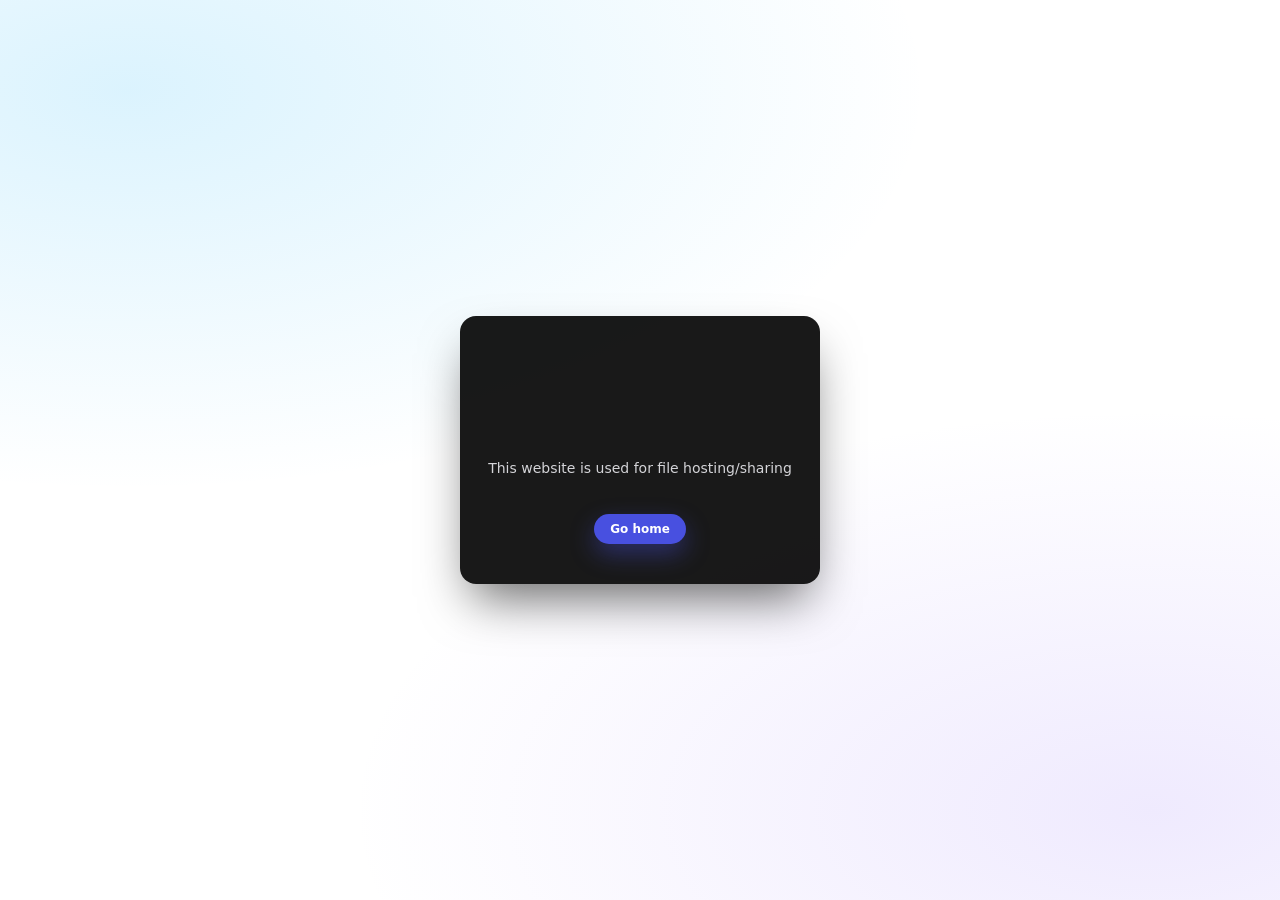
==== index.html @ 9ccfc0c3 "Add initial HTML structure for the website" ====
<!DOCTYPE html>
<html lang="en">
<head>
<meta charset="UTF-8">
<title>Code - Sarris.dev</title>
<meta name="viewport" content="width=device-width, initial-scale=1.0">

<style>
  * {
    box-sizing: border-box;
  }

  body {
    margin: 0;
    font-family: ui-sans-serif, system-ui, -apple-system, Segoe UI, Roboto, Arial;
    min-height: 100vh;

    background:
      radial-gradient(800px 400px at 10% 10%, rgba(56,189,248,0.18), transparent),
      radial-gradient(800px 400px at 90% 90%, rgba(167,139,250,0.18), transparent);
  }

  .container {
    min-height: 100vh;
    display: flex;
    align-items: center;
    justify-content: center;

    background-image: url("https://2.gravatar.com/bg/248931595/156d264684691a181023e71ae7b6240a");
    background-size: cover;
    background-position: center;
    padding: 16px;
  }

  .card-wrapper {
    perspective: 1000px;
  }

  .card {
    position: relative;
    width: 360px;
    border-radius: 16px;
    overflow: hidden;

    background: rgba(0,0,0,0.9);
    color: white;
    text-align: center;

    box-shadow:
      0 25px 50px -12px rgba(0,0,0,0.6);

    transform-style: preserve-3d;
    transition: transform 0.15s ease-out;
  }

  /* shiny overlay (matches Tailwind after:) */
  .card::after {
    content: "";
    position: absolute;
    inset: 0;
    pointer-events: none;

    background: linear-gradient(
      120deg,
      rgba(255,255,255,0.35),
      rgba(255,255,255,0) 45%
    );

    opacity: 0;
    transition: opacity 0.15s ease-out;
  }

  .card:hover::after {
    opacity: 1;
  }

  .content {
    position: relative;
    padding: 40px 24px;
  }

  .title {
    font-size: 96px;
    font-weight: 800;
    line-height: 1;
    margin: 0;

    background-image: url("https://panagiotis2211.wordpress.com/wp-content/uploads/2026/01/lock-screen.jpg");
    background-size: cover;
    background-position: center;

    -webkit-background-clip: text;
    background-clip: text;
    color: transparent;
  }

  .subtitle {
    margin-top: 8px;
    font-size: 14px;
    color: rgb(212,212,216); /* zinc-300 */
  }

.button {
  margin-top: 24px;
  display: inline-flex;
  align-items: center;
  gap: 8px;

  padding: 8px 16px;
  font-size: 12px;
  font-weight: 600;

  border-radius: 9999px;
  text-decoration: none;

  background: #4850E0;
  color: white;

  box-shadow: 0 10px 25px rgba(72, 80, 224, 0.4);

  transition: all 0.2s ease;
}

.button:hover {
  background: #3b42c7; /* slightly darker for hover */
}
</style>
</head>
<body>

<div class="container">
  <div class="card-wrapper">
    <div class="card" id="card">
      <div class="content">
        <h1 class="title">Code</h1>
        <p class="subtitle">This website is used for file hosting/sharing</p>
        <a href="https://www.sarris.dev/" class="button">Go home</a>
      </div>
    </div>
  </div>
</div>

<script>
  const card = document.getElementById("card");

  let currentX = 0;
  let currentY = 0;

  card.addEventListener("mousemove", (e) => {
    const rect = card.getBoundingClientRect();

    const x = e.clientX - rect.left;
    const y = e.clientY - rect.top;

    const centerX = rect.width / 2;
    const centerY = rect.height / 2;

    const maxTilt = 8;

    const rotateX = ((x - centerX) / centerX) * maxTilt;
    const rotateY = -((y - centerY) / centerY) * maxTilt;

    currentX = rotateX;
    currentY = rotateY;

    card.style.transform =
      `rotateX(${rotateY}deg) rotateY(${rotateX}deg) scale(1.03)`;
  });

  card.addEventListener("mouseleave", () => {
    currentX = 0;
    currentY = 0;

    card.style.transform =
      "rotateX(0deg) rotateY(0deg) scale(1)";
  });
</script>

</body>
</html>
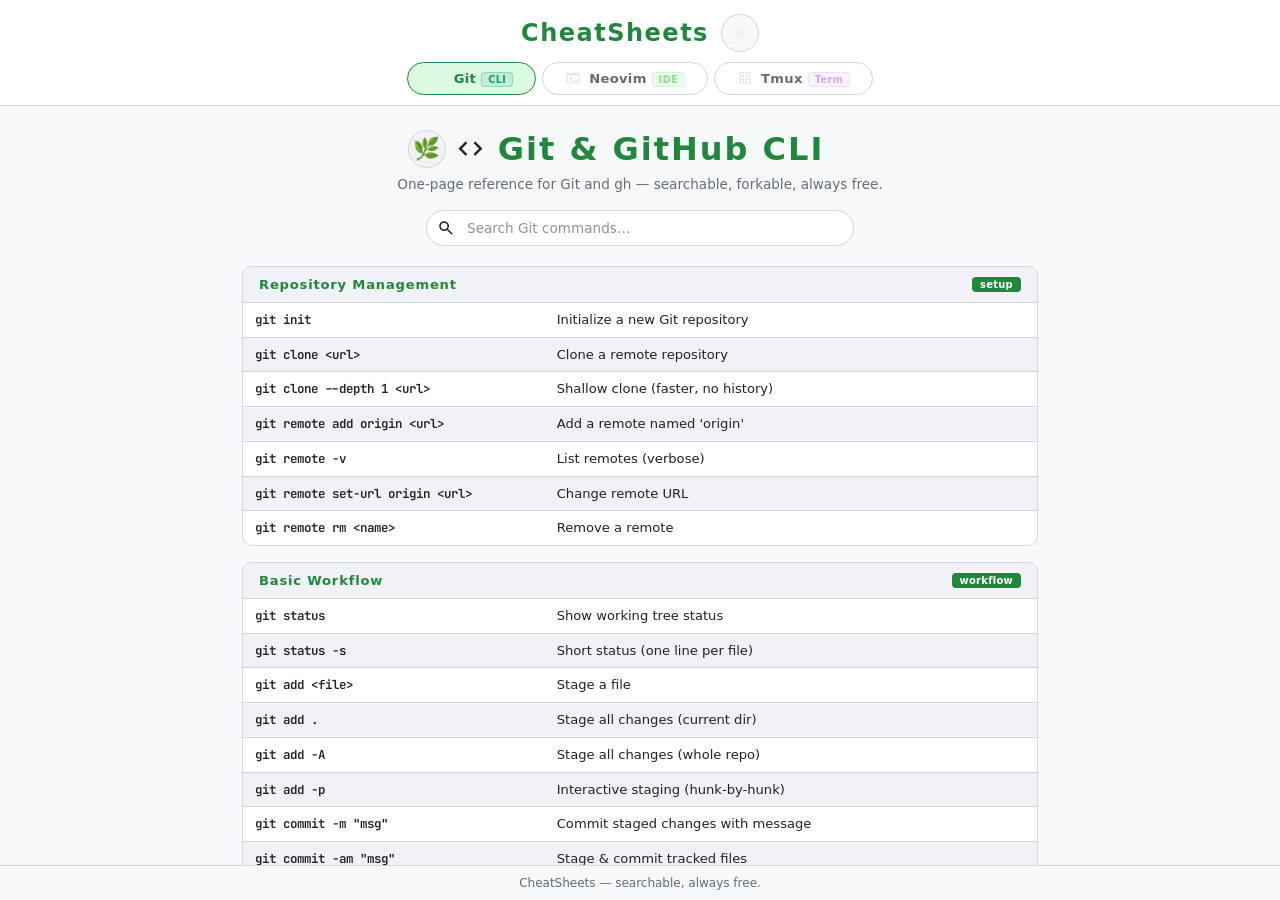
==== commit e5655ad9: "Add files via upload" ====
--- a/index.html
+++ b/index.html
@@ -1,180 +1,2823 @@
-<!DOCTYPE html>
+<!doctype html>
 <html lang="en">
-<head>
-<meta charset="UTF-8">
-<title>Code - Sarris.dev</title>
-<meta name="viewport" content="width=device-width, initial-scale=1.0">
-
-<style>
-  * {
-    box-sizing: border-box;
-  }
-
-  body {
-    margin: 0;
-    font-family: ui-sans-serif, system-ui, -apple-system, Segoe UI, Roboto, Arial;
-    min-height: 100vh;
-
-    background:
-      radial-gradient(800px 400px at 10% 10%, rgba(56,189,248,0.18), transparent),
-      radial-gradient(800px 400px at 90% 90%, rgba(167,139,250,0.18), transparent);
-  }
-
-  .container {
-    min-height: 100vh;
-    display: flex;
-    align-items: center;
-    justify-content: center;
-
-    background-image: url("https://2.gravatar.com/bg/248931595/156d264684691a181023e71ae7b6240a");
-    background-size: cover;
-    background-position: center;
-    padding: 16px;
-  }
-
-  .card-wrapper {
-    perspective: 1000px;
-  }
-
-  .card {
-    position: relative;
-    width: 360px;
-    border-radius: 16px;
-    overflow: hidden;
-
-    background: rgba(0,0,0,0.9);
-    color: white;
-    text-align: center;
-
-    box-shadow:
-      0 25px 50px -12px rgba(0,0,0,0.6);
-
-    transform-style: preserve-3d;
-    transition: transform 0.15s ease-out;
-  }
-
-  /* shiny overlay (matches Tailwind after:) */
-  .card::after {
-    content: "";
-    position: absolute;
-    inset: 0;
-    pointer-events: none;
-
-    background: linear-gradient(
-      120deg,
-      rgba(255,255,255,0.35),
-      rgba(255,255,255,0) 45%
-    );
-
-    opacity: 0;
-    transition: opacity 0.15s ease-out;
-  }
-
-  .card:hover::after {
-    opacity: 1;
-  }
-
-  .content {
-    position: relative;
-    padding: 40px 24px;
-  }
-
-  .title {
-    font-size: 96px;
-    font-weight: 800;
-    line-height: 1;
-    margin: 0;
-
-    background-image: url("https://panagiotis2211.wordpress.com/wp-content/uploads/2026/01/lock-screen.jpg");
-    background-size: cover;
-    background-position: center;
-
-    -webkit-background-clip: text;
-    background-clip: text;
-    color: transparent;
-  }
-
-  .subtitle {
-    margin-top: 8px;
-    font-size: 14px;
-    color: rgb(212,212,216); /* zinc-300 */
-  }
-
-.button {
-  margin-top: 24px;
-  display: inline-flex;
-  align-items: center;
-  gap: 8px;
-
-  padding: 8px 16px;
-  font-size: 12px;
-  font-weight: 600;
-
-  border-radius: 9999px;
-  text-decoration: none;
-
-  background: #4850E0;
-  color: white;
-
-  box-shadow: 0 10px 25px rgba(72, 80, 224, 0.4);
-
-  transition: all 0.2s ease;
-}
-
-.button:hover {
-  background: #3b42c7; /* slightly darker for hover */
-}
-</style>
-</head>
-<body>
-
-<div class="container">
-  <div class="card-wrapper">
-    <div class="card" id="card">
-      <div class="content">
-        <h1 class="title">Code</h1>
-        <p class="subtitle">This website is used for file hosting/sharing</p>
-        <a href="https://www.sarris.dev/" class="button">Go home</a>
-      </div>
-    </div>
-  </div>
-</div>
-
-<script>
-  const card = document.getElementById("card");
-
-  let currentX = 0;
-  let currentY = 0;
-
-  card.addEventListener("mousemove", (e) => {
-    const rect = card.getBoundingClientRect();
-
-    const x = e.clientX - rect.left;
-    const y = e.clientY - rect.top;
-
-    const centerX = rect.width / 2;
-    const centerY = rect.height / 2;
-
-    const maxTilt = 8;
-
-    const rotateX = ((x - centerX) / centerX) * maxTilt;
-    const rotateY = -((y - centerY) / centerY) * maxTilt;
-
-    currentX = rotateX;
-    currentY = rotateY;
-
-    card.style.transform =
-      `rotateX(${rotateY}deg) rotateY(${rotateX}deg) scale(1.03)`;
-  });
-
-  card.addEventListener("mouseleave", () => {
-    currentX = 0;
-    currentY = 0;
-
-    card.style.transform =
-      "rotateX(0deg) rotateY(0deg) scale(1)";
-  });
-</script>
-
-</body>
+    <head>
+        <meta charset="UTF-8" />
+        <meta name="viewport" content="width=device-width, initial-scale=1.0" />
+        <title>Developer Cheatsheets — Git · Neovim · Tmux</title>
+        <meta
+            name="description"
+            content="Three interactive cheatsheets in one: Git & GitHub CLI, Neovim, and Tmux. Searchable, fast, always free."
+        />
+        <script>
+            try {
+                if (localStorage.getItem("hub-theme") === "light")
+                    document.documentElement.classList.add("preload-light");
+            } catch (e) {}
+        </script>
+        <style>
+            .preload-light body {
+                background: #fff;
+            }
+        </style>
+        <meta name="theme-color" content="#0d1117" id="themeColor" />
+        <link rel="preconnect" href="https://fonts.googleapis.com" />
+        <link rel="preconnect" href="https://fonts.gstatic.com" crossorigin />
+        <link
+            rel="preload"
+            href="https://fonts.googleapis.com/css2?family=JetBrains+Mono:wght@600&display=swap"
+            as="style"
+            onload="
+                this.onload = null;
+                this.rel = 'stylesheet';
+            "
+        />
+        <noscript
+            ><link
+                rel="stylesheet"
+                href="https://fonts.googleapis.com/css2?family=JetBrains+Mono:wght@600&display=swap"
+        /></noscript>
+        <link
+            rel="preload"
+            href="https://fonts.googleapis.com/css2?family=Material+Symbols+Outlined:opsz,wght,FILL,GRAD@20..48,100..700,0..1,-50..200"
+            as="style"
+            onload="
+                this.onload = null;
+                this.rel = 'stylesheet';
+            "
+        />
+        <noscript
+            ><link
+                rel="stylesheet"
+                href="https://fonts.googleapis.com/css2?family=Material+Symbols+Outlined:opsz,wght,FILL,GRAD@20..48,100..700,0..1,-50..200"
+        /></noscript>
+        <link rel="stylesheet" href="cheatsheet.css" />
+    </head>
+    <body>
+        <header>
+            <div class="header-row">
+                <h1>CheatSheets</h1>
+                <button
+                    class="theme-toggle"
+                    id="themeToggle"
+                    aria-label="Toggle dark/light mode"
+                >
+                    <span class="material-symbols-outlined">dark_mode</span>
+                </button>
+            </div>
+            <div class="tabs" role="tablist">
+                <button
+                    class="tab active"
+                    data-panel="git"
+                    role="tab"
+                    aria-selected="true"
+                >
+                    <span
+                        class="material-symbols-outlined"
+                        style="
+                            font-size: 16px;
+                            vertical-align: -3px;
+                            margin-right: 3px;
+                        "
+                        >code</span
+                    >
+                    Git<span class="tab-badge git">CLI</span>
+                </button>
+                <button
+                    class="tab"
+                    data-panel="nvim"
+                    role="tab"
+                    aria-selected="false"
+                >
+                    <span
+                        class="material-symbols-outlined"
+                        style="
+                            font-size: 16px;
+                            vertical-align: -3px;
+                            margin-right: 3px;
+                        "
+                        >terminal</span
+                    >
+                    Neovim<span class="tab-badge nvim">IDE</span>
+                </button>
+                <button
+                    class="tab"
+                    data-panel="tmux"
+                    role="tab"
+                    aria-selected="false"
+                >
+                    <span
+                        class="material-symbols-outlined"
+                        style="
+                            font-size: 16px;
+                            vertical-align: -3px;
+                            margin-right: 3px;
+                        "
+                        >grid_view</span
+                    >
+                    Tmux<span class="tab-badge tmux">Term</span>
+                </button>
+            </div>
+        </header>
+        <main>
+            <!-- ── Git Panel ──────────────────────────────────────────────────────── -->
+            <div
+                class="panel panel-git active"
+                data-panel="git"
+                role="tabpanel"
+            >
+                <div class="header-top">
+                    <button
+                        class="branch-btn"
+                        id="branchBtn"
+                        aria-label="Surprise"
+                    >
+                        🌿
+                    </button>
+                    <h1>
+                        <span
+                            class="material-symbols-outlined"
+                            style="
+                                font-size: clamp(1.3rem, 3.5vw, 1.8rem);
+                                vertical-align: -3px;
+                            "
+                            >code</span
+                        >&nbsp;Git &amp; GitHub CLI
+                    </h1>
+                    <button
+                        class="branch-btn"
+                        id="branchBtn2"
+                        aria-label="Surprise"
+                        style="visibility: hidden"
+                    >
+                        🌿
+                    </button>
+                </div>
+                <div class="subtitle">
+                    One-page reference for Git and gh — searchable, forkable,
+                    always free.
+                </div>
+
+                <div class="search-wrap">
+                    <span class="material-symbols-outlined icon-left"
+                        >search</span
+                    >
+                    <input
+                        type="text"
+                        id="gitSearch"
+                        placeholder="Search Git commands…"
+                        aria-label="Search Git commands"
+                        autocomplete="off"
+                    />
+                    <button
+                        class="clear-btn"
+                        id="gitClear"
+                        aria-label="Clear search"
+                    >
+                        ✕
+                    </button>
+                </div>
+
+                <div class="cards" id="gitCards">
+                    <!-- Repository Management -->
+                    <div class="card" data-tags="setup">
+                        <div class="card-header">
+                            Repository Management
+                            <span class="tag-label">setup</span>
+                        </div>
+                        <div class="card-body">
+                            <table>
+                                <tr>
+                                    <td>
+                                        <span class="command">git init</span>
+                                    </td>
+                                    <td>Initialize a new Git repository</td>
+                                </tr>
+                                <tr>
+                                    <td>
+                                        <span class="command"
+                                            >git clone &lt;url&gt;</span
+                                        >
+                                    </td>
+                                    <td>Clone a remote repository</td>
+                                </tr>
+                                <tr>
+                                    <td>
+                                        <span class="command"
+                                            >git clone --depth 1
+                                            &lt;url&gt;</span
+                                        >
+                                    </td>
+                                    <td>Shallow clone (faster, no history)</td>
+                                </tr>
+                                <tr>
+                                    <td>
+                                        <span class="command"
+                                            >git remote add origin
+                                            &lt;url&gt;</span
+                                        >
+                                    </td>
+                                    <td>Add a remote named 'origin'</td>
+                                </tr>
+                                <tr>
+                                    <td>
+                                        <span class="command"
+                                            >git remote -v</span
+                                        >
+                                    </td>
+                                    <td>List remotes (verbose)</td>
+                                </tr>
+                                <tr>
+                                    <td>
+                                        <span class="command"
+                                            >git remote set-url origin
+                                            &lt;url&gt;</span
+                                        >
+                                    </td>
+                                    <td>Change remote URL</td>
+                                </tr>
+                                <tr>
+                                    <td>
+                                        <span class="command"
+                                            >git remote rm &lt;name&gt;</span
+                                        >
+                                    </td>
+                                    <td>Remove a remote</td>
+                                </tr>
+                            </table>
+                        </div>
+                    </div>
+
+                    <!-- Basic Workflow -->
+                    <div class="card" data-tags="workflow">
+                        <div class="card-header">
+                            Basic Workflow
+                            <span class="tag-label">workflow</span>
+                        </div>
+                        <div class="card-body">
+                            <table>
+                                <tr>
+                                    <td>
+                                        <span class="command">git status</span>
+                                    </td>
+                                    <td>Show working tree status</td>
+                                </tr>
+                                <tr>
+                                    <td>
+                                        <span class="command"
+                                            >git status -s</span
+                                        >
+                                    </td>
+                                    <td>Short status (one line per file)</td>
+                                </tr>
+                                <tr>
+                                    <td>
+                                        <span class="command"
+                                            >git add &lt;file&gt;</span
+                                        >
+                                    </td>
+                                    <td>Stage a file</td>
+                                </tr>
+                                <tr>
+                                    <td>
+                                        <span class="command">git add .</span>
+                                    </td>
+                                    <td>Stage all changes (current dir)</td>
+                                </tr>
+                                <tr>
+                                    <td>
+                                        <span class="command">git add -A</span>
+                                    </td>
+                                    <td>Stage all changes (whole repo)</td>
+                                </tr>
+                                <tr>
+                                    <td>
+                                        <span class="command">git add -p</span>
+                                    </td>
+                                    <td>Interactive staging (hunk-by-hunk)</td>
+                                </tr>
+                                <tr>
+                                    <td>
+                                        <span class="command"
+                                            >git commit -m "msg"</span
+                                        >
+                                    </td>
+                                    <td>Commit staged changes with message</td>
+                                </tr>
+                                <tr>
+                                    <td>
+                                        <span class="command"
+                                            >git commit -am "msg"</span
+                                        >
+                                    </td>
+                                    <td>Stage &amp; commit tracked files</td>
+                                </tr>
+                                <tr>
+                                    <td>
+                                        <span class="command">git diff</span>
+                                    </td>
+                                    <td>Show unstaged changes</td>
+                                </tr>
+                                <tr>
+                                    <td>
+                                        <span class="command"
+                                            >git diff --staged</span
+                                        >
+                                    </td>
+                                    <td>Show staged changes</td>
+                                </tr>
+                                <tr>
+                                    <td>
+                                        <span class="command">git log</span>
+                                    </td>
+                                    <td>Show commit log</td>
+                                </tr>
+                                <tr>
+                                    <td>
+                                        <span class="command"
+                                            >git log --oneline</span
+                                        >
+                                    </td>
+                                    <td>Compact log (one line per commit)</td>
+                                </tr>
+                                <tr>
+                                    <td>
+                                        <span class="command"
+                                            >git log --oneline --graph
+                                            --all</span
+                                        >
+                                    </td>
+                                    <td>Graphical log of all branches</td>
+                                </tr>
+                                <tr>
+                                    <td>
+                                        <span class="command">git log -p</span>
+                                    </td>
+                                    <td>Log with diffs</td>
+                                </tr>
+                            </table>
+                        </div>
+                    </div>
+
+                    <!-- Branch & Merge -->
+                    <div class="card" data-tags="branch">
+                        <div class="card-header">
+                            Branch &amp; Merge
+                            <span class="tag-label">branch</span>
+                        </div>
+                        <div class="card-body">
+                            <table>
+                                <tr>
+                                    <td>
+                                        <span class="command">git branch</span>
+                                    </td>
+                                    <td>List local branches</td>
+                                </tr>
+                                <tr>
+                                    <td>
+                                        <span class="command"
+                                            >git branch -a</span
+                                        >
+                                    </td>
+                                    <td>List all branches (local + remote)</td>
+                                </tr>
+                                <tr>
+                                    <td>
+                                        <span class="command"
+                                            >git branch &lt;name&gt;</span
+                                        >
+                                    </td>
+                                    <td>Create a new branch</td>
+                                </tr>
+                                <tr>
+                                    <td>
+                                        <span class="command"
+                                            >git branch -d &lt;name&gt;</span
+                                        >
+                                    </td>
+                                    <td>Delete a branch (safe)</td>
+                                </tr>
+                                <tr>
+                                    <td>
+                                        <span class="command"
+                                            >git branch -D &lt;name&gt;</span
+                                        >
+                                    </td>
+                                    <td>Force-delete a branch</td>
+                                </tr>
+                                <tr>
+                                    <td>
+                                        <span class="command"
+                                            >git branch -m &lt;old&gt;
+                                            &lt;new&gt;</span
+                                        >
+                                    </td>
+                                    <td>Rename a branch</td>
+                                </tr>
+                                <tr>
+                                    <td>
+                                        <span class="command"
+                                            >git checkout &lt;branch&gt;</span
+                                        >
+                                    </td>
+                                    <td>Switch to a branch</td>
+                                </tr>
+                                <tr>
+                                    <td>
+                                        <span class="command"
+                                            >git checkout -b &lt;name&gt;</span
+                                        >
+                                    </td>
+                                    <td>Create &amp; switch to new branch</td>
+                                </tr>
+                                <tr>
+                                    <td>
+                                        <span class="command"
+                                            >git switch &lt;branch&gt;</span
+                                        >
+                                    </td>
+                                    <td>Switch to a branch (modern)</td>
+                                </tr>
+                                <tr>
+                                    <td>
+                                        <span class="command"
+                                            >git switch -c &lt;name&gt;</span
+                                        >
+                                    </td>
+                                    <td>Create &amp; switch (modern)</td>
+                                </tr>
+                                <tr>
+                                    <td>
+                                        <span class="command"
+                                            >git merge &lt;branch&gt;</span
+                                        >
+                                    </td>
+                                    <td>Merge branch into current</td>
+                                </tr>
+                                <tr>
+                                    <td>
+                                        <span class="command"
+                                            >git merge --no-ff
+                                            &lt;branch&gt;</span
+                                        >
+                                    </td>
+                                    <td>Merge with no fast-forward</td>
+                                </tr>
+                                <tr>
+                                    <td>
+                                        <span class="command"
+                                            >git rebase &lt;branch&gt;</span
+                                        >
+                                    </td>
+                                    <td>Rebase current onto branch</td>
+                                </tr>
+                                <tr>
+                                    <td>
+                                        <span class="command"
+                                            >git rebase -i HEAD~n</span
+                                        >
+                                    </td>
+                                    <td>Interactive rebase last n commits</td>
+                                </tr>
+                            </table>
+                        </div>
+                    </div>
+
+                    <!-- Remotes & Collaboration -->
+                    <div class="card" data-tags="remote">
+                        <div class="card-header">
+                            Remotes &amp; Collaboration
+                            <span class="tag-label">remote</span>
+                        </div>
+                        <div class="card-body">
+                            <table>
+                                <tr>
+                                    <td>
+                                        <span class="command">git push</span>
+                                    </td>
+                                    <td>Push to default remote</td>
+                                </tr>
+                                <tr>
+                                    <td>
+                                        <span class="command"
+                                            >git push origin
+                                            &lt;branch&gt;</span
+                                        >
+                                    </td>
+                                    <td>Push branch to origin</td>
+                                </tr>
+                                <tr>
+                                    <td>
+                                        <span class="command"
+                                            >git push -u origin
+                                            &lt;branch&gt;</span
+                                        >
+                                    </td>
+                                    <td>Push &amp; set upstream</td>
+                                </tr>
+                                <tr>
+                                    <td>
+                                        <span class="command"
+                                            >git push --force</span
+                                        >
+                                    </td>
+                                    <td>Force push (⚠ overwrites)</td>
+                                </tr>
+                                <tr>
+                                    <td>
+                                        <span class="command"
+                                            >git push --force-with-lease</span
+                                        >
+                                    </td>
+                                    <td>Safer force push (checks remote)</td>
+                                </tr>
+                                <tr>
+                                    <td>
+                                        <span class="command"
+                                            >git push -d origin
+                                            &lt;branch&gt;</span
+                                        >
+                                    </td>
+                                    <td>Delete remote branch</td>
+                                </tr>
+                                <tr>
+                                    <td>
+                                        <span class="command">git pull</span>
+                                    </td>
+                                    <td>Fetch &amp; merge (default remote)</td>
+                                </tr>
+                                <tr>
+                                    <td>
+                                        <span class="command"
+                                            >git pull --rebase</span
+                                        >
+                                    </td>
+                                    <td>Fetch &amp; rebase instead of merge</td>
+                                </tr>
+                                <tr>
+                                    <td>
+                                        <span class="command">git fetch</span>
+                                    </td>
+                                    <td>Fetch from remote (no merge)</td>
+                                </tr>
+                                <tr>
+                                    <td>
+                                        <span class="command"
+                                            >git fetch --prune</span
+                                        >
+                                    </td>
+                                    <td>Fetch &amp; remove stale refs</td>
+                                </tr>
+                                <tr>
+                                    <td>
+                                        <span class="command"
+                                            >git fetch --all</span
+                                        >
+                                    </td>
+                                    <td>Fetch from all remotes</td>
+                                </tr>
+                                <tr>
+                                    <td>
+                                        <span class="command"
+                                            >git cherry-pick
+                                            &lt;commit&gt;</span
+                                        >
+                                    </td>
+                                    <td>Apply a specific commit to current</td>
+                                </tr>
+                            </table>
+                        </div>
+                    </div>
+
+                    <!-- Undo & History -->
+                    <div class="card" data-tags="undo">
+                        <div class="card-header">
+                            Undo &amp; History
+                            <span class="tag-label">undo</span>
+                        </div>
+                        <div class="card-body">
+                            <table>
+                                <tr>
+                                    <td>
+                                        <span class="command"
+                                            >git restore &lt;file&gt;</span
+                                        >
+                                    </td>
+                                    <td>Discard unstaged changes (modern)</td>
+                                </tr>
+                                <tr>
+                                    <td>
+                                        <span class="command"
+                                            >git restore --staged
+                                            &lt;file&gt;</span
+                                        >
+                                    </td>
+                                    <td>Unstage a file (modern)</td>
+                                </tr>
+                                <tr>
+                                    <td>
+                                        <span class="command"
+                                            >git reset HEAD &lt;file&gt;</span
+                                        >
+                                    </td>
+                                    <td>Unstage a file (classic)</td>
+                                </tr>
+                                <tr>
+                                    <td>
+                                        <span class="command"
+                                            >git reset --soft HEAD~1</span
+                                        >
+                                    </td>
+                                    <td>
+                                        Undo last commit, keep changes staged
+                                    </td>
+                                </tr>
+                                <tr>
+                                    <td>
+                                        <span class="command"
+                                            >git reset --mixed HEAD~1</span
+                                        >
+                                    </td>
+                                    <td>Undo last commit, unstage changes</td>
+                                </tr>
+                                <tr>
+                                    <td>
+                                        <span class="command"
+                                            >git reset --hard HEAD~1</span
+                                        >
+                                    </td>
+                                    <td>
+                                        Undo last commit, discard changes (<b
+                                            >⚠ destructive</b
+                                        >)
+                                    </td>
+                                </tr>
+                                <tr>
+                                    <td>
+                                        <span class="command"
+                                            >git revert &lt;commit&gt;</span
+                                        >
+                                    </td>
+                                    <td>
+                                        Create a new commit undoing the given
+                                        commit (safe for shared history)
+                                    </td>
+                                </tr>
+                                <tr>
+                                    <td>
+                                        <span class="command"
+                                            >git commit --amend</span
+                                        >
+                                    </td>
+                                    <td>
+                                        Edit last commit message or include
+                                        staged changes
+                                    </td>
+                                </tr>
+                                <tr>
+                                    <td>
+                                        <span class="command"
+                                            >git blame &lt;file&gt;</span
+                                        >
+                                    </td>
+                                    <td>
+                                        Show who changed each line with commit
+                                        info
+                                    </td>
+                                </tr>
+                            </table>
+                        </div>
+                    </div>
+
+                    <!-- GitHub CLI -->
+                    <div class="card" data-tags="gh">
+                        <div class="card-header">
+                            GitHub CLI <span class="tag-label">gh</span>
+                        </div>
+                        <div class="card-body">
+                            <table>
+                                <tr>
+                                    <td>
+                                        <span class="command"
+                                            >gh auth login</span
+                                        >
+                                    </td>
+                                    <td>Authenticate gh with GitHub</td>
+                                </tr>
+                                <tr>
+                                    <td>
+                                        <span class="command"
+                                            >gh repo create &lt;name&gt;</span
+                                        >
+                                    </td>
+                                    <td>Create a new repo on GitHub</td>
+                                </tr>
+                                <tr>
+                                    <td>
+                                        <span class="command"
+                                            >gh repo clone
+                                            &lt;owner&gt;/&lt;repo&gt;</span
+                                        >
+                                    </td>
+                                    <td>Clone a repo by name</td>
+                                </tr>
+                                <tr>
+                                    <td>
+                                        <span class="command"
+                                            >gh pr create</span
+                                        >
+                                    </td>
+                                    <td>Create a pull request</td>
+                                </tr>
+                                <tr>
+                                    <td>
+                                        <span class="command">gh pr list</span>
+                                    </td>
+                                    <td>List open PRs</td>
+                                </tr>
+                                <tr>
+                                    <td>
+                                        <span class="command"
+                                            >gh pr checkout &lt;num&gt;</span
+                                        >
+                                    </td>
+                                    <td>Checkout a PR locally</td>
+                                </tr>
+                                <tr>
+                                    <td>
+                                        <span class="command">gh pr view</span>
+                                    </td>
+                                    <td>View PR details in terminal</td>
+                                </tr>
+                                <tr>
+                                    <td>
+                                        <span class="command"
+                                            >gh issue list</span
+                                        >
+                                    </td>
+                                    <td>List open issues</td>
+                                </tr>
+                                <tr>
+                                    <td>
+                                        <span class="command"
+                                            >gh issue create</span
+                                        >
+                                    </td>
+                                    <td>Create a new issue</td>
+                                </tr>
+                                <tr>
+                                    <td>
+                                        <span class="command"
+                                            >gh workflow run &lt;name&gt;</span
+                                        >
+                                    </td>
+                                    <td>Trigger a workflow by name</td>
+                                </tr>
+                                <tr>
+                                    <td>
+                                        <span class="command">gh run list</span>
+                                    </td>
+                                    <td>List recent workflow runs</td>
+                                </tr>
+                                <tr>
+                                    <td>
+                                        <span class="command"
+                                            >gh run watch &lt;id&gt;</span
+                                        >
+                                    </td>
+                                    <td>Watch a workflow run live</td>
+                                </tr>
+                                <tr>
+                                    <td>
+                                        <span class="command"
+                                            >gh run download &lt;id&gt;</span
+                                        >
+                                    </td>
+                                    <td>Download workflow run artifacts</td>
+                                </tr>
+                            </table>
+                        </div>
+                    </div>
+
+                    <!-- Stash & Clean -->
+                    <div class="card" data-tags="stash">
+                        <div class="card-header">
+                            Stash &amp; Clean
+                            <span class="tag-label">stash</span>
+                        </div>
+                        <div class="card-body">
+                            <table>
+                                <tr>
+                                    <td>
+                                        <span class="command">git stash</span>
+                                    </td>
+                                    <td>Stash working directory changes</td>
+                                </tr>
+                                <tr>
+                                    <td>
+                                        <span class="command"
+                                            >git stash pop</span
+                                        >
+                                    </td>
+                                    <td>Apply &amp; remove latest stash</td>
+                                </tr>
+                                <tr>
+                                    <td>
+                                        <span class="command"
+                                            >git stash list</span
+                                        >
+                                    </td>
+                                    <td>List all stashes</td>
+                                </tr>
+                                <tr>
+                                    <td>
+                                        <span class="command"
+                                            >git stash apply stash@{n}</span
+                                        >
+                                    </td>
+                                    <td>Apply a specific stash (keep it)</td>
+                                </tr>
+                                <tr>
+                                    <td>
+                                        <span class="command"
+                                            >git stash drop stash@{n}</span
+                                        >
+                                    </td>
+                                    <td>Delete a specific stash</td>
+                                </tr>
+                                <tr>
+                                    <td>
+                                        <span class="command"
+                                            >git stash clear</span
+                                        >
+                                    </td>
+                                    <td>Delete all stashes</td>
+                                </tr>
+                                <tr>
+                                    <td>
+                                        <span class="command"
+                                            >git clean -n</span
+                                        >
+                                    </td>
+                                    <td>
+                                        Dry-run: show untracked files to remove
+                                    </td>
+                                </tr>
+                                <tr>
+                                    <td>
+                                        <span class="command"
+                                            >git clean -fd</span
+                                        >
+                                    </td>
+                                    <td>
+                                        Remove untracked files &amp; directories
+                                    </td>
+                                </tr>
+                            </table>
+                        </div>
+                    </div>
+
+                    <!-- Config & Aliases -->
+                    <div class="card" data-tags="config">
+                        <div class="card-header">
+                            Config &amp; Aliases
+                            <span class="tag-label">config</span>
+                        </div>
+                        <div class="card-body">
+                            <table>
+                                <tr>
+                                    <td>
+                                        <span class="command"
+                                            >git config --global user.name
+                                            "X"</span
+                                        >
+                                    </td>
+                                    <td>Set global user name</td>
+                                </tr>
+                                <tr>
+                                    <td>
+                                        <span class="command"
+                                            >git config --global user.email
+                                            "x@y"</span
+                                        >
+                                    </td>
+                                    <td>Set global user email</td>
+                                </tr>
+                                <tr>
+                                    <td>
+                                        <span class="command"
+                                            >git config --global
+                                            alias.&lt;name&gt; "cmd"</span
+                                        >
+                                    </td>
+                                    <td>Create a global alias</td>
+                                </tr>
+                                <tr>
+                                    <td>
+                                        <span class="command"
+                                            >git config --global core.editor
+                                            "nvim"</span
+                                        >
+                                    </td>
+                                    <td>Set default editor</td>
+                                </tr>
+                                <tr>
+                                    <td>
+                                        <span class="command"
+                                            >git config --global
+                                            init.defaultBranch main</span
+                                        >
+                                    </td>
+                                    <td>Default branch name to 'main'</td>
+                                </tr>
+                                <tr>
+                                    <td>
+                                        <span class="command"
+                                            >git config --list</span
+                                        >
+                                    </td>
+                                    <td>List all config</td>
+                                </tr>
+                                <tr>
+                                    <td>
+                                        <span class="command"
+                                            >git config --global -e</span
+                                        >
+                                    </td>
+                                    <td>Open global config in editor</td>
+                                </tr>
+                                <tr>
+                                    <td>
+                                        <span class="command"
+                                            >git config --global
+                                            push.autoSetupRemote true</span
+                                        >
+                                    </td>
+                                    <td>
+                                        Auto-set upstream on push (<span
+                                            class="command"
+                                            >git push</span
+                                        >
+                                        without <span class="command">-u</span>)
+                                    </td>
+                                </tr>
+                            </table>
+                        </div>
+                    </div>
+
+                    <!-- Advanced Git -->
+                    <div class="card" data-tags="advanced">
+                        <div class="card-header">
+                            Advanced Git <span class="tag-label">advanced</span>
+                        </div>
+                        <div class="card-body">
+                            <table>
+                                <tr>
+                                    <td>
+                                        <span class="command"
+                                            >git bisect start</span
+                                        >
+                                    </td>
+                                    <td>Start binary search for a bug</td>
+                                </tr>
+                                <tr>
+                                    <td>
+                                        <span class="command"
+                                            >git grep "pattern"</span
+                                        >
+                                    </td>
+                                    <td>Search working tree for pattern</td>
+                                </tr>
+                                <tr>
+                                    <td>
+                                        <span class="command">git tag</span>
+                                    </td>
+                                    <td>List tags</td>
+                                </tr>
+                                <tr>
+                                    <td>
+                                        <span class="command"
+                                            >git tag -a v1.0 -m "msg"</span
+                                        >
+                                    </td>
+                                    <td>Create annotated tag</td>
+                                </tr>
+                                <tr>
+                                    <td>
+                                        <span class="command"
+                                            >git worktree add &lt;path&gt;
+                                            &lt;branch&gt;</span
+                                        >
+                                    </td>
+                                    <td>Create a linked worktree</td>
+                                </tr>
+                                <tr>
+                                    <td>
+                                        <span class="command"
+                                            >git submodule add &lt;url&gt;
+                                            &lt;path&gt;</span
+                                        >
+                                    </td>
+                                    <td>Add a submodule</td>
+                                </tr>
+                                <tr>
+                                    <td>
+                                        <span class="command"
+                                            >git submodule update --init
+                                            --recursive</span
+                                        >
+                                    </td>
+                                    <td>Clone &amp; init all submodules</td>
+                                </tr>
+                                <tr>
+                                    <td>
+                                        <span class="command"
+                                            >git config --global rerere.enabled
+                                            true</span
+                                        >
+                                    </td>
+                                    <td>
+                                        Reuse recorded resolution of merge
+                                        conflicts
+                                    </td>
+                                </tr>
+                                <tr>
+                                    <td>
+                                        <span class="command">git reflog</span>
+                                    </td>
+                                    <td>
+                                        Show reference log (recover lost work)
+                                    </td>
+                                </tr>
+                            </table>
+                        </div>
+                    </div>
+
+                    <div class="back-top">
+                        <button
+                            onclick="
+                                document.querySelector('#gitSearch').focus();
+                                window.scrollTo({ top: 0, behavior: 'smooth' });
+                            "
+                        >
+                            Back to top ↑
+                        </button>
+                    </div>
+                </div>
+            </div>
+            <!-- ── Neovim Panel ────────────────────────────────────────────────────── -->
+            <div class="panel panel-nvim" data-panel="nvim" role="tabpanel">
+                <div class="header-top">
+                    <button
+                        class="penguin-btn"
+                        id="penguinBtn"
+                        aria-label="Surprise"
+                    >
+                        <svg
+                            viewBox="0 0 24 24"
+                            width="22"
+                            height="22"
+                            fill="currentColor"
+                        >
+                            <path
+                                d="M12 2C6.48 2 2 6.48 2 12s4.48 10 10 10 10-4.48 10-10S17.52 2 12 2zm0 18c-4.41 0-8-3.59-8-8s3.59-8 8-8 8 3.59 8 8-3.59 8-8 8zm-1-13h2v6h-2zm0 8h2v2h-2z"
+                            />
+                        </svg>
+                    </button>
+                    <h1>
+                        <span
+                            class="material-symbols-outlined"
+                            style="
+                                font-size: clamp(1.3rem, 3.5vw, 1.8rem);
+                                vertical-align: -3px;
+                            "
+                            >terminal</span
+                        >&nbsp;Neovim
+                    </h1>
+                    <button
+                        class="penguin-btn"
+                        id="penguinBtn2"
+                        aria-label="Surprise"
+                        style="visibility: hidden"
+                    >
+                        <svg
+                            viewBox="0 0 24 24"
+                            width="22"
+                            height="22"
+                            fill="currentColor"
+                        >
+                            <path
+                                d="M12 2C6.48 2 2 6.48 2 12s4.48 10 10 10 10-4.48 10-10S17.52 2 12 2zm0 18c-4.41 0-8-3.59-8-8s3.59-8 8-8 8 3.59 8 8-3.59 8-8 8zm-1-13h2v6h-2zm0 8h2v2h-2z"
+                            />
+                        </svg>
+                    </button>
+                </div>
+                <div class="subtitle">
+                    Modal editing reference — Normal, Insert, Visual, &amp;
+                    more.
+                </div>
+
+                <div class="search-wrap">
+                    <span class="material-symbols-outlined icon-left"
+                        >search</span
+                    >
+                    <input
+                        type="text"
+                        id="nvimSearch"
+                        placeholder="Search Neovim keys…"
+                        aria-label="Search Neovim keys"
+                        autocomplete="off"
+                    />
+                    <button
+                        class="clear-btn"
+                        id="nvimClear"
+                        aria-label="Clear search"
+                    >
+                        ✕
+                    </button>
+                </div>
+
+                <div class="cards" id="nvimCards">
+                    <div class="card" data-tags="motions">
+                        <div class="card-header">
+                            Cursor Movement / Motions
+                            <span class="tag-label">motions</span>
+                        </div>
+                        <div class="card-body">
+                            <table>
+                                <tr>
+                                    <td>
+                                        <kbd>h</kbd> <kbd>j</kbd> <kbd>k</kbd>
+                                        <kbd>l</kbd>
+                                    </td>
+                                    <td>← ↓ ↑ →</td>
+                                </tr>
+                                <tr>
+                                    <td><kbd>w</kbd> / <kbd>b</kbd></td>
+                                    <td>Next / previous word start</td>
+                                </tr>
+                                <tr>
+                                    <td><kbd>e</kbd> / <kbd>ge</kbd></td>
+                                    <td>Next / previous word end</td>
+                                </tr>
+                                <tr>
+                                    <td><kbd>W</kbd> / <kbd>B</kbd></td>
+                                    <td>Next / previous WORD (non-blank)</td>
+                                </tr>
+                                <tr>
+                                    <td><kbd>0</kbd></td>
+                                    <td>Go to line beginning</td>
+                                </tr>
+                                <tr>
+                                    <td><kbd>$</kbd></td>
+                                    <td>Go to line end</td>
+                                </tr>
+                                <tr>
+                                    <td><kbd>^</kbd></td>
+                                    <td>Go to first non-whitespace of line</td>
+                                </tr>
+                                <tr>
+                                    <td><kbd>_</kbd></td>
+                                    <td>
+                                        Go to first non-whitespace of line
+                                        (count-1 lines down)
+                                    </td>
+                                </tr>
+                                <tr>
+                                    <td><kbd>gg</kbd></td>
+                                    <td>Go to first line</td>
+                                </tr>
+                                <tr>
+                                    <td><kbd>G</kbd></td>
+                                    <td>Go to last line</td>
+                                </tr>
+                                <tr>
+                                    <td>
+                                        <kbd>H</kbd> / <kbd>M</kbd> /
+                                        <kbd>L</kbd>
+                                    </td>
+                                    <td>Top / Middle / Bottom of screen</td>
+                                </tr>
+                                <tr>
+                                    <td><kbd>%</kbd></td>
+                                    <td>Jump to matching bracket</td>
+                                </tr>
+                                <tr>
+                                    <td><kbd>f</kbd><kbd>x</kbd></td>
+                                    <td>
+                                        Forward to next occurrence of
+                                        <kbd>x</kbd> on line
+                                    </td>
+                                </tr>
+                                <tr>
+                                    <td><kbd>F</kbd><kbd>x</kbd></td>
+                                    <td>
+                                        Backward to previous occurrence of
+                                        <kbd>x</kbd>
+                                    </td>
+                                </tr>
+                                <tr>
+                                    <td><kbd>t</kbd><kbd>x</kbd></td>
+                                    <td>
+                                        Forward until just before <kbd>x</kbd>
+                                    </td>
+                                </tr>
+                                <tr>
+                                    <td><kbd>T</kbd><kbd>x</kbd></td>
+                                    <td>
+                                        Backward until just after <kbd>x</kbd>
+                                    </td>
+                                </tr>
+                                <tr>
+                                    <td><kbd>;</kbd> / <kbd>,</kbd></td>
+                                    <td>
+                                        Repeat last f/t in same / opposite
+                                        direction
+                                    </td>
+                                </tr>
+                                <tr>
+                                    <td><kbd>}</kbd> / <kbd>{</kbd></td>
+                                    <td>
+                                        Next / previous empty line (paragraph
+                                        jump)
+                                    </td>
+                                </tr>
+                                <tr>
+                                    <td>
+                                        <kbd>ctrl-d</kbd> / <kbd>ctrl-u</kbd>
+                                    </td>
+                                    <td>Scroll down / up half page</td>
+                                </tr>
+                                <tr>
+                                    <td>
+                                        <kbd>ctrl-f</kbd> / <kbd>ctrl-b</kbd>
+                                    </td>
+                                    <td>Page down / up</td>
+                                </tr>
+                                <tr>
+                                    <td>
+                                        <kbd>zz</kbd> / <kbd>zt</kbd> /
+                                        <kbd>zb</kbd>
+                                    </td>
+                                    <td>
+                                        Center / Top / Bottom of cursor on
+                                        screen
+                                    </td>
+                                </tr>
+                            </table>
+                        </div>
+                    </div>
+
+                    <div class="card" data-tags="editing">
+                        <div class="card-header">
+                            Editing — Insert / Change / Delete / Yank / Paste
+                            <span class="tag-label">editing</span>
+                        </div>
+                        <div class="card-body">
+                            <table>
+                                <tr>
+                                    <td><kbd>i</kbd> / <kbd>a</kbd></td>
+                                    <td>Insert before / after cursor</td>
+                                </tr>
+                                <tr>
+                                    <td><kbd>I</kbd> / <kbd>A</kbd></td>
+                                    <td>Insert at line start / end</td>
+                                </tr>
+                                <tr>
+                                    <td><kbd>o</kbd> / <kbd>O</kbd></td>
+                                    <td>Open new line below / above</td>
+                                </tr>
+                                <tr>
+                                    <td><kbd>s</kbd> / <kbd>S</kbd></td>
+                                    <td>
+                                        Delete char / line and enter Insert mode
+                                    </td>
+                                </tr>
+                                <tr>
+                                    <td><kbd>c</kbd> + motion</td>
+                                    <td>
+                                        Change (delete + insert) — e.g.
+                                        <kbd>cw</kbd>, <kbd>ciw</kbd>
+                                    </td>
+                                </tr>
+                                <tr>
+                                    <td><kbd>cc</kbd> / <kbd>C</kbd></td>
+                                    <td>
+                                        Change whole line / change to line end
+                                    </td>
+                                </tr>
+                                <tr>
+                                    <td><kbd>d</kbd> + motion</td>
+                                    <td>
+                                        Delete — e.g. <kbd>dw</kbd>,
+                                        <kbd>diw</kbd>, <kbd>d$</kbd>
+                                    </td>
+                                </tr>
+                                <tr>
+                                    <td><kbd>dd</kbd> / <kbd>D</kbd></td>
+                                    <td>
+                                        Delete whole line / delete to line end
+                                    </td>
+                                </tr>
+                                <tr>
+                                    <td><kbd>x</kbd> / <kbd>X</kbd></td>
+                                    <td>
+                                        Delete (cut) char under / before cursor
+                                    </td>
+                                </tr>
+                                <tr>
+                                    <td><kbd>y</kbd> + motion</td>
+                                    <td>
+                                        Yank (copy) — e.g. <kbd>yw</kbd>,
+                                        <kbd>yiw</kbd>
+                                    </td>
+                                </tr>
+                                <tr>
+                                    <td><kbd>yy</kbd> / <kbd>Y</kbd></td>
+                                    <td>
+                                        Yank whole line / yank to end of line
+                                    </td>
+                                </tr>
+                                <tr>
+                                    <td><kbd>p</kbd> / <kbd>P</kbd></td>
+                                    <td>Paste after / before cursor</td>
+                                </tr>
+                                <tr>
+                                    <td><kbd>gp</kbd> / <kbd>gP</kbd></td>
+                                    <td>
+                                        Paste and leave cursor after pasted text
+                                    </td>
+                                </tr>
+                                <tr>
+                                    <td><kbd>r</kbd></td>
+                                    <td>Replace single character</td>
+                                </tr>
+                                <tr>
+                                    <td><kbd>R</kbd></td>
+                                    <td>Enter Replace (overwrite) mode</td>
+                                </tr>
+                                <tr>
+                                    <td><kbd>.</kbd></td>
+                                    <td>Repeat last change</td>
+                                </tr>
+                                <tr>
+                                    <td><kbd>u</kbd> / <kbd>ctrl-r</kbd></td>
+                                    <td>Undo / Redo</td>
+                                </tr>
+                                <tr>
+                                    <td><kbd>g;</kbd> / <kbd>g,</kbd></td>
+                                    <td>
+                                        Jump to older / newer change position
+                                    </td>
+                                </tr>
+                            </table>
+                        </div>
+                    </div>
+
+                    <div class="card" data-tags="visual">
+                        <div class="card-header">
+                            Visual Mode <span class="tag-label">visual</span>
+                        </div>
+                        <div class="card-body">
+                            <table>
+                                <tr>
+                                    <td><kbd>v</kbd></td>
+                                    <td>Enter Visual (character-wise)</td>
+                                </tr>
+                                <tr>
+                                    <td><kbd>V</kbd></td>
+                                    <td>Enter Visual (line-wise)</td>
+                                </tr>
+                                <tr>
+                                    <td><kbd>ctrl-v</kbd></td>
+                                    <td>Enter Visual (block-wise)</td>
+                                </tr>
+                                <tr>
+                                    <td><kbd>o</kbd></td>
+                                    <td>Jump to opposite end of selection</td>
+                                </tr>
+                                <tr>
+                                    <td><kbd>aw</kbd> / <kbd>iw</kbd></td>
+                                    <td>Select a / inner word</td>
+                                </tr>
+                                <tr>
+                                    <td><kbd>a(</kbd> / <kbd>i(</kbd></td>
+                                    <td>Select around / inside parentheses</td>
+                                </tr>
+                                <tr>
+                                    <td><kbd>a{</kbd> / <kbd>i{</kbd></td>
+                                    <td>Select around / inside curly braces</td>
+                                </tr>
+                                <tr>
+                                    <td><kbd>a[</kbd> / <kbd>i[</kbd></td>
+                                    <td>Select around / inside brackets</td>
+                                </tr>
+                                <tr>
+                                    <td><kbd>a&lt;</kbd> / <kbd>i&lt;</kbd></td>
+                                    <td>
+                                        Select around / inside angle brackets
+                                    </td>
+                                </tr>
+                                <tr>
+                                    <td><kbd>a"</kbd> / <kbd>i"</kbd></td>
+                                    <td>
+                                        Select around / inside double quotes
+                                    </td>
+                                </tr>
+                                <tr>
+                                    <td><kbd>a'</kbd> / <kbd>i'</kbd></td>
+                                    <td>
+                                        Select around / inside single quotes
+                                    </td>
+                                </tr>
+                                <tr>
+                                    <td><kbd>a`</kbd> / <kbd>i`</kbd></td>
+                                    <td>Select around / inside backticks</td>
+                                </tr>
+                                <tr>
+                                    <td><kbd>at</kbd> / <kbd>it</kbd></td>
+                                    <td>Select around / inside HTML tag</td>
+                                </tr>
+                                <tr>
+                                    <td><kbd>gv</kbd></td>
+                                    <td>Reselect last selection</td>
+                                </tr>
+                                <tr>
+                                    <td><kbd>&gt;</kbd> / <kbd>&lt;</kbd></td>
+                                    <td>Indent / Dedent selection</td>
+                                </tr>
+                                <tr>
+                                    <td>
+                                        <kbd>~</kbd> / <kbd>u</kbd> /
+                                        <kbd>U</kbd>
+                                    </td>
+                                    <td>Toggle / lowercase / UPPERCASE</td>
+                                </tr>
+                            </table>
+                        </div>
+                    </div>
+
+                    <div class="card" data-tags="search">
+                        <div class="card-header">
+                            Search &amp; Replace
+                            <span class="tag-label">search</span>
+                        </div>
+                        <div class="card-body">
+                            <table>
+                                <tr>
+                                    <td><kbd>/pattern</kbd></td>
+                                    <td>Search forward for pattern</td>
+                                </tr>
+                                <tr>
+                                    <td><kbd>?pattern</kbd></td>
+                                    <td>Search backward for pattern</td>
+                                </tr>
+                                <tr>
+                                    <td><kbd>n</kbd> / <kbd>N</kbd></td>
+                                    <td>Next / previous match</td>
+                                </tr>
+                                <tr>
+                                    <td><kbd>*</kbd> / <kbd>#</kbd></td>
+                                    <td>
+                                        Search forward / backward for word under
+                                        cursor
+                                    </td>
+                                </tr>
+                                <tr>
+                                    <td><kbd>:%s/old/new/g</kbd></td>
+                                    <td>
+                                        Replace all <code>old</code> with
+                                        <code>new</code> in file
+                                    </td>
+                                </tr>
+                                <tr>
+                                    <td><kbd>:%s/old/new/gc</kbd></td>
+                                    <td>Replace with confirmation per match</td>
+                                </tr>
+                                <tr>
+                                    <td><kbd>:%s/old/new/gi</kbd></td>
+                                    <td>Case-insensitive replace all</td>
+                                </tr>
+                                <tr>
+                                    <td><kbd>:'&lt;,'&gt;s/old/new/g</kbd></td>
+                                    <td>Replace in visual selection</td>
+                                </tr>
+                                <tr>
+                                    <td><kbd>g&amp;</kbd></td>
+                                    <td>
+                                        Repeat last <code>:s</code> across all
+                                        lines
+                                    </td>
+                                </tr>
+                                <tr>
+                                    <td><kbd>nohlsearch</kbd></td>
+                                    <td>
+                                        Remove search highlighting (can also
+                                        <code>:noh</code>)
+                                    </td>
+                                </tr>
+                            </table>
+                        </div>
+                    </div>
+
+                    <div class="card" data-tags="files">
+                        <div class="card-header">
+                            Files &amp; Buffers
+                            <span class="tag-label">files</span>
+                        </div>
+                        <div class="card-body">
+                            <table>
+                                <tr>
+                                    <td><kbd>:e &lt;file&gt;</kbd></td>
+                                    <td>Edit (open) a file</td>
+                                </tr>
+                                <tr>
+                                    <td><kbd>:w</kbd></td>
+                                    <td>Save</td>
+                                </tr>
+                                <tr>
+                                    <td><kbd>:wq</kbd> / <kbd>x</kbd></td>
+                                    <td>Save &amp; quit</td>
+                                </tr>
+                                <tr>
+                                    <td><kbd>:q!</kbd></td>
+                                    <td>Quit without saving</td>
+                                </tr>
+                                <tr>
+                                    <td><kbd>:w !sudo tee %</kbd></td>
+                                    <td>Save a read-only file with sudo</td>
+                                </tr>
+                                <tr>
+                                    <td><kbd>ctrl-^</kbd></td>
+                                    <td>Toggle to alternate file</td>
+                                </tr>
+                                <tr>
+                                    <td><kbd>:ls</kbd></td>
+                                    <td>List buffers</td>
+                                </tr>
+                                <tr>
+                                    <td><kbd>:bn</kbd> / <kbd>:bp</kbd></td>
+                                    <td>Next / previous buffer</td>
+                                </tr>
+                                <tr>
+                                    <td><kbd>:bd</kbd></td>
+                                    <td>Delete (unload) a buffer</td>
+                                </tr>
+                                <tr>
+                                    <td><kbd>:bufdo bd</kbd></td>
+                                    <td>
+                                        Close all buffers (if modified, add
+                                        <code>!</code>)
+                                    </td>
+                                </tr>
+                                <tr>
+                                    <td><kbd>:ene</kbd></td>
+                                    <td>Open a new (empty) buffer</td>
+                                </tr>
+                                <tr>
+                                    <td><kbd>:Ex</kbd></td>
+                                    <td>Open file explorer (netrw)</td>
+                                </tr>
+                                <tr>
+                                    <td><kbd>gf</kbd></td>
+                                    <td>Open file under cursor</td>
+                                </tr>
+                                <tr>
+                                    <td><kbd>ctrl-w f</kbd></td>
+                                    <td>
+                                        Open file under cursor in a new split
+                                    </td>
+                                </tr>
+                            </table>
+                        </div>
+                    </div>
+
+                    <div class="card" data-tags="windows">
+                        <div class="card-header">
+                            Windows &amp; Splits
+                            <span class="tag-label">windows</span>
+                        </div>
+                        <div class="card-body">
+                            <table>
+                                <tr>
+                                    <td><kbd>ctrl-w v</kbd></td>
+                                    <td>Vertical split</td>
+                                </tr>
+                                <tr>
+                                    <td><kbd>ctrl-w s</kbd></td>
+                                    <td>Horizontal split</td>
+                                </tr>
+                                <tr>
+                                    <td><kbd>ctrl-w h/j/k/l</kbd></td>
+                                    <td>Navigate splits</td>
+                                </tr>
+                                <tr>
+                                    <td><kbd>ctrl-w w</kbd></td>
+                                    <td>Cycle through windows</td>
+                                </tr>
+                                <tr>
+                                    <td><kbd>ctrl-w q</kbd></td>
+                                    <td>Close current window</td>
+                                </tr>
+                                <tr>
+                                    <td><kbd>ctrl-w =</kbd></td>
+                                    <td>Equalize sizes</td>
+                                </tr>
+                                <tr>
+                                    <td><kbd>ctrl-w _</kbd></td>
+                                    <td>Maximize height</td>
+                                </tr>
+                                <tr>
+                                    <td><kbd>ctrl-w |</kbd></td>
+                                    <td>Maximize width</td>
+                                </tr>
+                                <tr>
+                                    <td><kbd>ctrl-w H/J/K/L</kbd></td>
+                                    <td>Move window to far side</td>
+                                </tr>
+                                <tr>
+                                    <td><kbd>:sp &lt;file&gt;</kbd></td>
+                                    <td>Open file in horizontal split</td>
+                                </tr>
+                                <tr>
+                                    <td><kbd>:vs &lt;file&gt;</kbd></td>
+                                    <td>Open file in vertical split</td>
+                                </tr>
+                            </table>
+                        </div>
+                    </div>
+
+                    <div class="card" data-tags="tabs">
+                        <div class="card-header">
+                            Tabs <span class="tag-label">tabs</span>
+                        </div>
+                        <div class="card-body">
+                            <table>
+                                <tr>
+                                    <td><kbd>:tabnew</kbd></td>
+                                    <td>Open new tab</td>
+                                </tr>
+                                <tr>
+                                    <td><kbd>gt</kbd> / <kbd>gT</kbd></td>
+                                    <td>Next / previous tab</td>
+                                </tr>
+                                <tr>
+                                    <td><kbd>i_gt</kbd> / <kbd>i_gT</kbd></td>
+                                    <td>Next / previous tab (insert mode)</td>
+                                </tr>
+                                <tr>
+                                    <td><kbd>{count}gt</kbd></td>
+                                    <td>
+                                        Go to tab number <code>{count}</code>
+                                    </td>
+                                </tr>
+                                <tr>
+                                    <td><kbd>:tabedit &lt;file&gt;</kbd></td>
+                                    <td>Open file in new tab</td>
+                                </tr>
+                                <tr>
+                                    <td><kbd>:tabclose</kbd></td>
+                                    <td>Close current tab</td>
+                                </tr>
+                                <tr>
+                                    <td><kbd>:tabm {n}</kbd></td>
+                                    <td>
+                                        Move tab to position
+                                        <code>n</code> (0-based)
+                                    </td>
+                                </tr>
+                                <tr>
+                                    <td><kbd>:tab split</kbd></td>
+                                    <td>Move current buffer to new tab</td>
+                                </tr>
+                                <tr>
+                                    <td><kbd>:tabs</kbd></td>
+                                    <td>List all tabs</td>
+                                </tr>
+                            </table>
+                        </div>
+                    </div>
+
+                    <div class="card" data-tags="marks">
+                        <div class="card-header">
+                            Marks &amp; Jumps
+                            <span class="tag-label">marks</span>
+                        </div>
+                        <div class="card-body">
+                            <table>
+                                <tr>
+                                    <td><kbd>m{a-z}</kbd></td>
+                                    <td>Set local mark</td>
+                                </tr>
+                                <tr>
+                                    <td><kbd>m{A-Z}</kbd></td>
+                                    <td>Set global (file) mark</td>
+                                </tr>
+                                <tr>
+                                    <td><kbd>`{a-z}</kbd></td>
+                                    <td>Jump to local mark</td>
+                                </tr>
+                                <tr>
+                                    <td><kbd>`{A-Z}</kbd></td>
+                                    <td>Jump to global mark</td>
+                                </tr>
+                                <tr>
+                                    <td><kbd>``</kbd></td>
+                                    <td>Jump back to previous position</td>
+                                </tr>
+                                <tr>
+                                    <td><kbd>``.</kbd></td>
+                                    <td>Jump to last changed position</td>
+                                </tr>
+                                <tr>
+                                    <td><kbd>:marks</kbd></td>
+                                    <td>List all marks</td>
+                                </tr>
+                                <tr>
+                                    <td>
+                                        <kbd>ctrl-o</kbd> / <kbd>ctrl-i</kbd>
+                                    </td>
+                                    <td>
+                                        Jump to older / newer cursor position
+                                        (jump list)
+                                    </td>
+                                </tr>
+                                <tr>
+                                    <td><kbd>g;</kbd> / <kbd>g,</kbd></td>
+                                    <td>
+                                        Jump to older / newer change in change
+                                        list
+                                    </td>
+                                </tr>
+                                <tr>
+                                    <td><kbd>:changes</kbd></td>
+                                    <td>Show change list</td>
+                                </tr>
+                                <tr>
+                                    <td><kbd>:jumps</kbd></td>
+                                    <td>Show jump list</td>
+                                </tr>
+                            </table>
+                        </div>
+                    </div>
+
+                    <div class="card" data-tags="registers">
+                        <div class="card-header">
+                            Registers <span class="tag-label">registers</span>
+                        </div>
+                        <div class="card-body">
+                            <table>
+                                <tr>
+                                    <td><kbd>"</kbd> (unnamed)</td>
+                                    <td>Last yank/delete</td>
+                                </tr>
+                                <tr>
+                                    <td><kbd>"0</kbd> (yank)</td>
+                                    <td>Last yank</td>
+                                </tr>
+                                <tr>
+                                    <td><kbd>"1</kbd> - <kbd>"9</kbd></td>
+                                    <td>Delete history (1=last, 9=oldest)</td>
+                                </tr>
+                                <tr>
+                                    <td><kbd>"a</kbd> - <kbd>"z</kbd></td>
+                                    <td>Named registers</td>
+                                </tr>
+                                <tr>
+                                    <td><kbd>"+</kbd></td>
+                                    <td>System clipboard</td>
+                                </tr>
+                                <tr>
+                                    <td><kbd>"*</kbd></td>
+                                    <td>Primary selection (X11)</td>
+                                </tr>
+                                <tr>
+                                    <td><kbd>"=</kbd></td>
+                                    <td>Expression register (calculator)</td>
+                                </tr>
+                                <tr>
+                                    <td><kbd>"_</kbd> (black hole)</td>
+                                    <td>Delete without affecting registers</td>
+                                </tr>
+                                <tr>
+                                    <td><kbd>".</kbd></td>
+                                    <td>Last inserted text</td>
+                                </tr>
+                                <tr>
+                                    <td><kbd>":</kbd></td>
+                                    <td>Last command-line</td>
+                                </tr>
+                                <tr>
+                                    <td><kbd>"/</kbd></td>
+                                    <td>Last search pattern</td>
+                                </tr>
+                                <tr>
+                                    <td><kbd>:reg</kbd></td>
+                                    <td>List all registers</td>
+                                </tr>
+                                <tr>
+                                    <td><kbd>:reg "0</kbd></td>
+                                    <td>Show specific register</td>
+                                </tr>
+                            </table>
+                        </div>
+                    </div>
+
+                    <div class="card" data-tags="folding">
+                        <div class="card-header">
+                            Folding <span class="tag-label">folding</span>
+                        </div>
+                        <div class="card-body">
+                            <table>
+                                <tr>
+                                    <td><kbd>za</kbd></td>
+                                    <td>Toggle fold under cursor</td>
+                                </tr>
+                                <tr>
+                                    <td><kbd>zA</kbd></td>
+                                    <td>Toggle fold recursively</td>
+                                </tr>
+                                <tr>
+                                    <td><kbd>zo</kbd> / <kbd>zc</kbd></td>
+                                    <td>Open / Close one fold</td>
+                                </tr>
+                                <tr>
+                                    <td><kbd>zO</kbd> / <kbd>zC</kbd></td>
+                                    <td>Open / Close all folds recursively</td>
+                                </tr>
+                                <tr>
+                                    <td><kbd>zM</kbd> / <kbd>zR</kbd></td>
+                                    <td>Close all / Open all folds</td>
+                                </tr>
+                                <tr>
+                                    <td><kbd>zf</kbd> + motion</td>
+                                    <td>Create fold</td>
+                                </tr>
+                                <tr>
+                                    <td><kbd>zd</kbd> / <kbd>zD</kbd></td>
+                                    <td>Delete one / all folds at cursor</td>
+                                </tr>
+                                <tr>
+                                    <td><kbd>zE</kbd></td>
+                                    <td>Delete all folds in window</td>
+                                </tr>
+                                <tr>
+                                    <td><kbd>zk</kbd> / <kbd>zj</kbd></td>
+                                    <td>Move to prev / next fold</td>
+                                </tr>
+                            </table>
+                        </div>
+                    </div>
+
+                    <div class="card" data-tags="macros">
+                        <div class="card-header">
+                            Macros <span class="tag-label">macros</span>
+                        </div>
+                        <div class="card-body">
+                            <table>
+                                <tr>
+                                    <td><kbd>q{a-z}</kbd></td>
+                                    <td>Start recording macro into register</td>
+                                </tr>
+                                <tr>
+                                    <td><kbd>q{A-Z}</kbd></td>
+                                    <td>Append to macro register</td>
+                                </tr>
+                                <tr>
+                                    <td><kbd>q</kbd></td>
+                                    <td>Stop recording</td>
+                                </tr>
+                                <tr>
+                                    <td><kbd>@{a-z}</kbd></td>
+                                    <td>Execute macro from register</td>
+                                </tr>
+                                <tr>
+                                    <td><kbd>@@</kbd></td>
+                                    <td>Repeat last macro</td>
+                                </tr>
+                                <tr>
+                                    <td><kbd>:{range}norm @{a-z}</kbd></td>
+                                    <td>Execute macro on multiple lines</td>
+                                </tr>
+                            </table>
+                        </div>
+                    </div>
+
+                    <div class="card" data-tags="misc">
+                        <div class="card-header">
+                            Miscellaneous <span class="tag-label">misc</span>
+                        </div>
+                        <div class="card-body">
+                            <table>
+                                <tr>
+                                    <td>
+                                        <kbd>:help &lt;topic&gt;</kbd> /
+                                        <kbd>&lt;F1&gt;</kbd>
+                                    </td>
+                                    <td>Open help for topic / general help</td>
+                                </tr>
+                                <tr>
+                                    <td><kbd>ctrl-]</kbd></td>
+                                    <td>Jump to tag under cursor (in help)</td>
+                                </tr>
+                                <tr>
+                                    <td><kbd>ctrl-t</kbd></td>
+                                    <td>Jump back from tag</td>
+                                </tr>
+                                <tr>
+                                    <td><kbd>K</kbd></td>
+                                    <td>
+                                        Look up keyword under cursor via
+                                        <code>:help</code>
+                                    </td>
+                                </tr>
+                                <tr>
+                                    <td>
+                                        <kbd>&lt;Esc&gt;</kbd> /
+                                        <kbd>ctrl-[</kbd>
+                                    </td>
+                                    <td>Go to Normal mode</td>
+                                </tr>
+                                <tr>
+                                    <td><kbd>ga</kbd></td>
+                                    <td>Show hex value and character info</td>
+                                </tr>
+                                <tr>
+                                    <td><kbd>g ctrl-g</kbd></td>
+                                    <td>Show word/line/char count</td>
+                                </tr>
+                                <tr>
+                                    <td><kbd>ZQ</kbd></td>
+                                    <td>
+                                        Quit without saving (same as
+                                        <code>:q!</code>)
+                                    </td>
+                                </tr>
+                                <tr>
+                                    <td><kbd>ZZ</kbd></td>
+                                    <td>
+                                        Save &amp; quit (same as
+                                        <code>:wq</code>)
+                                    </td>
+                                </tr>
+                            </table>
+                        </div>
+                    </div>
+
+                    <div class="card" data-tags="plugins">
+                        <div class="card-header">
+                            Plugins <span class="tag-label">plugins</span>
+                        </div>
+                        <div class="card-body">
+                            <table>
+                                <tr>
+                                    <td>
+                                        <span class="command"
+                                            >:Telescope find_files</span
+                                        >
+                                    </td>
+                                    <td>Find files (Telescope)</td>
+                                </tr>
+                                <tr>
+                                    <td>
+                                        <span class="command"
+                                            >:Telescope live_grep</span
+                                        >
+                                    </td>
+                                    <td>Grep across project (Telescope)</td>
+                                </tr>
+                                <tr>
+                                    <td>
+                                        <span class="command"
+                                            >:Telescope buffers</span
+                                        >
+                                    </td>
+                                    <td>List buffers (Telescope)</td>
+                                </tr>
+                                <tr>
+                                    <td>
+                                        <span class="command"
+                                            >:Telescope help_tags</span
+                                        >
+                                    </td>
+                                    <td>Search help (Telescope)</td>
+                                </tr>
+                                <tr>
+                                    <td>
+                                        <span class="command"
+                                            >:NvimTreeToggle</span
+                                        >
+                                    </td>
+                                    <td>Toggle file tree</td>
+                                </tr>
+                                <tr>
+                                    <td>
+                                        <span class="command"
+                                            >:NvimTreeFindFile</span
+                                        >
+                                    </td>
+                                    <td>Reveal current file in tree</td>
+                                </tr>
+                                <tr>
+                                    <td>
+                                        <span class="command">:LspInfo</span>
+                                    </td>
+                                    <td>LSP status info</td>
+                                </tr>
+                                <tr>
+                                    <td><span class="command">gd</span></td>
+                                    <td>Go to definition (LSP)</td>
+                                </tr>
+                                <tr>
+                                    <td><span class="command">gr</span></td>
+                                    <td>Go to references (LSP)</td>
+                                </tr>
+                                <tr>
+                                    <td><span class="command">K</span></td>
+                                    <td>Hover documentation (LSP)</td>
+                                </tr>
+                                <tr>
+                                    <td>
+                                        <span class="command">[d / ]d</span>
+                                    </td>
+                                    <td>Next / previous diagnostic (LSP)</td>
+                                </tr>
+                                <tr>
+                                    <td>
+                                        <span class="command">:LspRestart</span>
+                                    </td>
+                                    <td>Restart LSP client</td>
+                                </tr>
+                                <tr>
+                                    <td><span class="command">:Mason</span></td>
+                                    <td>LSP/DAP installer manager</td>
+                                </tr>
+                                <tr>
+                                    <td>
+                                        <span class="command"
+                                            >:CopilotChatToggle</span
+                                        >
+                                    </td>
+                                    <td>Toggle Copilot Chat panel</td>
+                                </tr>
+                            </table>
+                        </div>
+                    </div>
+
+                    <div class="card" data-tags="plugins">
+                        <div class="card-header">
+                            Plugin — Editor Enhancements
+                            <span class="tag-label">plugins</span>
+                        </div>
+                        <div class="card-body">
+                            <table>
+                                <tr>
+                                    <td>
+                                        <span class="command"
+                                            >:IlluminatePause</span
+                                        >
+                                        /
+                                        <span class="command"
+                                            >:IlluminateResume</span
+                                        >
+                                    </td>
+                                    <td>Pause / resume vim-illuminate</td>
+                                </tr>
+                                <tr>
+                                    <td>
+                                        <span class="command">[[ / ]]</span>
+                                    </td>
+                                    <td>
+                                        Prev / next function
+                                        (Treesitter-textobjects)
+                                    </td>
+                                </tr>
+                            </table>
+                        </div>
+                    </div>
+
+                    <div class="card" data-tags="settings">
+                        <div class="card-header">
+                            Useful Settings
+                            <span class="tag-label">settings</span>
+                        </div>
+                        <div class="card-body">
+                            <table>
+                                <tr>
+                                    <td>
+                                        <kbd>:set number</kbd> /
+                                        <kbd>:set nonumber</kbd>
+                                    </td>
+                                    <td>Show / hide line numbers</td>
+                                </tr>
+                                <tr>
+                                    <td><kbd>:set relativenumber</kbd></td>
+                                    <td>Relative line numbers</td>
+                                </tr>
+                                <tr>
+                                    <td>
+                                        <kbd>:set hlsearch</kbd> /
+                                        <kbd>:set nohlsearch</kbd>
+                                    </td>
+                                    <td>
+                                        Enable / disable search highlighting
+                                    </td>
+                                </tr>
+                                <tr>
+                                    <td>
+                                        <kbd>:set ignorecase</kbd> /
+                                        <kbd>:set smartcase</kbd>
+                                    </td>
+                                    <td>
+                                        Case-insensitive / smart case search
+                                    </td>
+                                </tr>
+                                <tr>
+                                    <td><kbd>:set tabstop=4</kbd></td>
+                                    <td>Set tab width to 4 spaces</td>
+                                </tr>
+                                <tr>
+                                    <td><kbd>:set shiftwidth=4</kbd></td>
+                                    <td>Set indent width to 4</td>
+                                </tr>
+                                <tr>
+                                    <td><kbd>:set expandtab</kbd></td>
+                                    <td>Use spaces instead of tabs</td>
+                                </tr>
+                                <tr>
+                                    <td><kbd>:set list</kbd></td>
+                                    <td>
+                                        Show hidden characters (tab, eol, trail)
+                                    </td>
+                                </tr>
+                                <tr>
+                                    <td><kbd>:set nowrap</kbd></td>
+                                    <td>Disable line wrapping</td>
+                                </tr>
+                                <tr>
+                                    <td><kbd>:set cursorline</kbd></td>
+                                    <td>Highlight current line</td>
+                                </tr>
+                                <tr>
+                                    <td><kbd>:set spell</kbd></td>
+                                    <td>Enable spell check</td>
+                                </tr>
+                                <tr>
+                                    <td><kbd>:set mouse=a</kbd></td>
+                                    <td>Enable mouse support</td>
+                                </tr>
+                                <tr>
+                                    <td>
+                                        <kbd>:set clipboard=unnamedplus</kbd>
+                                    </td>
+                                    <td>Use system clipboard by default</td>
+                                </tr>
+                                <tr>
+                                    <td><kbd>:set undofile</kbd></td>
+                                    <td>Persistent undo across sessions</td>
+                                </tr>
+                            </table>
+                        </div>
+                    </div>
+
+                    <div class="back-top">
+                        <button
+                            onclick="
+                                document.querySelector('#nvimSearch').focus();
+                                window.scrollTo({ top: 0, behavior: 'smooth' });
+                            "
+                        >
+                            Back to top ↑
+                        </button>
+                    </div>
+                </div>
+            </div>
+            <!-- ── Tmux Panel ──────────────────────────────────────────────────────── -->
+            <div class="panel panel-tmux" data-panel="tmux" role="tabpanel">
+                <h1 style="text-align: center; margin-top: 24px">
+                    <span
+                        class="material-symbols-outlined"
+                        style="
+                            font-size: clamp(1.3rem, 3.5vw, 1.8rem);
+                            vertical-align: -3px;
+                        "
+                        >grid_view</span
+                    >&nbsp;Tmux
+                </h1>
+                <div class="subtitle">
+                    Terminal multiplexer — sessions, windows, panes &amp; more.
+                </div>
+
+                <div class="search-wrap">
+                    <span class="material-symbols-outlined icon-left"
+                        >search</span
+                    >
+                    <input
+                        type="text"
+                        id="tmuxSearch"
+                        placeholder="Search Tmux commands…"
+                        aria-label="Search Tmux commands"
+                        autocomplete="off"
+                    />
+                    <button
+                        class="clear-btn"
+                        id="tmuxClear"
+                        aria-label="Clear search"
+                    >
+                        ✕
+                    </button>
+                </div>
+
+                <div class="cards" id="tmuxCards">
+                    <div class="card" data-tags="session">
+                        <div class="card-header">
+                            Session Management
+                            <span class="tag-label">session</span>
+                        </div>
+                        <div class="card-body">
+                            <table>
+                                <tr>
+                                    <td>
+                                        <span class="command"
+                                            >tmux new -s &lt;name&gt;</span
+                                        >
+                                    </td>
+                                    <td>Create a new named session</td>
+                                </tr>
+                                <tr>
+                                    <td>
+                                        <span class="command"
+                                            >tmux new -s &lt;name&gt; -d</span
+                                        >
+                                    </td>
+                                    <td>
+                                        Create session detached (background)
+                                    </td>
+                                </tr>
+                                <tr>
+                                    <td>
+                                        <span class="command">tmux ls</span>
+                                    </td>
+                                    <td>List all sessions</td>
+                                </tr>
+                                <tr>
+                                    <td><span class="command">tmux a</span></td>
+                                    <td>Attach to last session</td>
+                                </tr>
+                                <tr>
+                                    <td>
+                                        <span class="command"
+                                            >tmux a -t &lt;name&gt;</span
+                                        >
+                                    </td>
+                                    <td>Attach to named session</td>
+                                </tr>
+                                <tr>
+                                    <td>
+                                        <span class="command"
+                                            >tmux kill-session -t
+                                            &lt;name&gt;</span
+                                        >
+                                    </td>
+                                    <td>Kill a session</td>
+                                </tr>
+                                <tr>
+                                    <td>
+                                        <span class="command"
+                                            >tmux kill-session -a</span
+                                        >
+                                    </td>
+                                    <td>Kill all sessions but current</td>
+                                </tr>
+                                <tr>
+                                    <td>
+                                        <span class="command"
+                                            >tmux switch -t &lt;name&gt;</span
+                                        >
+                                    </td>
+                                    <td>Switch to another session</td>
+                                </tr>
+                                <tr>
+                                    <td>
+                                        <span class="command"
+                                            >tmux rename-session -t &lt;old&gt;
+                                            &lt;new&gt;</span
+                                        >
+                                    </td>
+                                    <td>Rename a session</td>
+                                </tr>
+                            </table>
+                        </div>
+                    </div>
+
+                    <div class="card" data-tags="window">
+                        <div class="card-header">
+                            Window Management
+                            <span class="tag-label">window</span>
+                        </div>
+                        <div class="card-body">
+                            <table>
+                                <tr>
+                                    <td><kbd>Prefix + c</kbd></td>
+                                    <td>Create a new window</td>
+                                </tr>
+                                <tr>
+                                    <td><kbd>Prefix + ,</kbd></td>
+                                    <td>Rename current window</td>
+                                </tr>
+                                <tr>
+                                    <td><kbd>Prefix + &amp;</kbd></td>
+                                    <td>Kill current window</td>
+                                </tr>
+                                <tr>
+                                    <td><kbd>Prefix + w</kbd></td>
+                                    <td>List / navigate windows</td>
+                                </tr>
+                                <tr>
+                                    <td>
+                                        <kbd>Prefix + p</kbd> /
+                                        <kbd>Prefix + n</kbd>
+                                    </td>
+                                    <td>Previous / next window</td>
+                                </tr>
+                                <tr>
+                                    <td><kbd>Prefix + &lt;number&gt;</kbd></td>
+                                    <td>Go to window by number</td>
+                                </tr>
+                                <tr>
+                                    <td><kbd>Prefix + l</kbd></td>
+                                    <td>Go to last active window</td>
+                                </tr>
+                                <tr>
+                                    <td><kbd>Prefix + f</kbd></td>
+                                    <td>Find window by name</td>
+                                </tr>
+                                <tr>
+                                    <td><kbd>Prefix + .</kbd></td>
+                                    <td>Move window (change index)</td>
+                                </tr>
+                                <tr>
+                                    <td><kbd>Prefix + ,</kbd></td>
+                                    <td>Set window title</td>
+                                </tr>
+                            </table>
+                        </div>
+                    </div>
+
+                    <div class="card" data-tags="pane">
+                        <div class="card-header">
+                            Pane Management <span class="tag-label">pane</span>
+                        </div>
+                        <div class="card-body">
+                            <table>
+                                <tr>
+                                    <td><kbd>Prefix + %</kbd></td>
+                                    <td>Split pane vertically</td>
+                                </tr>
+                                <tr>
+                                    <td><kbd>Prefix + "</kbd></td>
+                                    <td>Split pane horizontally</td>
+                                </tr>
+                                <tr>
+                                    <td><kbd>Prefix + o</kbd></td>
+                                    <td>Cycle through panes</td>
+                                </tr>
+                                <tr>
+                                    <td><kbd>Prefix + ;</kbd></td>
+                                    <td>Go to last active pane</td>
+                                </tr>
+                                <tr>
+                                    <td><kbd>Prefix + x</kbd></td>
+                                    <td>Kill current pane</td>
+                                </tr>
+                                <tr>
+                                    <td><kbd>Prefix + q</kbd></td>
+                                    <td>Show pane numbers</td>
+                                </tr>
+                                <tr>
+                                    <td><kbd>Prefix + z</kbd></td>
+                                    <td>Toggle full-screen zoom for pane</td>
+                                </tr>
+                                <tr>
+                                    <td><kbd>Prefix + !</kbd></td>
+                                    <td>Convert pane into its own window</td>
+                                </tr>
+                                <tr>
+                                    <td>
+                                        <kbd>Prefix + {</kbd> /
+                                        <kbd>Prefix + }</kbd>
+                                    </td>
+                                    <td>Swap pane left / right (up / down)</td>
+                                </tr>
+                                <tr>
+                                    <td><kbd>Prefix + ctrl-o</kbd></td>
+                                    <td>Rotate pane positions forward</td>
+                                </tr>
+                                <tr>
+                                    <td><kbd>Prefix + Space</kbd></td>
+                                    <td>Cycle through pane layouts</td>
+                                </tr>
+                                <tr>
+                                    <td><kbd>Prefix + M-1 .. M-5</kbd></td>
+                                    <td>
+                                        Select preset layout (even-h, even-v,
+                                        main-h, main-v, tiled)
+                                    </td>
+                                </tr>
+                                <tr>
+                                    <td>
+                                        <kbd>Prefix + M-Up/Down/Left/Right</kbd>
+                                    </td>
+                                    <td>Resize pane by 5 cells</td>
+                                </tr>
+                                <tr>
+                                    <td>
+                                        <kbd
+                                            >Prefix +
+                                            ctrl-Up/Down/Left/Right</kbd
+                                        >
+                                    </td>
+                                    <td>Resize pane by 1 cell</td>
+                                </tr>
+                            </table>
+                        </div>
+                    </div>
+
+                    <div class="card" data-tags="copy">
+                        <div class="card-header">
+                            Copy Mode &amp; Scrolling
+                            <span class="tag-label">copy</span>
+                        </div>
+                        <div class="card-body">
+                            <table>
+                                <tr>
+                                    <td><kbd>Prefix + [</kbd></td>
+                                    <td>Enter copy mode (scroll)</td>
+                                </tr>
+                                <tr>
+                                    <td><kbd>Prefix + ]</kbd></td>
+                                    <td>Paste from buffer</td>
+                                </tr>
+                                <tr>
+                                    <td><kbd>Prefix + PgUp</kbd></td>
+                                    <td>
+                                        Enter copy mode and scroll up one page
+                                    </td>
+                                </tr>
+                                <tr>
+                                    <td><kbd>q</kbd></td>
+                                    <td>Exit copy mode</td>
+                                </tr>
+                                <tr>
+                                    <td><kbd>Space</kbd> / <kbd>Enter</kbd></td>
+                                    <td>
+                                        Start selection / copy selection (in
+                                        copy mode)
+                                    </td>
+                                </tr>
+                                <tr>
+                                    <td><kbd>{vim-like</kbd></td>
+                                    <td>
+                                        Vim motions work in copy mode (if vi
+                                        mode enabled)
+                                    </td>
+                                </tr>
+                                <tr>
+                                    <td><kbd>Prefix + #</kbd></td>
+                                    <td>List all paste buffers</td>
+                                </tr>
+                                <tr>
+                                    <td><kbd>Prefix + =</kbd></td>
+                                    <td>
+                                        Show paste buffer history and choose
+                                    </td>
+                                </tr>
+                            </table>
+                        </div>
+                    </div>
+
+                    <div class="card" data-tags="config">
+                        <div class="card-header">
+                            Configuration &amp; Customization
+                            <span class="tag-label">config</span>
+                        </div>
+                        <div class="card-body">
+                            <table>
+                                <tr>
+                                    <td>
+                                        <span class="command"
+                                            >~/.tmux.conf</span
+                                        >
+                                    </td>
+                                    <td>Main tmux config file</td>
+                                </tr>
+                                <tr>
+                                    <td><kbd>Prefix + :</kbd></td>
+                                    <td>Enter command prompt</td>
+                                </tr>
+                                <tr>
+                                    <td><kbd>Prefix + r</kbd></td>
+                                    <td>
+                                        Reload config (<code
+                                            >source-file ~/.tmux.conf</code
+                                        >)
+                                    </td>
+                                </tr>
+                                <tr>
+                                    <td><kbd>Prefix + d</kbd></td>
+                                    <td>Detach from session</td>
+                                </tr>
+                                <tr>
+                                    <td><kbd>Prefix + t</kbd></td>
+                                    <td>Show clock in pane</td>
+                                </tr>
+                                <tr>
+                                    <td><kbd>Prefix + ?</kbd></td>
+                                    <td>Show all keybindings</td>
+                                </tr>
+                                <tr>
+                                    <td><kbd>Prefix + ~</kbd></td>
+                                    <td>Show tmux message log</td>
+                                </tr>
+                            </table>
+                        </div>
+                    </div>
+
+                    <div class="card" data-tags="options">
+                        <div class="card-header">
+                            Global Options
+                            <span class="tag-label">options</span>
+                        </div>
+                        <div class="card-body">
+                            <div class="table-wrap">
+                                <table>
+                                    <tr>
+                                        <td>
+                                            <span class="command"
+                                                >set -g mouse on</span
+                                            >
+                                        </td>
+                                        <td>Enable mouse mode</td>
+                                    </tr>
+                                    <tr>
+                                        <td>
+                                            <span class="command"
+                                                >set -g default-terminal
+                                                "screen-256color"</span
+                                            >
+                                        </td>
+                                        <td>Set 256-color terminal</td>
+                                    </tr>
+                                    <tr>
+                                        <td>
+                                            <span class="command"
+                                                >set -g terminal-overrides
+                                                ',xterm-256color:Tc'</span
+                                            >
+                                        </td>
+                                        <td>Enable true color (24-bit)</td>
+                                    </tr>
+                                    <tr>
+                                        <td>
+                                            <span class="command"
+                                                >set -g status-bg
+                                                colour235</span
+                                            >
+                                        </td>
+                                        <td>Set status bar background color</td>
+                                    </tr>
+                                    <tr>
+                                        <td>
+                                            <span class="command"
+                                                >set -g status-fg white</span
+                                            >
+                                        </td>
+                                        <td>Set status bar foreground color</td>
+                                    </tr>
+                                    <tr>
+                                        <td>
+                                            <span class="command"
+                                                >set -g status-interval 5</span
+                                            >
+                                        </td>
+                                        <td>
+                                            Update status bar every 5 seconds
+                                        </td>
+                                    </tr>
+                                    <tr>
+                                        <td>
+                                            <span class="command"
+                                                >set -g history-limit
+                                                50000</span
+                                            >
+                                        </td>
+                                        <td>Increase scrollback buffer</td>
+                                    </tr>
+                                    <tr>
+                                        <td>
+                                            <span class="command"
+                                                >set -g prefix C-a</span
+                                            >
+                                        </td>
+                                        <td>Change prefix to Ctrl-a</td>
+                                    </tr>
+                                    <tr>
+                                        <td>
+                                            <span class="command"
+                                                >set -g base-index 1</span
+                                            >
+                                        </td>
+                                        <td>Start window numbering at 1</td>
+                                    </tr>
+                                    <tr>
+                                        <td>
+                                            <span class="command"
+                                                >set -g pane-base-index 1</span
+                                            >
+                                        </td>
+                                        <td>Start pane numbering at 1</td>
+                                    </tr>
+                                    <tr>
+                                        <td>
+                                            <span class="command"
+                                                >setw -g mode-keys vi</span
+                                            >
+                                        </td>
+                                        <td>Vi mode for copy mode</td>
+                                    </tr>
+                                    <tr>
+                                        <td>
+                                            <span class="command"
+                                                >setw -g monitor-activity
+                                                on</span
+                                            >
+                                        </td>
+                                        <td>
+                                            Monitor for activity in other
+                                            windows
+                                        </td>
+                                    </tr>
+                                    <tr>
+                                        <td>
+                                            <span class="command"
+                                                >set -g visual-activity on</span
+                                            >
+                                        </td>
+                                        <td>Show activity notification</td>
+                                    </tr>
+                                    <tr>
+                                        <td>
+                                            <span class="command"
+                                                >set -g allow-rename off</span
+                                            >
+                                        </td>
+                                        <td>
+                                            Prevent programs from renaming
+                                            windows
+                                        </td>
+                                    </tr>
+                                </table>
+                            </div>
+                        </div>
+                    </div>
+
+                    <div class="card" data-tags="advanced">
+                        <div class="card-header">
+                            Advanced &amp; Scripting
+                            <span class="tag-label">advanced</span>
+                        </div>
+                        <div class="card-body">
+                            <table>
+                                <tr>
+                                    <td>
+                                        <span class="command"
+                                            >tmux new-window -n &lt;name&gt;
+                                            "cmd"</span
+                                        >
+                                    </td>
+                                    <td>
+                                        Create window with a specific command
+                                    </td>
+                                </tr>
+                                <tr>
+                                    <td>
+                                        <span class="command"
+                                            >tmux send-keys -t &lt;target&gt;
+                                            "cmd" Enter</span
+                                        >
+                                    </td>
+                                    <td>Send keystrokes to a pane</td>
+                                </tr>
+                                <tr>
+                                    <td>
+                                        <span class="command"
+                                            >tmux set-option -g @my_var
+                                            "value"</span
+                                        >
+                                    </td>
+                                    <td>Set a custom user variable</td>
+                                </tr>
+                                <tr>
+                                    <td>
+                                        <span class="command"
+                                            >tmux show-options -g</span
+                                        >
+                                    </td>
+                                    <td>List all global options</td>
+                                </tr>
+                                <tr>
+                                    <td>
+                                        <span class="command"
+                                            >tmux show-options -s</span
+                                        >
+                                    </td>
+                                    <td>List all session options</td>
+                                </tr>
+                                <tr>
+                                    <td>
+                                        <span class="command"
+                                            >tmux show-window-options</span
+                                        >
+                                    </td>
+                                    <td>List all window options</td>
+                                </tr>
+                                <tr>
+                                    <td>
+                                        <span class="command"
+                                            >tmux display-message "text"</span
+                                        >
+                                    </td>
+                                    <td>Show a message in status bar</td>
+                                </tr>
+                                <tr>
+                                    <td>
+                                        <span class="command"
+                                            >tmux run-shell "script.sh"</span
+                                        >
+                                    </td>
+                                    <td>Run a shell command in background</td>
+                                </tr>
+                                <tr>
+                                    <td>
+                                        <span class="command"
+                                            >tmux if-shell "cmd" "action"</span
+                                        >
+                                    </td>
+                                    <td>Conditional execution in config</td>
+                                </tr>
+                                <tr>
+                                    <td>
+                                        <span class="command"
+                                            >tmux bind-key &lt;key&gt;
+                                            &lt;cmd&gt;</span
+                                        >
+                                    </td>
+                                    <td>Create a custom keybinding</td>
+                                </tr>
+                                <tr>
+                                    <td>
+                                        <span class="command"
+                                            >tmux unbind-key &lt;key&gt;</span
+                                        >
+                                    </td>
+                                    <td>Remove a keybinding</td>
+                                </tr>
+                                <tr>
+                                    <td>
+                                        <span class="command"
+                                            >tmux list-keys</span
+                                        >
+                                    </td>
+                                    <td>List all keybindings</td>
+                                </tr>
+                                <tr>
+                                    <td>
+                                        <span class="command"
+                                            >tmux source-file ~/.tmux.conf</span
+                                        >
+                                    </td>
+                                    <td>Reload tmux config</td>
+                                </tr>
+                            </table>
+                        </div>
+                    </div>
+
+                    <div class="back-top">
+                        <button
+                            onclick="
+                                document.querySelector('#tmuxSearch').focus();
+                                window.scrollTo({ top: 0, behavior: 'smooth' });
+                            "
+                        >
+                            Back to top ↑
+                        </button>
+                    </div>
+                </div>
+            </div>
+        </main>
+        <footer class="hub-footer">
+            <span>CheatSheets &mdash; searchable, always free.</span>
+        </footer>
+
+        <script src="cheatsheet.js"></script>
+    </body>
 </html>
--- a/cheatsheet.css
+++ b/cheatsheet.css
@@ -0,0 +1,473 @@
+* { box-sizing: border-box; margin: 0; padding: 0; }
+html, body { height: 100%; }
+body {
+  font-family: 'Segoe UI', system-ui, sans-serif;
+  background: #0d1117;
+  color: #e2e8f0;
+  display: flex;
+  flex-direction: column;
+}
+.material-symbols-outlined {
+  font-variation-settings: 'FILL' 0, 'wght' 400, 'GRAD' 0, 'opsz' 24;
+  font-size: inherit;
+  vertical-align: middle;
+  line-height: 1;
+  color: #e2e8f0;
+}
+header {
+  background: #161b22;
+  border-bottom: 1px solid #30363d;
+  padding: 14px 16px 10px;
+  flex-shrink: 0;
+}
+.header-row {
+  display: flex;
+  align-items: center;
+  justify-content: center;
+  gap: 12px;
+  flex-wrap: wrap;
+}
+.header-row h1 {
+  font-size: clamp(1.1rem, 3vw, 1.5rem);
+  color: #1D9E75;
+  letter-spacing: 1.5px;
+  text-align: center;
+}
+.header-row .subtitle {
+  color: #8b949e;
+  font-size: clamp(0.7rem, 1.5vw, 0.8rem);
+  text-align: center;
+  width: 100%;
+}
+.tabs {
+  display: flex;
+  gap: 6px;
+  justify-content: center;
+  margin-top: 10px;
+}
+.tab {
+  padding: 7px 22px;
+  border-radius: 20px;
+  border: 1px solid #30363d;
+  background: #0d1117;
+  color: #8b949e;
+  font-size: 0.82rem;
+  font-weight: 600;
+  cursor: pointer;
+  transition: border-color 0.2s, color 0.2s, background 0.2s;
+  letter-spacing: 0.3px;
+  font-family: inherit;
+}
+.tab:hover { border-color: #1D9E75; color: #1D9E75; }
+.tab.active { border-color: #1D9E75; color: #1D9E75; background: #1D9E7518; }
+.tab-badge {
+  display: inline-block;
+  padding: 1px 6px;
+  border-radius: 4px;
+  font-size: 0.6rem;
+  font-weight: 700;
+  letter-spacing: 0.5px;
+  margin-left: 5px;
+  vertical-align: middle;
+}
+.tab-badge.git  { background: #1D9E7522; color: #1D9E75; border: 1px solid #1D9E7544; }
+.tab-badge.nvim { background: #7ee78722; color: #7ee787; border: 1px solid #7ee78744; }
+.tab-badge.tmux { background: #d2a8ff22; color: #d2a8ff; border: 1px solid #d2a8ff44; }
+.theme-toggle {
+  width: 38px; height: 38px;
+  border-radius: 50%;
+  border: 1.5px solid #30363d;
+  background: #21262d;
+  cursor: pointer;
+  display: flex;
+  align-items: center;
+  justify-content: center;
+  transition: background 0.2s, border-color 0.2s;
+  flex-shrink: 0;
+  user-select: none;
+}
+.theme-toggle:hover { background: #1D9E7522; border-color: #1D9E75; }
+main {
+  flex: 1;
+  overflow-y: auto;
+  -webkit-overflow-scrolling: touch;
+}
+.panel { display: none; }
+.panel.active { display: block; }
+.hub-footer {
+  text-align: center;
+  padding: 10px 16px;
+  color: #484f58;
+  font-size: 0.75rem;
+  border-top: 1px solid #21262d;
+  flex-shrink: 0;
+}
+
+/* ── Shared cheatsheet styles ──────────────────────────────────────── */
+.panel {
+  --bg-primary: #0d1117;
+  --bg-secondary: #161b22;
+  --bg-tertiary: #1c2128;
+  --bg-card-header: #21262d;
+  --border-color: #30363d;
+  --text-primary: #e2e8f0;
+  --text-secondary: #c9d1d9;
+  --text-muted: #8b949e;
+  --text-dim: #484f58;
+  --danger-color: #f0883e;
+  --danger-text: #f85149;
+  --mark-bg: #e3b34155;
+  --mark-color: #e3b341;
+  --placeholder-color: #e3b341;
+  --toggle-bg: #30363d;
+  --easter-egg-bg: #21262d;
+  --easter-egg-border: #30363d;
+  --search-placeholder: #484f58;
+  --even-row: #1c2128;
+}
+.panel-git {
+  --accent: #1D9E75;
+  --accent-light: #0d7a5a;
+  --accent-hover: rgba(29,158,117,0.06);
+  --accent-hover-strength: rgba(29,158,117,0.08);
+  --backtop-color: #1D9E75;
+}
+.panel-nvim {
+  --accent: #7ee787;
+  --accent-light: #116329;
+  --accent-hover: rgba(126,231,135,0.06);
+  --accent-hover-strength: rgba(126,231,135,0.08);
+  --backtop-color: #7ee787;
+}
+.panel-tmux {
+  --accent: #e3b341;
+  --accent-light: #9a6700;
+  --accent-hover: rgba(227,179,65,0.06);
+  --accent-hover-strength: rgba(227,179,65,0.08);
+  --backtop-color: #e3b341;
+}
+.panel { font-family: 'Segoe UI', system-ui, sans-serif; }
+.panel .material-symbols-outlined { color: var(--text-primary); }
+.panel .header-top {
+  display: flex;
+  align-items: center;
+  justify-content: center;
+  gap: 10px;
+  margin: 24px 16px 0;
+}
+.panel .header-top h1 { margin-bottom: 0; }
+.panel h1 {
+  text-align: center;
+  font-size: clamp(1.4rem, 4vw, 2rem);
+  color: var(--accent);
+  margin-bottom: 6px;
+  letter-spacing: 2px;
+}
+.panel .subtitle {
+  text-align: center;
+  color: var(--text-muted);
+  font-size: clamp(0.75rem, 2vw, 0.85rem);
+  margin-top: 8px;
+  margin-bottom: 18px;
+  padding: 0 16px;
+}
+
+/* Easter egg buttons */
+.panel .branch-btn,
+.panel .penguin-btn,
+.panel .term-btn {
+  width: 38px; height: 38px;
+  border-radius: 50%;
+  border: 1.5px solid var(--easter-egg-border);
+  background: var(--easter-egg-bg);
+  cursor: pointer;
+  font-size: 1.35rem;
+  display: flex;
+  align-items: center;
+  justify-content: center;
+  transition: background 0.2s, border-color 0.2s, transform 0.15s;
+  flex-shrink: 0;
+  transform-origin: center;
+  user-select: none;
+}
+.panel .branch-btn:hover,
+.panel .penguin-btn:hover,
+.panel .term-btn:hover {
+  background: var(--accent-hover-strength);
+  border-color: var(--accent);
+  transform: scale(1.08) rotate(-8deg);
+}
+@keyframes btn-explode {
+  0%   { transform: scale(1)   rotate(0deg);   opacity: 1; }
+  20%  { transform: scale(1.5) rotate(-15deg); opacity: 1; }
+  40%  { transform: scale(1.8) rotate(15deg);  opacity: 0.8; }
+  60%  { transform: scale(1.2) rotate(-10deg); opacity: 0.4; }
+  80%  { transform: scale(0.3) rotate(30deg);  opacity: 0.1; }
+  100% { transform: scale(0)   rotate(45deg);  opacity: 0; }
+}
+@keyframes btn-reappear {
+  0%   { transform: scale(0)   rotate(-20deg); opacity: 0; }
+  50%  { transform: scale(1.3) rotate(5deg);   opacity: 1; }
+  75%  { transform: scale(0.9) rotate(-3deg);  opacity: 1; }
+  100% { transform: scale(1)   rotate(0deg);   opacity: 1; }
+}
+.panel .branch-btn.exploding,
+.panel .penguin-btn.exploding,
+.panel .term-btn.exploding { animation: btn-explode 0.55s ease-in forwards; }
+.panel .branch-btn.reappearing,
+.panel .penguin-btn.reappearing,
+.panel .term-btn.reappearing { animation: btn-reappear 0.45s ease-out forwards; }
+
+/* ── Search ────────────────────────────────────────────────────────── */
+.search-wrap {
+  position: relative;
+  max-width: 460px;
+  margin: 0 auto 20px;
+  padding: 0 16px;
+}
+.search-wrap .material-symbols-outlined.icon-left {
+  position: absolute;
+  left: 27px;
+  top: 50%;
+  transform: translateY(-50%);
+  color: var(--text-muted);
+  font-size: 18px;
+  pointer-events: none;
+  z-index: 2;
+}
+.search-wrap input {
+  width: 100%;
+  padding: 9px 12px 9px 40px;
+  border-radius: 24px;
+  border: 1px solid var(--border-color);
+  background: var(--bg-primary);
+  color: var(--text-primary);
+  font-size: 0.85rem;
+  outline: none;
+  transition: border-color 0.2s;
+  font-family: inherit;
+}
+.search-wrap input:focus { border-color: var(--accent); }
+.search-wrap input::placeholder { color: var(--search-placeholder); }
+.search-wrap .clear-btn {
+  position: absolute;
+  right: 28px;
+  top: 50%;
+  transform: translateY(-50%);
+  background: none;
+  border: none;
+  color: var(--text-muted);
+  cursor: pointer;
+  font-size: 18px;
+  padding: 0;
+  line-height: 1;
+  display: none;
+}
+.search-wrap .clear-btn.visible { display: block; }
+.search-wrap .clear-btn:hover { color: var(--text-primary); }
+
+/* ── Card / table ──────────────────────────────────────────────────── */
+.cards { max-width: 820px; margin: 0 auto; padding: 0 12px; }
+.card {
+  background: var(--bg-secondary);
+  border: 1px solid var(--border-color);
+  border-radius: 10px;
+  margin-bottom: 16px;
+  overflow: hidden;
+  transition: box-shadow 0.15s, border-color 0.15s;
+}
+.card.hidden { display: none; }
+.card.highlight { border-color: var(--accent); box-shadow: 0 0 0 2px var(--accent-hover); }
+.card-header {
+  background: var(--bg-card-header);
+  padding: 10px 16px;
+  font-weight: 700;
+  font-size: 0.82rem;
+  color: var(--accent);
+  letter-spacing: 0.8px;
+  border-bottom: 1px solid var(--border-color);
+  display: flex;
+  align-items: center;
+  justify-content: space-between;
+}
+.card-header .tag-label {
+  font-size: 0.62rem;
+  font-weight: 600;
+  letter-spacing: 0.3px;
+  color: var(--text-primary);
+  background: var(--accent);
+  padding: 2px 8px;
+  border-radius: 4px;
+}
+.panel-git .card-header .tag-label { color: #fff; }
+.panel-nvim .card-header .tag-label { color: #0d1117; }
+.panel-tmux .card-header .tag-label { color: #0d1117; }
+.card-body { overflow-x: auto; -webkit-overflow-scrolling: touch; }
+table { width: 100%; border-collapse: collapse; font-size: 0.82rem; }
+td {
+  padding: 7px 12px;
+  vertical-align: middle;
+  line-height: 1.5;
+  border-bottom: 1px solid var(--border-color);
+}
+tr:last-child td { border-bottom: none; }
+tr:nth-child(even) td { background: var(--even-row); }
+td:first-child { width: 38%; white-space: nowrap; }
+@media (max-width: 600px) { td:first-child { width: auto; white-space: normal; } }
+.command { font-family: 'JetBrains Mono', monospace; font-weight: 600; font-size: 0.78rem; color: var(--text-primary); }
+kbd {
+  display: inline-block;
+  padding: 4px 7px;
+  font-size: 0.72rem;
+  font-family: 'JetBrains Mono', monospace;
+  font-weight: 600;
+  line-height: 1;
+  color: var(--text-primary);
+  background: var(--bg-tertiary);
+  border: 1px solid var(--border-color);
+  border-radius: 5px;
+  box-shadow: 0 1px 0 var(--border-color);
+  white-space: nowrap;
+}
+.command-key { white-space: nowrap; }
+code {
+  font-family: 'JetBrains Mono', monospace;
+  font-size: 0.78rem;
+  padding: 2px 6px;
+  background: var(--bg-tertiary);
+  border-radius: 4px;
+  color: var(--text-secondary);
+  white-space: nowrap;
+}
+.back-top {
+  text-align: center;
+  margin: 28px 0 10px;
+}
+.back-top button {
+  background: none;
+  border: 1px solid var(--border-color);
+  color: var(--backtop-color);
+  padding: 6px 24px;
+  border-radius: 20px;
+  font-size: 0.78rem;
+  cursor: pointer;
+  transition: background 0.2s;
+  font-family: inherit;
+}
+.back-top button:hover { background: var(--accent-hover); }
+
+/* ── Scrollbar ─────────────────────────────────────────────────────── */
+main::-webkit-scrollbar { width: 5px; }
+main::-webkit-scrollbar-track { background: #0d1117; }
+main::-webkit-scrollbar-thumb { background: #30363d; border-radius: 3px; }
+
+/* ── Marker / placeholder highlight ────────────────────────────────── */
+mark {
+  background: var(--mark-bg);
+  color: var(--mark-color);
+  border-radius: 2px;
+  padding: 0 2px;
+}
+.placeholder-found {
+  background: var(--placeholder-color);
+  color: #0d1117;
+  font-weight: 700;
+  padding: 0 2px;
+  border-radius: 2px;
+}
+
+/* ── Light theme ───────────────────────────────────────────────────── */
+body.light {
+  background: #f7f8fa;
+  color: #1f2328;
+}
+body.light header { background: #ffffff; border-bottom-color: #d0d7de; }
+body.light .header-row h1 { color: #1f883d; }
+body.light .theme-toggle { background: #f7f8fa; border-color: #d0d7de; }
+body.light .hub-footer { border-top-color: #d0d7de; color: #636c76; }
+body.light .panel {
+  --bg-primary: #ffffff;
+  --bg-secondary: #f7f8fa;
+  --bg-tertiary: #eeeeee;
+  --bg-card-header: #eaeef2;
+  --border-color: #d0d7de;
+  --text-primary: #1f2328;
+  --text-secondary: #454c54;
+  --text-muted: #656d76;
+  --text-dim: #8b949e;
+  --even-row: #f0f2f5;
+  --easter-egg-bg: #f0f2f5;
+  --easter-egg-border: #d0d7de;
+  --search-placeholder: #8b949e;
+  --mark-bg: #fff8c5;
+  --mark-color: #9a6700;
+  --placeholder-color: #d4a72c;
+}
+body.light .panel-git { --accent: #1f883d; --accent-light: #dafbe1; }
+body.light .panel-nvim { --accent: #116329; --accent-light: #dafbe1; }
+body.light .panel-tmux { --accent: #9a6700; --accent-light: #fff8c5; }
+body.light .tab { background: #ffffff; color: #656d76; border-color: #d0d7de; }
+body.light .tab.active { background: #dafbe1; border-color: #1f883d; color: #1f883d; }
+body.light .card { background: #ffffff; border-color: #d0d7de; }
+body.light .card-header { background: #f0f2f5; border-bottom-color: #d0d7de; }
+body.light kbd { background: #f7f8fa; border-color: #d0d7de; box-shadow: 0 1px 0 #d0d7de; color: #1f2328; }
+body.light code { background: #f0f2f5; color: #1f2328; }
+body.light .back-top button:hover { background: var(--accent-hover); }
+body.light .search-wrap input { background: #ffffff; color: #1f2328; }
+body.light::-webkit-scrollbar-track { background: #f7f8fa; }
+body.light::-webkit-scrollbar-thumb { background: #d0d7de; }
+body.light main::-webkit-scrollbar-track { background: #f7f8fa; }
+body.light main::-webkit-scrollbar-thumb { background: #d0d7de; }
+body.light .panel .material-symbols-outlined { color: var(--text-primary); }
+
+/* ── Git-specific ──────────────────────────────────────────────────── */
+.panel-git .branch-btn { border-color: var(--easter-egg-border); color: var(--accent); }
+.panel-git .branch-btn:hover { background: var(--accent-hover); }
+
+/* ── Nvim-specific ─────────────────────────────────────────────────── */
+.panel-nvim .penguin-btn { border-color: var(--easter-egg-border); }
+.panel-nvim .penguin-btn svg { fill: var(--accent); width: 22px; height: 22px; }
+.panel-nvim .penguin-btn:hover { background: var(--accent-hover); }
+
+/* ── Tmux-specific ─────────────────────────────────────────────────── */
+.panel-tmux .term-btn { border-color: var(--easter-egg-border); color: var(--accent); }
+.panel-tmux .term-btn:hover { background: var(--accent-hover); }
+
+/* ── Nvim nerd-font note ───────────────────────────────────────────── */
+.nerd-note, .shortcut-note {
+  text-align: center;
+  font-size: 0.7rem;
+  color: var(--text-muted);
+  margin: 14px auto;
+  max-width: 600px;
+  padding: 0 16px;
+  line-height: 1.5;
+}
+.nerd-note code, .shortcut-note code { font-size: 0.7rem; }
+
+/* ── Tmux global options table ─────────────────────────────────────── */
+.table-wrap { overflow-x: auto; -webkit-overflow-scrolling: touch; }
+.table-wrap table tr:nth-child(even) td { background: var(--even-row); }
+
+/* ── Related commands ──────────────────────────────────────────────── */
+.related-toggle {
+  display: inline-flex;
+  align-items: center;
+  gap: 5px;
+  font-size: 0.72rem;
+  font-weight: 600;
+  color: var(--accent);
+  background: var(--accent-hover);
+  border: 1px solid var(--accent);
+  border-radius: 4px;
+  padding: 2px 8px;
+  cursor: pointer;
+  transition: background 0.15s;
+  font-family: inherit;
+  margin-left: 2px;
+}
+.related-toggle:hover { background: var(--accent-hover-strength); }
+.related-toggle .material-symbols-outlined { font-size: 14px; color: var(--accent); }
+.related-commands { display: none; margin-top: 8px; }
+.related-commands.open { display: block; }
+.related-commands td { border-bottom: 1px solid var(--border-color); }
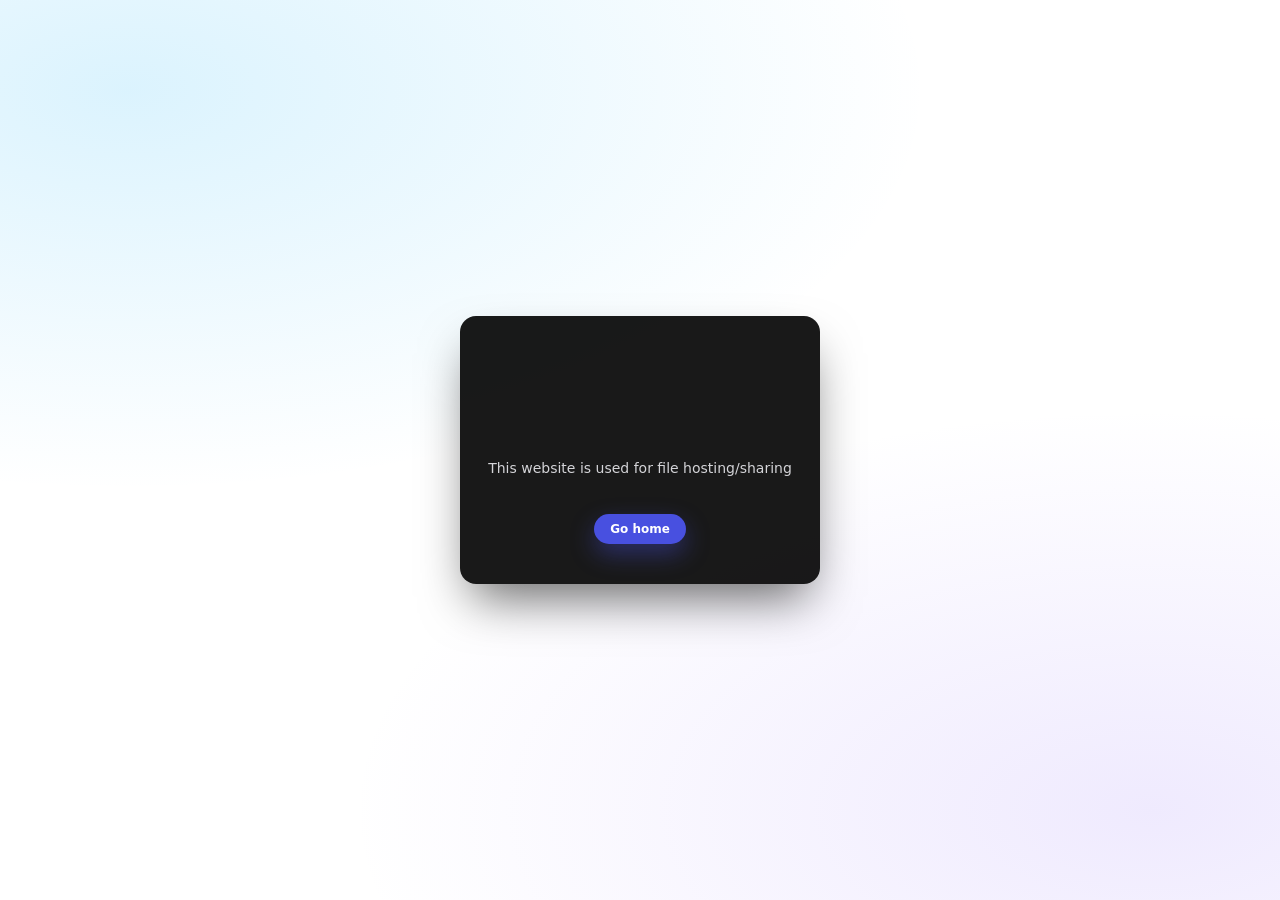
==== commit c6b5c0e2: "Create index.html" ====
--- a/index.html
+++ b/index.html
@@ -1,2823 +1,180 @@
-<!doctype html>
+<!DOCTYPE html>
 <html lang="en">
-    <head>
-        <meta charset="UTF-8" />
-        <meta name="viewport" content="width=device-width, initial-scale=1.0" />
-        <title>Developer Cheatsheets — Git · Neovim · Tmux</title>
-        <meta
-            name="description"
-            content="Three interactive cheatsheets in one: Git & GitHub CLI, Neovim, and Tmux. Searchable, fast, always free."
-        />
-        <script>
-            try {
-                if (localStorage.getItem("hub-theme") === "light")
-                    document.documentElement.classList.add("preload-light");
-            } catch (e) {}
-        </script>
-        <style>
-            .preload-light body {
-                background: #fff;
-            }
-        </style>
-        <meta name="theme-color" content="#0d1117" id="themeColor" />
-        <link rel="preconnect" href="https://fonts.googleapis.com" />
-        <link rel="preconnect" href="https://fonts.gstatic.com" crossorigin />
-        <link
-            rel="preload"
-            href="https://fonts.googleapis.com/css2?family=JetBrains+Mono:wght@600&display=swap"
-            as="style"
-            onload="
-                this.onload = null;
-                this.rel = 'stylesheet';
-            "
-        />
-        <noscript
-            ><link
-                rel="stylesheet"
-                href="https://fonts.googleapis.com/css2?family=JetBrains+Mono:wght@600&display=swap"
-        /></noscript>
-        <link
-            rel="preload"
-            href="https://fonts.googleapis.com/css2?family=Material+Symbols+Outlined:opsz,wght,FILL,GRAD@20..48,100..700,0..1,-50..200"
-            as="style"
-            onload="
-                this.onload = null;
-                this.rel = 'stylesheet';
-            "
-        />
-        <noscript
-            ><link
-                rel="stylesheet"
-                href="https://fonts.googleapis.com/css2?family=Material+Symbols+Outlined:opsz,wght,FILL,GRAD@20..48,100..700,0..1,-50..200"
-        /></noscript>
-        <link rel="stylesheet" href="cheatsheet.css" />
-    </head>
-    <body>
-        <header>
-            <div class="header-row">
-                <h1>CheatSheets</h1>
-                <button
-                    class="theme-toggle"
-                    id="themeToggle"
-                    aria-label="Toggle dark/light mode"
-                >
-                    <span class="material-symbols-outlined">dark_mode</span>
-                </button>
-            </div>
-            <div class="tabs" role="tablist">
-                <button
-                    class="tab active"
-                    data-panel="git"
-                    role="tab"
-                    aria-selected="true"
-                >
-                    <span
-                        class="material-symbols-outlined"
-                        style="
-                            font-size: 16px;
-                            vertical-align: -3px;
-                            margin-right: 3px;
-                        "
-                        >code</span
-                    >
-                    Git<span class="tab-badge git">CLI</span>
-                </button>
-                <button
-                    class="tab"
-                    data-panel="nvim"
-                    role="tab"
-                    aria-selected="false"
-                >
-                    <span
-                        class="material-symbols-outlined"
-                        style="
-                            font-size: 16px;
-                            vertical-align: -3px;
-                            margin-right: 3px;
-                        "
-                        >terminal</span
-                    >
-                    Neovim<span class="tab-badge nvim">IDE</span>
-                </button>
-                <button
-                    class="tab"
-                    data-panel="tmux"
-                    role="tab"
-                    aria-selected="false"
-                >
-                    <span
-                        class="material-symbols-outlined"
-                        style="
-                            font-size: 16px;
-                            vertical-align: -3px;
-                            margin-right: 3px;
-                        "
-                        >grid_view</span
-                    >
-                    Tmux<span class="tab-badge tmux">Term</span>
-                </button>
-            </div>
-        </header>
-        <main>
-            <!-- ── Git Panel ──────────────────────────────────────────────────────── -->
-            <div
-                class="panel panel-git active"
-                data-panel="git"
-                role="tabpanel"
-            >
-                <div class="header-top">
-                    <button
-                        class="branch-btn"
-                        id="branchBtn"
-                        aria-label="Surprise"
-                    >
-                        🌿
-                    </button>
-                    <h1>
-                        <span
-                            class="material-symbols-outlined"
-                            style="
-                                font-size: clamp(1.3rem, 3.5vw, 1.8rem);
-                                vertical-align: -3px;
-                            "
-                            >code</span
-                        >&nbsp;Git &amp; GitHub CLI
-                    </h1>
-                    <button
-                        class="branch-btn"
-                        id="branchBtn2"
-                        aria-label="Surprise"
-                        style="visibility: hidden"
-                    >
-                        🌿
-                    </button>
-                </div>
-                <div class="subtitle">
-                    One-page reference for Git and gh — searchable, forkable,
-                    always free.
-                </div>
+<head>
+<meta charset="UTF-8">
+<title>Code - Sarris.dev</title>
+<meta name="viewport" content="width=device-width, initial-scale=1.0">
 
-                <div class="search-wrap">
-                    <span class="material-symbols-outlined icon-left"
-                        >search</span
-                    >
-                    <input
-                        type="text"
-                        id="gitSearch"
-                        placeholder="Search Git commands…"
-                        aria-label="Search Git commands"
-                        autocomplete="off"
-                    />
-                    <button
-                        class="clear-btn"
-                        id="gitClear"
-                        aria-label="Clear search"
-                    >
-                        ✕
-                    </button>
-                </div>
+<style>
+  * {
+    box-sizing: border-box;
+  }
 
-                <div class="cards" id="gitCards">
-                    <!-- Repository Management -->
-                    <div class="card" data-tags="setup">
-                        <div class="card-header">
-                            Repository Management
-                            <span class="tag-label">setup</span>
-                        </div>
-                        <div class="card-body">
-                            <table>
-                                <tr>
-                                    <td>
-                                        <span class="command">git init</span>
-                                    </td>
-                                    <td>Initialize a new Git repository</td>
-                                </tr>
-                                <tr>
-                                    <td>
-                                        <span class="command"
-                                            >git clone &lt;url&gt;</span
-                                        >
-                                    </td>
-                                    <td>Clone a remote repository</td>
-                                </tr>
-                                <tr>
-                                    <td>
-                                        <span class="command"
-                                            >git clone --depth 1
-                                            &lt;url&gt;</span
-                                        >
-                                    </td>
-                                    <td>Shallow clone (faster, no history)</td>
-                                </tr>
-                                <tr>
-                                    <td>
-                                        <span class="command"
-                                            >git remote add origin
-                                            &lt;url&gt;</span
-                                        >
-                                    </td>
-                                    <td>Add a remote named 'origin'</td>
-                                </tr>
-                                <tr>
-                                    <td>
-                                        <span class="command"
-                                            >git remote -v</span
-                                        >
-                                    </td>
-                                    <td>List remotes (verbose)</td>
-                                </tr>
-                                <tr>
-                                    <td>
-                                        <span class="command"
-                                            >git remote set-url origin
-                                            &lt;url&gt;</span
-                                        >
-                                    </td>
-                                    <td>Change remote URL</td>
-                                </tr>
-                                <tr>
-                                    <td>
-                                        <span class="command"
-                                            >git remote rm &lt;name&gt;</span
-                                        >
-                                    </td>
-                                    <td>Remove a remote</td>
-                                </tr>
-                            </table>
-                        </div>
-                    </div>
+  body {
+    margin: 0;
+    font-family: ui-sans-serif, system-ui, -apple-system, Segoe UI, Roboto, Arial;
+    min-height: 100vh;
 
-                    <!-- Basic Workflow -->
-                    <div class="card" data-tags="workflow">
-                        <div class="card-header">
-                            Basic Workflow
-                            <span class="tag-label">workflow</span>
-                        </div>
-                        <div class="card-body">
-                            <table>
-                                <tr>
-                                    <td>
-                                        <span class="command">git status</span>
-                                    </td>
-                                    <td>Show working tree status</td>
-                                </tr>
-                                <tr>
-                                    <td>
-                                        <span class="command"
-                                            >git status -s</span
-                                        >
-                                    </td>
-                                    <td>Short status (one line per file)</td>
-                                </tr>
-                                <tr>
-                                    <td>
-                                        <span class="command"
-                                            >git add &lt;file&gt;</span
-                                        >
-                                    </td>
-                                    <td>Stage a file</td>
-                                </tr>
-                                <tr>
-                                    <td>
-                                        <span class="command">git add .</span>
-                                    </td>
-                                    <td>Stage all changes (current dir)</td>
-                                </tr>
-                                <tr>
-                                    <td>
-                                        <span class="command">git add -A</span>
-                                    </td>
-                                    <td>Stage all changes (whole repo)</td>
-                                </tr>
-                                <tr>
-                                    <td>
-                                        <span class="command">git add -p</span>
-                                    </td>
-                                    <td>Interactive staging (hunk-by-hunk)</td>
-                                </tr>
-                                <tr>
-                                    <td>
-                                        <span class="command"
-                                            >git commit -m "msg"</span
-                                        >
-                                    </td>
-                                    <td>Commit staged changes with message</td>
-                                </tr>
-                                <tr>
-                                    <td>
-                                        <span class="command"
-                                            >git commit -am "msg"</span
-                                        >
-                                    </td>
-                                    <td>Stage &amp; commit tracked files</td>
-                                </tr>
-                                <tr>
-                                    <td>
-                                        <span class="command">git diff</span>
-                                    </td>
-                                    <td>Show unstaged changes</td>
-                                </tr>
-                                <tr>
-                                    <td>
-                                        <span class="command"
-                                            >git diff --staged</span
-                                        >
-                                    </td>
-                                    <td>Show staged changes</td>
-                                </tr>
-                                <tr>
-                                    <td>
-                                        <span class="command">git log</span>
-                                    </td>
-                                    <td>Show commit log</td>
-                                </tr>
-                                <tr>
-                                    <td>
-                                        <span class="command"
-                                            >git log --oneline</span
-                                        >
-                                    </td>
-                                    <td>Compact log (one line per commit)</td>
-                                </tr>
-                                <tr>
-                                    <td>
-                                        <span class="command"
-                                            >git log --oneline --graph
-                                            --all</span
-                                        >
-                                    </td>
-                                    <td>Graphical log of all branches</td>
-                                </tr>
-                                <tr>
-                                    <td>
-                                        <span class="command">git log -p</span>
-                                    </td>
-                                    <td>Log with diffs</td>
-                                </tr>
-                            </table>
-                        </div>
-                    </div>
+    background:
+      radial-gradient(800px 400px at 10% 10%, rgba(56,189,248,0.18), transparent),
+      radial-gradient(800px 400px at 90% 90%, rgba(167,139,250,0.18), transparent);
+  }
 
-                    <!-- Branch & Merge -->
-                    <div class="card" data-tags="branch">
-                        <div class="card-header">
-                            Branch &amp; Merge
-                            <span class="tag-label">branch</span>
-                        </div>
-                        <div class="card-body">
-                            <table>
-                                <tr>
-                                    <td>
-                                        <span class="command">git branch</span>
-                                    </td>
-                                    <td>List local branches</td>
-                                </tr>
-                                <tr>
-                                    <td>
-                                        <span class="command"
-                                            >git branch -a</span
-                                        >
-                                    </td>
-                                    <td>List all branches (local + remote)</td>
-                                </tr>
-                                <tr>
-                                    <td>
-                                        <span class="command"
-                                            >git branch &lt;name&gt;</span
-                                        >
-                                    </td>
-                                    <td>Create a new branch</td>
-                                </tr>
-                                <tr>
-                                    <td>
-                                        <span class="command"
-                                            >git branch -d &lt;name&gt;</span
-                                        >
-                                    </td>
-                                    <td>Delete a branch (safe)</td>
-                                </tr>
-                                <tr>
-                                    <td>
-                                        <span class="command"
-                                            >git branch -D &lt;name&gt;</span
-                                        >
-                                    </td>
-                                    <td>Force-delete a branch</td>
-                                </tr>
-                                <tr>
-                                    <td>
-                                        <span class="command"
-                                            >git branch -m &lt;old&gt;
-                                            &lt;new&gt;</span
-                                        >
-                                    </td>
-                                    <td>Rename a branch</td>
-                                </tr>
-                                <tr>
-                                    <td>
-                                        <span class="command"
-                                            >git checkout &lt;branch&gt;</span
-                                        >
-                                    </td>
-                                    <td>Switch to a branch</td>
-                                </tr>
-                                <tr>
-                                    <td>
-                                        <span class="command"
-                                            >git checkout -b &lt;name&gt;</span
-                                        >
-                                    </td>
-                                    <td>Create &amp; switch to new branch</td>
-                                </tr>
-                                <tr>
-                                    <td>
-                                        <span class="command"
-                                            >git switch &lt;branch&gt;</span
-                                        >
-                                    </td>
-                                    <td>Switch to a branch (modern)</td>
-                                </tr>
-                                <tr>
-                                    <td>
-                                        <span class="command"
-                                            >git switch -c &lt;name&gt;</span
-                                        >
-                                    </td>
-                                    <td>Create &amp; switch (modern)</td>
-                                </tr>
-                                <tr>
-                                    <td>
-                                        <span class="command"
-                                            >git merge &lt;branch&gt;</span
-                                        >
-                                    </td>
-                                    <td>Merge branch into current</td>
-                                </tr>
-                                <tr>
-                                    <td>
-                                        <span class="command"
-                                            >git merge --no-ff
-                                            &lt;branch&gt;</span
-                                        >
-                                    </td>
-                                    <td>Merge with no fast-forward</td>
-                                </tr>
-                                <tr>
-                                    <td>
-                                        <span class="command"
-                                            >git rebase &lt;branch&gt;</span
-                                        >
-                                    </td>
-                                    <td>Rebase current onto branch</td>
-                                </tr>
-                                <tr>
-                                    <td>
-                                        <span class="command"
-                                            >git rebase -i HEAD~n</span
-                                        >
-                                    </td>
-                                    <td>Interactive rebase last n commits</td>
-                                </tr>
-                            </table>
-                        </div>
-                    </div>
+  .container {
+    min-height: 100vh;
+    display: flex;
+    align-items: center;
+    justify-content: center;
 
-                    <!-- Remotes & Collaboration -->
-                    <div class="card" data-tags="remote">
-                        <div class="card-header">
-                            Remotes &amp; Collaboration
-                            <span class="tag-label">remote</span>
-                        </div>
-                        <div class="card-body">
-                            <table>
-                                <tr>
-                                    <td>
-                                        <span class="command">git push</span>
-                                    </td>
-                                    <td>Push to default remote</td>
-                                </tr>
-                                <tr>
-                                    <td>
-                                        <span class="command"
-                                            >git push origin
-                                            &lt;branch&gt;</span
-                                        >
-                                    </td>
-                                    <td>Push branch to origin</td>
-                                </tr>
-                                <tr>
-                                    <td>
-                                        <span class="command"
-                                            >git push -u origin
-                                            &lt;branch&gt;</span
-                                        >
-                                    </td>
-                                    <td>Push &amp; set upstream</td>
-                                </tr>
-                                <tr>
-                                    <td>
-                                        <span class="command"
-                                            >git push --force</span
-                                        >
-                                    </td>
-                                    <td>Force push (⚠ overwrites)</td>
-                                </tr>
-                                <tr>
-                                    <td>
-                                        <span class="command"
-                                            >git push --force-with-lease</span
-                                        >
-                                    </td>
-                                    <td>Safer force push (checks remote)</td>
-                                </tr>
-                                <tr>
-                                    <td>
-                                        <span class="command"
-                                            >git push -d origin
-                                            &lt;branch&gt;</span
-                                        >
-                                    </td>
-                                    <td>Delete remote branch</td>
-                                </tr>
-                                <tr>
-                                    <td>
-                                        <span class="command">git pull</span>
-                                    </td>
-                                    <td>Fetch &amp; merge (default remote)</td>
-                                </tr>
-                                <tr>
-                                    <td>
-                                        <span class="command"
-                                            >git pull --rebase</span
-                                        >
-                                    </td>
-                                    <td>Fetch &amp; rebase instead of merge</td>
-                                </tr>
-                                <tr>
-                                    <td>
-                                        <span class="command">git fetch</span>
-                                    </td>
-                                    <td>Fetch from remote (no merge)</td>
-                                </tr>
-                                <tr>
-                                    <td>
-                                        <span class="command"
-                                            >git fetch --prune</span
-                                        >
-                                    </td>
-                                    <td>Fetch &amp; remove stale refs</td>
-                                </tr>
-                                <tr>
-                                    <td>
-                                        <span class="command"
-                                            >git fetch --all</span
-                                        >
-                                    </td>
-                                    <td>Fetch from all remotes</td>
-                                </tr>
-                                <tr>
-                                    <td>
-                                        <span class="command"
-                                            >git cherry-pick
-                                            &lt;commit&gt;</span
-                                        >
-                                    </td>
-                                    <td>Apply a specific commit to current</td>
-                                </tr>
-                            </table>
-                        </div>
-                    </div>
+    background-image: url("https://2.gravatar.com/bg/248931595/156d264684691a181023e71ae7b6240a");
+    background-size: cover;
+    background-position: center;
+    padding: 16px;
+  }
 
-                    <!-- Undo & History -->
-                    <div class="card" data-tags="undo">
-                        <div class="card-header">
-                            Undo &amp; History
-                            <span class="tag-label">undo</span>
-                        </div>
-                        <div class="card-body">
-                            <table>
-                                <tr>
-                                    <td>
-                                        <span class="command"
-                                            >git restore &lt;file&gt;</span
-                                        >
-                                    </td>
-                                    <td>Discard unstaged changes (modern)</td>
-                                </tr>
-                                <tr>
-                                    <td>
-                                        <span class="command"
-                                            >git restore --staged
-                                            &lt;file&gt;</span
-                                        >
-                                    </td>
-                                    <td>Unstage a file (modern)</td>
-                                </tr>
-                                <tr>
-                                    <td>
-                                        <span class="command"
-                                            >git reset HEAD &lt;file&gt;</span
-                                        >
-                                    </td>
-                                    <td>Unstage a file (classic)</td>
-                                </tr>
-                                <tr>
-                                    <td>
-                                        <span class="command"
-                                            >git reset --soft HEAD~1</span
-                                        >
-                                    </td>
-                                    <td>
-                                        Undo last commit, keep changes staged
-                                    </td>
-                                </tr>
-                                <tr>
-                                    <td>
-                                        <span class="command"
-                                            >git reset --mixed HEAD~1</span
-                                        >
-                                    </td>
-                                    <td>Undo last commit, unstage changes</td>
-                                </tr>
-                                <tr>
-                                    <td>
-                                        <span class="command"
-                                            >git reset --hard HEAD~1</span
-                                        >
-                                    </td>
-                                    <td>
-                                        Undo last commit, discard changes (<b
-                                            >⚠ destructive</b
-                                        >)
-                                    </td>
-                                </tr>
-                                <tr>
-                                    <td>
-                                        <span class="command"
-                                            >git revert &lt;commit&gt;</span
-                                        >
-                                    </td>
-                                    <td>
-                                        Create a new commit undoing the given
-                                        commit (safe for shared history)
-                                    </td>
-                                </tr>
-                                <tr>
-                                    <td>
-                                        <span class="command"
-                                            >git commit --amend</span
-                                        >
-                                    </td>
-                                    <td>
-                                        Edit last commit message or include
-                                        staged changes
-                                    </td>
-                                </tr>
-                                <tr>
-                                    <td>
-                                        <span class="command"
-                                            >git blame &lt;file&gt;</span
-                                        >
-                                    </td>
-                                    <td>
-                                        Show who changed each line with commit
-                                        info
-                                    </td>
-                                </tr>
-                            </table>
-                        </div>
-                    </div>
+  .card-wrapper {
+    perspective: 1000px;
+  }
 
-                    <!-- GitHub CLI -->
-                    <div class="card" data-tags="gh">
-                        <div class="card-header">
-                            GitHub CLI <span class="tag-label">gh</span>
-                        </div>
-                        <div class="card-body">
-                            <table>
-                                <tr>
-                                    <td>
-                                        <span class="command"
-                                            >gh auth login</span
-                                        >
-                                    </td>
-                                    <td>Authenticate gh with GitHub</td>
-                                </tr>
-                                <tr>
-                                    <td>
-                                        <span class="command"
-                                            >gh repo create &lt;name&gt;</span
-                                        >
-                                    </td>
-                                    <td>Create a new repo on GitHub</td>
-                                </tr>
-                                <tr>
-                                    <td>
-                                        <span class="command"
-                                            >gh repo clone
-                                            &lt;owner&gt;/&lt;repo&gt;</span
-                                        >
-                                    </td>
-                                    <td>Clone a repo by name</td>
-                                </tr>
-                                <tr>
-                                    <td>
-                                        <span class="command"
-                                            >gh pr create</span
-                                        >
-                                    </td>
-                                    <td>Create a pull request</td>
-                                </tr>
-                                <tr>
-                                    <td>
-                                        <span class="command">gh pr list</span>
-                                    </td>
-                                    <td>List open PRs</td>
-                                </tr>
-                                <tr>
-                                    <td>
-                                        <span class="command"
-                                            >gh pr checkout &lt;num&gt;</span
-                                        >
-                                    </td>
-                                    <td>Checkout a PR locally</td>
-                                </tr>
-                                <tr>
-                                    <td>
-                                        <span class="command">gh pr view</span>
-                                    </td>
-                                    <td>View PR details in terminal</td>
-                                </tr>
-                                <tr>
-                                    <td>
-                                        <span class="command"
-                                            >gh issue list</span
-                                        >
-                                    </td>
-                                    <td>List open issues</td>
-                                </tr>
-                                <tr>
-                                    <td>
-                                        <span class="command"
-                                            >gh issue create</span
-                                        >
-                                    </td>
-                                    <td>Create a new issue</td>
-                                </tr>
-                                <tr>
-                                    <td>
-                                        <span class="command"
-                                            >gh workflow run &lt;name&gt;</span
-                                        >
-                                    </td>
-                                    <td>Trigger a workflow by name</td>
-                                </tr>
-                                <tr>
-                                    <td>
-                                        <span class="command">gh run list</span>
-                                    </td>
-                                    <td>List recent workflow runs</td>
-                                </tr>
-                                <tr>
-                                    <td>
-                                        <span class="command"
-                                            >gh run watch &lt;id&gt;</span
-                                        >
-                                    </td>
-                                    <td>Watch a workflow run live</td>
-                                </tr>
-                                <tr>
-                                    <td>
-                                        <span class="command"
-                                            >gh run download &lt;id&gt;</span
-                                        >
-                                    </td>
-                                    <td>Download workflow run artifacts</td>
-                                </tr>
-                            </table>
-                        </div>
-                    </div>
+  .card {
+    position: relative;
+    width: 360px;
+    border-radius: 16px;
+    overflow: hidden;
 
-                    <!-- Stash & Clean -->
-                    <div class="card" data-tags="stash">
-                        <div class="card-header">
-                            Stash &amp; Clean
-                            <span class="tag-label">stash</span>
-                        </div>
-                        <div class="card-body">
-                            <table>
-                                <tr>
-                                    <td>
-                                        <span class="command">git stash</span>
-                                    </td>
-                                    <td>Stash working directory changes</td>
-                                </tr>
-                                <tr>
-                                    <td>
-                                        <span class="command"
-                                            >git stash pop</span
-                                        >
-                                    </td>
-                                    <td>Apply &amp; remove latest stash</td>
-                                </tr>
-                                <tr>
-                                    <td>
-                                        <span class="command"
-                                            >git stash list</span
-                                        >
-                                    </td>
-                                    <td>List all stashes</td>
-                                </tr>
-                                <tr>
-                                    <td>
-                                        <span class="command"
-                                            >git stash apply stash@{n}</span
-                                        >
-                                    </td>
-                                    <td>Apply a specific stash (keep it)</td>
-                                </tr>
-                                <tr>
-                                    <td>
-                                        <span class="command"
-                                            >git stash drop stash@{n}</span
-                                        >
-                                    </td>
-                                    <td>Delete a specific stash</td>
-                                </tr>
-                                <tr>
-                                    <td>
-                                        <span class="command"
-                                            >git stash clear</span
-                                        >
-                                    </td>
-                                    <td>Delete all stashes</td>
-                                </tr>
-                                <tr>
-                                    <td>
-                                        <span class="command"
-                                            >git clean -n</span
-                                        >
-                                    </td>
-                                    <td>
-                                        Dry-run: show untracked files to remove
-                                    </td>
-                                </tr>
-                                <tr>
-                                    <td>
-                                        <span class="command"
-                                            >git clean -fd</span
-                                        >
-                                    </td>
-                                    <td>
-                                        Remove untracked files &amp; directories
-                                    </td>
-                                </tr>
-                            </table>
-                        </div>
-                    </div>
+    background: rgba(0,0,0,0.9);
+    color: white;
+    text-align: center;
 
-                    <!-- Config & Aliases -->
-                    <div class="card" data-tags="config">
-                        <div class="card-header">
-                            Config &amp; Aliases
-                            <span class="tag-label">config</span>
-                        </div>
-                        <div class="card-body">
-                            <table>
-                                <tr>
-                                    <td>
-                                        <span class="command"
-                                            >git config --global user.name
-                                            "X"</span
-                                        >
-                                    </td>
-                                    <td>Set global user name</td>
-                                </tr>
-                                <tr>
-                                    <td>
-                                        <span class="command"
-                                            >git config --global user.email
-                                            "x@y"</span
-                                        >
-                                    </td>
-                                    <td>Set global user email</td>
-                                </tr>
-                                <tr>
-                                    <td>
-                                        <span class="command"
-                                            >git config --global
-                                            alias.&lt;name&gt; "cmd"</span
-                                        >
-                                    </td>
-                                    <td>Create a global alias</td>
-                                </tr>
-                                <tr>
-                                    <td>
-                                        <span class="command"
-                                            >git config --global core.editor
-                                            "nvim"</span
-                                        >
-                                    </td>
-                                    <td>Set default editor</td>
-                                </tr>
-                                <tr>
-                                    <td>
-                                        <span class="command"
-                                            >git config --global
-                                            init.defaultBranch main</span
-                                        >
-                                    </td>
-                                    <td>Default branch name to 'main'</td>
-                                </tr>
-                                <tr>
-                                    <td>
-                                        <span class="command"
-                                            >git config --list</span
-                                        >
-                                    </td>
-                                    <td>List all config</td>
-                                </tr>
-                                <tr>
-                                    <td>
-                                        <span class="command"
-                                            >git config --global -e</span
-                                        >
-                                    </td>
-                                    <td>Open global config in editor</td>
-                                </tr>
-                                <tr>
-                                    <td>
-                                        <span class="command"
-                                            >git config --global
-                                            push.autoSetupRemote true</span
-                                        >
-                                    </td>
-                                    <td>
-                                        Auto-set upstream on push (<span
-                                            class="command"
-                                            >git push</span
-                                        >
-                                        without <span class="command">-u</span>)
-                                    </td>
-                                </tr>
-                            </table>
-                        </div>
-                    </div>
+    box-shadow:
+      0 25px 50px -12px rgba(0,0,0,0.6);
 
-                    <!-- Advanced Git -->
-                    <div class="card" data-tags="advanced">
-                        <div class="card-header">
-                            Advanced Git <span class="tag-label">advanced</span>
-                        </div>
-                        <div class="card-body">
-                            <table>
-                                <tr>
-                                    <td>
-                                        <span class="command"
-                                            >git bisect start</span
-                                        >
-                                    </td>
-                                    <td>Start binary search for a bug</td>
-                                </tr>
-                                <tr>
-                                    <td>
-                                        <span class="command"
-                                            >git grep "pattern"</span
-                                        >
-                                    </td>
-                                    <td>Search working tree for pattern</td>
-                                </tr>
-                                <tr>
-                                    <td>
-                                        <span class="command">git tag</span>
-                                    </td>
-                                    <td>List tags</td>
-                                </tr>
-                                <tr>
-                                    <td>
-                                        <span class="command"
-                                            >git tag -a v1.0 -m "msg"</span
-                                        >
-                                    </td>
-                                    <td>Create annotated tag</td>
-                                </tr>
-                                <tr>
-                                    <td>
-                                        <span class="command"
-                                            >git worktree add &lt;path&gt;
-                                            &lt;branch&gt;</span
-                                        >
-                                    </td>
-                                    <td>Create a linked worktree</td>
-                                </tr>
-                                <tr>
-                                    <td>
-                                        <span class="command"
-                                            >git submodule add &lt;url&gt;
-                                            &lt;path&gt;</span
-                                        >
-                                    </td>
-                                    <td>Add a submodule</td>
-                                </tr>
-                                <tr>
-                                    <td>
-                                        <span class="command"
-                                            >git submodule update --init
-                                            --recursive</span
-                                        >
-                                    </td>
-                                    <td>Clone &amp; init all submodules</td>
-                                </tr>
-                                <tr>
-                                    <td>
-                                        <span class="command"
-                                            >git config --global rerere.enabled
-                                            true</span
-                                        >
-                                    </td>
-                                    <td>
-                                        Reuse recorded resolution of merge
-                                        conflicts
-                                    </td>
-                                </tr>
-                                <tr>
-                                    <td>
-                                        <span class="command">git reflog</span>
-                                    </td>
-                                    <td>
-                                        Show reference log (recover lost work)
-                                    </td>
-                                </tr>
-                            </table>
-                        </div>
-                    </div>
+    transform-style: preserve-3d;
+    transition: transform 0.15s ease-out;
+  }
 
-                    <div class="back-top">
-                        <button
-                            onclick="
-                                document.querySelector('#gitSearch').focus();
-                                window.scrollTo({ top: 0, behavior: 'smooth' });
-                            "
-                        >
-                            Back to top ↑
-                        </button>
-                    </div>
-                </div>
-            </div>
-            <!-- ── Neovim Panel ────────────────────────────────────────────────────── -->
-            <div class="panel panel-nvim" data-panel="nvim" role="tabpanel">
-                <div class="header-top">
-                    <button
-                        class="penguin-btn"
-                        id="penguinBtn"
-                        aria-label="Surprise"
-                    >
-                        <svg
-                            viewBox="0 0 24 24"
-                            width="22"
-                            height="22"
-                            fill="currentColor"
-                        >
-                            <path
-                                d="M12 2C6.48 2 2 6.48 2 12s4.48 10 10 10 10-4.48 10-10S17.52 2 12 2zm0 18c-4.41 0-8-3.59-8-8s3.59-8 8-8 8 3.59 8 8-3.59 8-8 8zm-1-13h2v6h-2zm0 8h2v2h-2z"
-                            />
-                        </svg>
-                    </button>
-                    <h1>
-                        <span
-                            class="material-symbols-outlined"
-                            style="
-                                font-size: clamp(1.3rem, 3.5vw, 1.8rem);
-                                vertical-align: -3px;
-                            "
-                            >terminal</span
-                        >&nbsp;Neovim
-                    </h1>
-                    <button
-                        class="penguin-btn"
-                        id="penguinBtn2"
-                        aria-label="Surprise"
-                        style="visibility: hidden"
-                    >
-                        <svg
-                            viewBox="0 0 24 24"
-                            width="22"
-                            height="22"
-                            fill="currentColor"
-                        >
-                            <path
-                                d="M12 2C6.48 2 2 6.48 2 12s4.48 10 10 10 10-4.48 10-10S17.52 2 12 2zm0 18c-4.41 0-8-3.59-8-8s3.59-8 8-8 8 3.59 8 8-3.59 8-8 8zm-1-13h2v6h-2zm0 8h2v2h-2z"
-                            />
-                        </svg>
-                    </button>
-                </div>
-                <div class="subtitle">
-                    Modal editing reference — Normal, Insert, Visual, &amp;
-                    more.
-                </div>
+  /* shiny overlay (matches Tailwind after:) */
+  .card::after {
+    content: "";
+    position: absolute;
+    inset: 0;
+    pointer-events: none;
 
-                <div class="search-wrap">
-                    <span class="material-symbols-outlined icon-left"
-                        >search</span
-                    >
-                    <input
-                        type="text"
-                        id="nvimSearch"
-                        placeholder="Search Neovim keys…"
-                        aria-label="Search Neovim keys"
-                        autocomplete="off"
-                    />
-                    <button
-                        class="clear-btn"
-                        id="nvimClear"
-                        aria-label="Clear search"
-                    >
-                        ✕
-                    </button>
-                </div>
+    background: linear-gradient(
+      120deg,
+      rgba(255,255,255,0.35),
+      rgba(255,255,255,0) 45%
+    );
 
-                <div class="cards" id="nvimCards">
-                    <div class="card" data-tags="motions">
-                        <div class="card-header">
-                            Cursor Movement / Motions
-                            <span class="tag-label">motions</span>
-                        </div>
-                        <div class="card-body">
-                            <table>
-                                <tr>
-                                    <td>
-                                        <kbd>h</kbd> <kbd>j</kbd> <kbd>k</kbd>
-                                        <kbd>l</kbd>
-                                    </td>
-                                    <td>← ↓ ↑ →</td>
-                                </tr>
-                                <tr>
-                                    <td><kbd>w</kbd> / <kbd>b</kbd></td>
-                                    <td>Next / previous word start</td>
-                                </tr>
-                                <tr>
-                                    <td><kbd>e</kbd> / <kbd>ge</kbd></td>
-                                    <td>Next / previous word end</td>
-                                </tr>
-                                <tr>
-                                    <td><kbd>W</kbd> / <kbd>B</kbd></td>
-                                    <td>Next / previous WORD (non-blank)</td>
-                                </tr>
-                                <tr>
-                                    <td><kbd>0</kbd></td>
-                                    <td>Go to line beginning</td>
-                                </tr>
-                                <tr>
-                                    <td><kbd>$</kbd></td>
-                                    <td>Go to line end</td>
-                                </tr>
-                                <tr>
-                                    <td><kbd>^</kbd></td>
-                                    <td>Go to first non-whitespace of line</td>
-                                </tr>
-                                <tr>
-                                    <td><kbd>_</kbd></td>
-                                    <td>
-                                        Go to first non-whitespace of line
-                                        (count-1 lines down)
-                                    </td>
-                                </tr>
-                                <tr>
-                                    <td><kbd>gg</kbd></td>
-                                    <td>Go to first line</td>
-                                </tr>
-                                <tr>
-                                    <td><kbd>G</kbd></td>
-                                    <td>Go to last line</td>
-                                </tr>
-                                <tr>
-                                    <td>
-                                        <kbd>H</kbd> / <kbd>M</kbd> /
-                                        <kbd>L</kbd>
-                                    </td>
-                                    <td>Top / Middle / Bottom of screen</td>
-                                </tr>
-                                <tr>
-                                    <td><kbd>%</kbd></td>
-                                    <td>Jump to matching bracket</td>
-                                </tr>
-                                <tr>
-                                    <td><kbd>f</kbd><kbd>x</kbd></td>
-                                    <td>
-                                        Forward to next occurrence of
-                                        <kbd>x</kbd> on line
-                                    </td>
-                                </tr>
-                                <tr>
-                                    <td><kbd>F</kbd><kbd>x</kbd></td>
-                                    <td>
-                                        Backward to previous occurrence of
-                                        <kbd>x</kbd>
-                                    </td>
-                                </tr>
-                                <tr>
-                                    <td><kbd>t</kbd><kbd>x</kbd></td>
-                                    <td>
-                                        Forward until just before <kbd>x</kbd>
-                                    </td>
-                                </tr>
-                                <tr>
-                                    <td><kbd>T</kbd><kbd>x</kbd></td>
-                                    <td>
-                                        Backward until just after <kbd>x</kbd>
-                                    </td>
-                                </tr>
-                                <tr>
-                                    <td><kbd>;</kbd> / <kbd>,</kbd></td>
-                                    <td>
-                                        Repeat last f/t in same / opposite
-                                        direction
-                                    </td>
-                                </tr>
-                                <tr>
-                                    <td><kbd>}</kbd> / <kbd>{</kbd></td>
-                                    <td>
-                                        Next / previous empty line (paragraph
-                                        jump)
-                                    </td>
-                                </tr>
-                                <tr>
-                                    <td>
-                                        <kbd>ctrl-d</kbd> / <kbd>ctrl-u</kbd>
-                                    </td>
-                                    <td>Scroll down / up half page</td>
-                                </tr>
-                                <tr>
-                                    <td>
-                                        <kbd>ctrl-f</kbd> / <kbd>ctrl-b</kbd>
-                                    </td>
-                                    <td>Page down / up</td>
-                                </tr>
-                                <tr>
-                                    <td>
-                                        <kbd>zz</kbd> / <kbd>zt</kbd> /
-                                        <kbd>zb</kbd>
-                                    </td>
-                                    <td>
-                                        Center / Top / Bottom of cursor on
-                                        screen
-                                    </td>
-                                </tr>
-                            </table>
-                        </div>
-                    </div>
+    opacity: 0;
+    transition: opacity 0.15s ease-out;
+  }
 
-                    <div class="card" data-tags="editing">
-                        <div class="card-header">
-                            Editing — Insert / Change / Delete / Yank / Paste
-                            <span class="tag-label">editing</span>
-                        </div>
-                        <div class="card-body">
-                            <table>
-                                <tr>
-                                    <td><kbd>i</kbd> / <kbd>a</kbd></td>
-                                    <td>Insert before / after cursor</td>
-                                </tr>
-                                <tr>
-                                    <td><kbd>I</kbd> / <kbd>A</kbd></td>
-                                    <td>Insert at line start / end</td>
-                                </tr>
-                                <tr>
-                                    <td><kbd>o</kbd> / <kbd>O</kbd></td>
-                                    <td>Open new line below / above</td>
-                                </tr>
-                                <tr>
-                                    <td><kbd>s</kbd> / <kbd>S</kbd></td>
-                                    <td>
-                                        Delete char / line and enter Insert mode
-                                    </td>
-                                </tr>
-                                <tr>
-                                    <td><kbd>c</kbd> + motion</td>
-                                    <td>
-                                        Change (delete + insert) — e.g.
-                                        <kbd>cw</kbd>, <kbd>ciw</kbd>
-                                    </td>
-                                </tr>
-                                <tr>
-                                    <td><kbd>cc</kbd> / <kbd>C</kbd></td>
-                                    <td>
-                                        Change whole line / change to line end
-                                    </td>
-                                </tr>
-                                <tr>
-                                    <td><kbd>d</kbd> + motion</td>
-                                    <td>
-                                        Delete — e.g. <kbd>dw</kbd>,
-                                        <kbd>diw</kbd>, <kbd>d$</kbd>
-                                    </td>
-                                </tr>
-                                <tr>
-                                    <td><kbd>dd</kbd> / <kbd>D</kbd></td>
-                                    <td>
-                                        Delete whole line / delete to line end
-                                    </td>
-                                </tr>
-                                <tr>
-                                    <td><kbd>x</kbd> / <kbd>X</kbd></td>
-                                    <td>
-                                        Delete (cut) char under / before cursor
-                                    </td>
-                                </tr>
-                                <tr>
-                                    <td><kbd>y</kbd> + motion</td>
-                                    <td>
-                                        Yank (copy) — e.g. <kbd>yw</kbd>,
-                                        <kbd>yiw</kbd>
-                                    </td>
-                                </tr>
-                                <tr>
-                                    <td><kbd>yy</kbd> / <kbd>Y</kbd></td>
-                                    <td>
-                                        Yank whole line / yank to end of line
-                                    </td>
-                                </tr>
-                                <tr>
-                                    <td><kbd>p</kbd> / <kbd>P</kbd></td>
-                                    <td>Paste after / before cursor</td>
-                                </tr>
-                                <tr>
-                                    <td><kbd>gp</kbd> / <kbd>gP</kbd></td>
-                                    <td>
-                                        Paste and leave cursor after pasted text
-                                    </td>
-                                </tr>
-                                <tr>
-                                    <td><kbd>r</kbd></td>
-                                    <td>Replace single character</td>
-                                </tr>
-                                <tr>
-                                    <td><kbd>R</kbd></td>
-                                    <td>Enter Replace (overwrite) mode</td>
-                                </tr>
-                                <tr>
-                                    <td><kbd>.</kbd></td>
-                                    <td>Repeat last change</td>
-                                </tr>
-                                <tr>
-                                    <td><kbd>u</kbd> / <kbd>ctrl-r</kbd></td>
-                                    <td>Undo / Redo</td>
-                                </tr>
-                                <tr>
-                                    <td><kbd>g;</kbd> / <kbd>g,</kbd></td>
-                                    <td>
-                                        Jump to older / newer change position
-                                    </td>
-                                </tr>
-                            </table>
-                        </div>
-                    </div>
+  .card:hover::after {
+    opacity: 1;
+  }
 
-                    <div class="card" data-tags="visual">
-                        <div class="card-header">
-                            Visual Mode <span class="tag-label">visual</span>
-                        </div>
-                        <div class="card-body">
-                            <table>
-                                <tr>
-                                    <td><kbd>v</kbd></td>
-                                    <td>Enter Visual (character-wise)</td>
-                                </tr>
-                                <tr>
-                                    <td><kbd>V</kbd></td>
-                                    <td>Enter Visual (line-wise)</td>
-                                </tr>
-                                <tr>
-                                    <td><kbd>ctrl-v</kbd></td>
-                                    <td>Enter Visual (block-wise)</td>
-                                </tr>
-                                <tr>
-                                    <td><kbd>o</kbd></td>
-                                    <td>Jump to opposite end of selection</td>
-                                </tr>
-                                <tr>
-                                    <td><kbd>aw</kbd> / <kbd>iw</kbd></td>
-                                    <td>Select a / inner word</td>
-                                </tr>
-                                <tr>
-                                    <td><kbd>a(</kbd> / <kbd>i(</kbd></td>
-                                    <td>Select around / inside parentheses</td>
-                                </tr>
-                                <tr>
-                                    <td><kbd>a{</kbd> / <kbd>i{</kbd></td>
-                                    <td>Select around / inside curly braces</td>
-                                </tr>
-                                <tr>
-                                    <td><kbd>a[</kbd> / <kbd>i[</kbd></td>
-                                    <td>Select around / inside brackets</td>
-                                </tr>
-                                <tr>
-                                    <td><kbd>a&lt;</kbd> / <kbd>i&lt;</kbd></td>
-                                    <td>
-                                        Select around / inside angle brackets
-                                    </td>
-                                </tr>
-                                <tr>
-                                    <td><kbd>a"</kbd> / <kbd>i"</kbd></td>
-                                    <td>
-                                        Select around / inside double quotes
-                                    </td>
-                                </tr>
-                                <tr>
-                                    <td><kbd>a'</kbd> / <kbd>i'</kbd></td>
-                                    <td>
-                                        Select around / inside single quotes
-                                    </td>
-                                </tr>
-                                <tr>
-                                    <td><kbd>a`</kbd> / <kbd>i`</kbd></td>
-                                    <td>Select around / inside backticks</td>
-                                </tr>
-                                <tr>
-                                    <td><kbd>at</kbd> / <kbd>it</kbd></td>
-                                    <td>Select around / inside HTML tag</td>
-                                </tr>
-                                <tr>
-                                    <td><kbd>gv</kbd></td>
-                                    <td>Reselect last selection</td>
-                                </tr>
-                                <tr>
-                                    <td><kbd>&gt;</kbd> / <kbd>&lt;</kbd></td>
-                                    <td>Indent / Dedent selection</td>
-                                </tr>
-                                <tr>
-                                    <td>
-                                        <kbd>~</kbd> / <kbd>u</kbd> /
-                                        <kbd>U</kbd>
-                                    </td>
-                                    <td>Toggle / lowercase / UPPERCASE</td>
-                                </tr>
-                            </table>
-                        </div>
-                    </div>
+  .content {
+    position: relative;
+    padding: 40px 24px;
+  }
 
-                    <div class="card" data-tags="search">
-                        <div class="card-header">
-                            Search &amp; Replace
-                            <span class="tag-label">search</span>
-                        </div>
-                        <div class="card-body">
-                            <table>
-                                <tr>
-                                    <td><kbd>/pattern</kbd></td>
-                                    <td>Search forward for pattern</td>
-                                </tr>
-                                <tr>
-                                    <td><kbd>?pattern</kbd></td>
-                                    <td>Search backward for pattern</td>
-                                </tr>
-                                <tr>
-                                    <td><kbd>n</kbd> / <kbd>N</kbd></td>
-                                    <td>Next / previous match</td>
-                                </tr>
-                                <tr>
-                                    <td><kbd>*</kbd> / <kbd>#</kbd></td>
-                                    <td>
-                                        Search forward / backward for word under
-                                        cursor
-                                    </td>
-                                </tr>
-                                <tr>
-                                    <td><kbd>:%s/old/new/g</kbd></td>
-                                    <td>
-                                        Replace all <code>old</code> with
-                                        <code>new</code> in file
-                                    </td>
-                                </tr>
-                                <tr>
-                                    <td><kbd>:%s/old/new/gc</kbd></td>
-                                    <td>Replace with confirmation per match</td>
-                                </tr>
-                                <tr>
-                                    <td><kbd>:%s/old/new/gi</kbd></td>
-                                    <td>Case-insensitive replace all</td>
-                                </tr>
-                                <tr>
-                                    <td><kbd>:'&lt;,'&gt;s/old/new/g</kbd></td>
-                                    <td>Replace in visual selection</td>
-                                </tr>
-                                <tr>
-                                    <td><kbd>g&amp;</kbd></td>
-                                    <td>
-                                        Repeat last <code>:s</code> across all
-                                        lines
-                                    </td>
-                                </tr>
-                                <tr>
-                                    <td><kbd>nohlsearch</kbd></td>
-                                    <td>
-                                        Remove search highlighting (can also
-                                        <code>:noh</code>)
-                                    </td>
-                                </tr>
-                            </table>
-                        </div>
-                    </div>
+  .title {
+    font-size: 96px;
+    font-weight: 800;
+    line-height: 1;
+    margin: 0;
 
-                    <div class="card" data-tags="files">
-                        <div class="card-header">
-                            Files &amp; Buffers
-                            <span class="tag-label">files</span>
-                        </div>
-                        <div class="card-body">
-                            <table>
-                                <tr>
-                                    <td><kbd>:e &lt;file&gt;</kbd></td>
-                                    <td>Edit (open) a file</td>
-                                </tr>
-                                <tr>
-                                    <td><kbd>:w</kbd></td>
-                                    <td>Save</td>
-                                </tr>
-                                <tr>
-                                    <td><kbd>:wq</kbd> / <kbd>x</kbd></td>
-                                    <td>Save &amp; quit</td>
-                                </tr>
-                                <tr>
-                                    <td><kbd>:q!</kbd></td>
-                                    <td>Quit without saving</td>
-                                </tr>
-                                <tr>
-                                    <td><kbd>:w !sudo tee %</kbd></td>
-                                    <td>Save a read-only file with sudo</td>
-                                </tr>
-                                <tr>
-                                    <td><kbd>ctrl-^</kbd></td>
-                                    <td>Toggle to alternate file</td>
-                                </tr>
-                                <tr>
-                                    <td><kbd>:ls</kbd></td>
-                                    <td>List buffers</td>
-                                </tr>
-                                <tr>
-                                    <td><kbd>:bn</kbd> / <kbd>:bp</kbd></td>
-                                    <td>Next / previous buffer</td>
-                                </tr>
-                                <tr>
-                                    <td><kbd>:bd</kbd></td>
-                                    <td>Delete (unload) a buffer</td>
-                                </tr>
-                                <tr>
-                                    <td><kbd>:bufdo bd</kbd></td>
-                                    <td>
-                                        Close all buffers (if modified, add
-                                        <code>!</code>)
-                                    </td>
-                                </tr>
-                                <tr>
-                                    <td><kbd>:ene</kbd></td>
-                                    <td>Open a new (empty) buffer</td>
-                                </tr>
-                                <tr>
-                                    <td><kbd>:Ex</kbd></td>
-                                    <td>Open file explorer (netrw)</td>
-                                </tr>
-                                <tr>
-                                    <td><kbd>gf</kbd></td>
-                                    <td>Open file under cursor</td>
-                                </tr>
-                                <tr>
-                                    <td><kbd>ctrl-w f</kbd></td>
-                                    <td>
-                                        Open file under cursor in a new split
-                                    </td>
-                                </tr>
-                            </table>
-                        </div>
-                    </div>
+    background-image: url("https://panagiotis2211.wordpress.com/wp-content/uploads/2026/01/lock-screen.jpg");
+    background-size: cover;
+    background-position: center;
 
-                    <div class="card" data-tags="windows">
-                        <div class="card-header">
-                            Windows &amp; Splits
-                            <span class="tag-label">windows</span>
-                        </div>
-                        <div class="card-body">
-                            <table>
-                                <tr>
-                                    <td><kbd>ctrl-w v</kbd></td>
-                                    <td>Vertical split</td>
-                                </tr>
-                                <tr>
-                                    <td><kbd>ctrl-w s</kbd></td>
-                                    <td>Horizontal split</td>
-                                </tr>
-                                <tr>
-                                    <td><kbd>ctrl-w h/j/k/l</kbd></td>
-                                    <td>Navigate splits</td>
-                                </tr>
-                                <tr>
-                                    <td><kbd>ctrl-w w</kbd></td>
-                                    <td>Cycle through windows</td>
-                                </tr>
-                                <tr>
-                                    <td><kbd>ctrl-w q</kbd></td>
-                                    <td>Close current window</td>
-                                </tr>
-                                <tr>
-                                    <td><kbd>ctrl-w =</kbd></td>
-                                    <td>Equalize sizes</td>
-                                </tr>
-                                <tr>
-                                    <td><kbd>ctrl-w _</kbd></td>
-                                    <td>Maximize height</td>
-                                </tr>
-                                <tr>
-                                    <td><kbd>ctrl-w |</kbd></td>
-                                    <td>Maximize width</td>
-                                </tr>
-                                <tr>
-                                    <td><kbd>ctrl-w H/J/K/L</kbd></td>
-                                    <td>Move window to far side</td>
-                                </tr>
-                                <tr>
-                                    <td><kbd>:sp &lt;file&gt;</kbd></td>
-                                    <td>Open file in horizontal split</td>
-                                </tr>
-                                <tr>
-                                    <td><kbd>:vs &lt;file&gt;</kbd></td>
-                                    <td>Open file in vertical split</td>
-                                </tr>
-                            </table>
-                        </div>
-                    </div>
+    -webkit-background-clip: text;
+    background-clip: text;
+    color: transparent;
+  }
 
-                    <div class="card" data-tags="tabs">
-                        <div class="card-header">
-                            Tabs <span class="tag-label">tabs</span>
-                        </div>
-                        <div class="card-body">
-                            <table>
-                                <tr>
-                                    <td><kbd>:tabnew</kbd></td>
-                                    <td>Open new tab</td>
-                                </tr>
-                                <tr>
-                                    <td><kbd>gt</kbd> / <kbd>gT</kbd></td>
-                                    <td>Next / previous tab</td>
-                                </tr>
-                                <tr>
-                                    <td><kbd>i_gt</kbd> / <kbd>i_gT</kbd></td>
-                                    <td>Next / previous tab (insert mode)</td>
-                                </tr>
-                                <tr>
-                                    <td><kbd>{count}gt</kbd></td>
-                                    <td>
-                                        Go to tab number <code>{count}</code>
-                                    </td>
-                                </tr>
-                                <tr>
-                                    <td><kbd>:tabedit &lt;file&gt;</kbd></td>
-                                    <td>Open file in new tab</td>
-                                </tr>
-                                <tr>
-                                    <td><kbd>:tabclose</kbd></td>
-                                    <td>Close current tab</td>
-                                </tr>
-                                <tr>
-                                    <td><kbd>:tabm {n}</kbd></td>
-                                    <td>
-                                        Move tab to position
-                                        <code>n</code> (0-based)
-                                    </td>
-                                </tr>
-                                <tr>
-                                    <td><kbd>:tab split</kbd></td>
-                                    <td>Move current buffer to new tab</td>
-                                </tr>
-                                <tr>
-                                    <td><kbd>:tabs</kbd></td>
-                                    <td>List all tabs</td>
-                                </tr>
-                            </table>
-                        </div>
-                    </div>
+  .subtitle {
+    margin-top: 8px;
+    font-size: 14px;
+    color: rgb(212,212,216); /* zinc-300 */
+  }
 
-                    <div class="card" data-tags="marks">
-                        <div class="card-header">
-                            Marks &amp; Jumps
-                            <span class="tag-label">marks</span>
-                        </div>
-                        <div class="card-body">
-                            <table>
-                                <tr>
-                                    <td><kbd>m{a-z}</kbd></td>
-                                    <td>Set local mark</td>
-                                </tr>
-                                <tr>
-                                    <td><kbd>m{A-Z}</kbd></td>
-                                    <td>Set global (file) mark</td>
-                                </tr>
-                                <tr>
-                                    <td><kbd>`{a-z}</kbd></td>
-                                    <td>Jump to local mark</td>
-                                </tr>
-                                <tr>
-                                    <td><kbd>`{A-Z}</kbd></td>
-                                    <td>Jump to global mark</td>
-                                </tr>
-                                <tr>
-                                    <td><kbd>``</kbd></td>
-                                    <td>Jump back to previous position</td>
-                                </tr>
-                                <tr>
-                                    <td><kbd>``.</kbd></td>
-                                    <td>Jump to last changed position</td>
-                                </tr>
-                                <tr>
-                                    <td><kbd>:marks</kbd></td>
-                                    <td>List all marks</td>
-                                </tr>
-                                <tr>
-                                    <td>
-                                        <kbd>ctrl-o</kbd> / <kbd>ctrl-i</kbd>
-                                    </td>
-                                    <td>
-                                        Jump to older / newer cursor position
-                                        (jump list)
-                                    </td>
-                                </tr>
-                                <tr>
-                                    <td><kbd>g;</kbd> / <kbd>g,</kbd></td>
-                                    <td>
-                                        Jump to older / newer change in change
-                                        list
-                                    </td>
-                                </tr>
-                                <tr>
-                                    <td><kbd>:changes</kbd></td>
-                                    <td>Show change list</td>
-                                </tr>
-                                <tr>
-                                    <td><kbd>:jumps</kbd></td>
-                                    <td>Show jump list</td>
-                                </tr>
-                            </table>
-                        </div>
-                    </div>
+.button {
+  margin-top: 24px;
+  display: inline-flex;
+  align-items: center;
+  gap: 8px;
 
-                    <div class="card" data-tags="registers">
-                        <div class="card-header">
-                            Registers <span class="tag-label">registers</span>
-                        </div>
-                        <div class="card-body">
-                            <table>
-                                <tr>
-                                    <td><kbd>"</kbd> (unnamed)</td>
-                                    <td>Last yank/delete</td>
-                                </tr>
-                                <tr>
-                                    <td><kbd>"0</kbd> (yank)</td>
-                                    <td>Last yank</td>
-                                </tr>
-                                <tr>
-                                    <td><kbd>"1</kbd> - <kbd>"9</kbd></td>
-                                    <td>Delete history (1=last, 9=oldest)</td>
-                                </tr>
-                                <tr>
-                                    <td><kbd>"a</kbd> - <kbd>"z</kbd></td>
-                                    <td>Named registers</td>
-                                </tr>
-                                <tr>
-                                    <td><kbd>"+</kbd></td>
-                                    <td>System clipboard</td>
-                                </tr>
-                                <tr>
-                                    <td><kbd>"*</kbd></td>
-                                    <td>Primary selection (X11)</td>
-                                </tr>
-                                <tr>
-                                    <td><kbd>"=</kbd></td>
-                                    <td>Expression register (calculator)</td>
-                                </tr>
-                                <tr>
-                                    <td><kbd>"_</kbd> (black hole)</td>
-                                    <td>Delete without affecting registers</td>
-                                </tr>
-                                <tr>
-                                    <td><kbd>".</kbd></td>
-                                    <td>Last inserted text</td>
-                                </tr>
-                                <tr>
-                                    <td><kbd>":</kbd></td>
-                                    <td>Last command-line</td>
-                                </tr>
-                                <tr>
-                                    <td><kbd>"/</kbd></td>
-                                    <td>Last search pattern</td>
-                                </tr>
-                                <tr>
-                                    <td><kbd>:reg</kbd></td>
-                                    <td>List all registers</td>
-                                </tr>
-                                <tr>
-                                    <td><kbd>:reg "0</kbd></td>
-                                    <td>Show specific register</td>
-                                </tr>
-                            </table>
-                        </div>
-                    </div>
+  padding: 8px 16px;
+  font-size: 12px;
+  font-weight: 600;
 
-                    <div class="card" data-tags="folding">
-                        <div class="card-header">
-                            Folding <span class="tag-label">folding</span>
-                        </div>
-                        <div class="card-body">
-                            <table>
-                                <tr>
-                                    <td><kbd>za</kbd></td>
-                                    <td>Toggle fold under cursor</td>
-                                </tr>
-                                <tr>
-                                    <td><kbd>zA</kbd></td>
-                                    <td>Toggle fold recursively</td>
-                                </tr>
-                                <tr>
-                                    <td><kbd>zo</kbd> / <kbd>zc</kbd></td>
-                                    <td>Open / Close one fold</td>
-                                </tr>
-                                <tr>
-                                    <td><kbd>zO</kbd> / <kbd>zC</kbd></td>
-                                    <td>Open / Close all folds recursively</td>
-                                </tr>
-                                <tr>
-                                    <td><kbd>zM</kbd> / <kbd>zR</kbd></td>
-                                    <td>Close all / Open all folds</td>
-                                </tr>
-                                <tr>
-                                    <td><kbd>zf</kbd> + motion</td>
-                                    <td>Create fold</td>
-                                </tr>
-                                <tr>
-                                    <td><kbd>zd</kbd> / <kbd>zD</kbd></td>
-                                    <td>Delete one / all folds at cursor</td>
-                                </tr>
-                                <tr>
-                                    <td><kbd>zE</kbd></td>
-                                    <td>Delete all folds in window</td>
-                                </tr>
-                                <tr>
-                                    <td><kbd>zk</kbd> / <kbd>zj</kbd></td>
-                                    <td>Move to prev / next fold</td>
-                                </tr>
-                            </table>
-                        </div>
-                    </div>
+  border-radius: 9999px;
+  text-decoration: none;
 
-                    <div class="card" data-tags="macros">
-                        <div class="card-header">
-                            Macros <span class="tag-label">macros</span>
-                        </div>
-                        <div class="card-body">
-                            <table>
-                                <tr>
-                                    <td><kbd>q{a-z}</kbd></td>
-                                    <td>Start recording macro into register</td>
-                                </tr>
-                                <tr>
-                                    <td><kbd>q{A-Z}</kbd></td>
-                                    <td>Append to macro register</td>
-                                </tr>
-                                <tr>
-                                    <td><kbd>q</kbd></td>
-                                    <td>Stop recording</td>
-                                </tr>
-                                <tr>
-                                    <td><kbd>@{a-z}</kbd></td>
-                                    <td>Execute macro from register</td>
-                                </tr>
-                                <tr>
-                                    <td><kbd>@@</kbd></td>
-                                    <td>Repeat last macro</td>
-                                </tr>
-                                <tr>
-                                    <td><kbd>:{range}norm @{a-z}</kbd></td>
-                                    <td>Execute macro on multiple lines</td>
-                                </tr>
-                            </table>
-                        </div>
-                    </div>
+  background: #4850E0;
+  color: white;
 
-                    <div class="card" data-tags="misc">
-                        <div class="card-header">
-                            Miscellaneous <span class="tag-label">misc</span>
-                        </div>
-                        <div class="card-body">
-                            <table>
-                                <tr>
-                                    <td>
-                                        <kbd>:help &lt;topic&gt;</kbd> /
-                                        <kbd>&lt;F1&gt;</kbd>
-                                    </td>
-                                    <td>Open help for topic / general help</td>
-                                </tr>
-                                <tr>
-                                    <td><kbd>ctrl-]</kbd></td>
-                                    <td>Jump to tag under cursor (in help)</td>
-                                </tr>
-                                <tr>
-                                    <td><kbd>ctrl-t</kbd></td>
-                                    <td>Jump back from tag</td>
-                                </tr>
-                                <tr>
-                                    <td><kbd>K</kbd></td>
-                                    <td>
-                                        Look up keyword under cursor via
-                                        <code>:help</code>
-                                    </td>
-                                </tr>
-                                <tr>
-                                    <td>
-                                        <kbd>&lt;Esc&gt;</kbd> /
-                                        <kbd>ctrl-[</kbd>
-                                    </td>
-                                    <td>Go to Normal mode</td>
-                                </tr>
-                                <tr>
-                                    <td><kbd>ga</kbd></td>
-                                    <td>Show hex value and character info</td>
-                                </tr>
-                                <tr>
-                                    <td><kbd>g ctrl-g</kbd></td>
-                                    <td>Show word/line/char count</td>
-                                </tr>
-                                <tr>
-                                    <td><kbd>ZQ</kbd></td>
-                                    <td>
-                                        Quit without saving (same as
-                                        <code>:q!</code>)
-                                    </td>
-                                </tr>
-                                <tr>
-                                    <td><kbd>ZZ</kbd></td>
-                                    <td>
-                                        Save &amp; quit (same as
-                                        <code>:wq</code>)
-                                    </td>
-                                </tr>
-                            </table>
-                        </div>
-                    </div>
+  box-shadow: 0 10px 25px rgba(72, 80, 224, 0.4);
 
-                    <div class="card" data-tags="plugins">
-                        <div class="card-header">
-                            Plugins <span class="tag-label">plugins</span>
-                        </div>
-                        <div class="card-body">
-                            <table>
-                                <tr>
-                                    <td>
-                                        <span class="command"
-                                            >:Telescope find_files</span
-                                        >
-                                    </td>
-                                    <td>Find files (Telescope)</td>
-                                </tr>
-                                <tr>
-                                    <td>
-                                        <span class="command"
-                                            >:Telescope live_grep</span
-                                        >
-                                    </td>
-                                    <td>Grep across project (Telescope)</td>
-                                </tr>
-                                <tr>
-                                    <td>
-                                        <span class="command"
-                                            >:Telescope buffers</span
-                                        >
-                                    </td>
-                                    <td>List buffers (Telescope)</td>
-                                </tr>
-                                <tr>
-                                    <td>
-                                        <span class="command"
-                                            >:Telescope help_tags</span
-                                        >
-                                    </td>
-                                    <td>Search help (Telescope)</td>
-                                </tr>
-                                <tr>
-                                    <td>
-                                        <span class="command"
-                                            >:NvimTreeToggle</span
-                                        >
-                                    </td>
-                                    <td>Toggle file tree</td>
-                                </tr>
-                                <tr>
-                                    <td>
-                                        <span class="command"
-                                            >:NvimTreeFindFile</span
-                                        >
-                                    </td>
-                                    <td>Reveal current file in tree</td>
-                                </tr>
-                                <tr>
-                                    <td>
-                                        <span class="command">:LspInfo</span>
-                                    </td>
-                                    <td>LSP status info</td>
-                                </tr>
-                                <tr>
-                                    <td><span class="command">gd</span></td>
-                                    <td>Go to definition (LSP)</td>
-                                </tr>
-                                <tr>
-                                    <td><span class="command">gr</span></td>
-                                    <td>Go to references (LSP)</td>
-                                </tr>
-                                <tr>
-                                    <td><span class="command">K</span></td>
-                                    <td>Hover documentation (LSP)</td>
-                                </tr>
-                                <tr>
-                                    <td>
-                                        <span class="command">[d / ]d</span>
-                                    </td>
-                                    <td>Next / previous diagnostic (LSP)</td>
-                                </tr>
-                                <tr>
-                                    <td>
-                                        <span class="command">:LspRestart</span>
-                                    </td>
-                                    <td>Restart LSP client</td>
-                                </tr>
-                                <tr>
-                                    <td><span class="command">:Mason</span></td>
-                                    <td>LSP/DAP installer manager</td>
-                                </tr>
-                                <tr>
-                                    <td>
-                                        <span class="command"
-                                            >:CopilotChatToggle</span
-                                        >
-                                    </td>
-                                    <td>Toggle Copilot Chat panel</td>
-                                </tr>
-                            </table>
-                        </div>
-                    </div>
+  transition: all 0.2s ease;
+}
 
-                    <div class="card" data-tags="plugins">
-                        <div class="card-header">
-                            Plugin — Editor Enhancements
-                            <span class="tag-label">plugins</span>
-                        </div>
-                        <div class="card-body">
-                            <table>
-                                <tr>
-                                    <td>
-                                        <span class="command"
-                                            >:IlluminatePause</span
-                                        >
-                                        /
-                                        <span class="command"
-                                            >:IlluminateResume</span
-                                        >
-                                    </td>
-                                    <td>Pause / resume vim-illuminate</td>
-                                </tr>
-                                <tr>
-                                    <td>
-                                        <span class="command">[[ / ]]</span>
-                                    </td>
-                                    <td>
-                                        Prev / next function
-                                        (Treesitter-textobjects)
-                                    </td>
-                                </tr>
-                            </table>
-                        </div>
-                    </div>
+.button:hover {
+  background: #3b42c7; /* slightly darker for hover */
+}
+</style>
+</head>
+<body>
 
-                    <div class="card" data-tags="settings">
-                        <div class="card-header">
-                            Useful Settings
-                            <span class="tag-label">settings</span>
-                        </div>
-                        <div class="card-body">
-                            <table>
-                                <tr>
-                                    <td>
-                                        <kbd>:set number</kbd> /
-                                        <kbd>:set nonumber</kbd>
-                                    </td>
-                                    <td>Show / hide line numbers</td>
-                                </tr>
-                                <tr>
-                                    <td><kbd>:set relativenumber</kbd></td>
-                                    <td>Relative line numbers</td>
-                                </tr>
-                                <tr>
-                                    <td>
-                                        <kbd>:set hlsearch</kbd> /
-                                        <kbd>:set nohlsearch</kbd>
-                                    </td>
-                                    <td>
-                                        Enable / disable search highlighting
-                                    </td>
-                                </tr>
-                                <tr>
-                                    <td>
-                                        <kbd>:set ignorecase</kbd> /
-                                        <kbd>:set smartcase</kbd>
-                                    </td>
-                                    <td>
-                                        Case-insensitive / smart case search
-                                    </td>
-                                </tr>
-                                <tr>
-                                    <td><kbd>:set tabstop=4</kbd></td>
-                                    <td>Set tab width to 4 spaces</td>
-                                </tr>
-                                <tr>
-                                    <td><kbd>:set shiftwidth=4</kbd></td>
-                                    <td>Set indent width to 4</td>
-                                </tr>
-                                <tr>
-                                    <td><kbd>:set expandtab</kbd></td>
-                                    <td>Use spaces instead of tabs</td>
-                                </tr>
-                                <tr>
-                                    <td><kbd>:set list</kbd></td>
-                                    <td>
-                                        Show hidden characters (tab, eol, trail)
-                                    </td>
-                                </tr>
-                                <tr>
-                                    <td><kbd>:set nowrap</kbd></td>
-                                    <td>Disable line wrapping</td>
-                                </tr>
-                                <tr>
-                                    <td><kbd>:set cursorline</kbd></td>
-                                    <td>Highlight current line</td>
-                                </tr>
-                                <tr>
-                                    <td><kbd>:set spell</kbd></td>
-                                    <td>Enable spell check</td>
-                                </tr>
-                                <tr>
-                                    <td><kbd>:set mouse=a</kbd></td>
-                                    <td>Enable mouse support</td>
-                                </tr>
-                                <tr>
-                                    <td>
-                                        <kbd>:set clipboard=unnamedplus</kbd>
-                                    </td>
-                                    <td>Use system clipboard by default</td>
-                                </tr>
-                                <tr>
-                                    <td><kbd>:set undofile</kbd></td>
-                                    <td>Persistent undo across sessions</td>
-                                </tr>
-                            </table>
-                        </div>
-                    </div>
+<div class="container">
+  <div class="card-wrapper">
+    <div class="card" id="card">
+      <div class="content">
+        <h1 class="title">Code</h1>
+        <p class="subtitle">This website is used for file hosting/sharing</p>
+        <a href="https://www.sarris.dev/" class="button">Go home</a>
+      </div>
+    </div>
+  </div>
+</div>
 
-                    <div class="back-top">
-                        <button
-                            onclick="
-                                document.querySelector('#nvimSearch').focus();
-                                window.scrollTo({ top: 0, behavior: 'smooth' });
-                            "
-                        >
-                            Back to top ↑
-                        </button>
-                    </div>
-                </div>
-            </div>
-            <!-- ── Tmux Panel ──────────────────────────────────────────────────────── -->
-            <div class="panel panel-tmux" data-panel="tmux" role="tabpanel">
-                <h1 style="text-align: center; margin-top: 24px">
-                    <span
-                        class="material-symbols-outlined"
-                        style="
-                            font-size: clamp(1.3rem, 3.5vw, 1.8rem);
-                            vertical-align: -3px;
-                        "
-                        >grid_view</span
-                    >&nbsp;Tmux
-                </h1>
-                <div class="subtitle">
-                    Terminal multiplexer — sessions, windows, panes &amp; more.
-                </div>
+<script>
+  const card = document.getElementById("card");
 
-                <div class="search-wrap">
-                    <span class="material-symbols-outlined icon-left"
-                        >search</span
-                    >
-                    <input
-                        type="text"
-                        id="tmuxSearch"
-                        placeholder="Search Tmux commands…"
-                        aria-label="Search Tmux commands"
-                        autocomplete="off"
-                    />
-                    <button
-                        class="clear-btn"
-                        id="tmuxClear"
-                        aria-label="Clear search"
-                    >
-                        ✕
-                    </button>
-                </div>
+  let currentX = 0;
+  let currentY = 0;
 
-                <div class="cards" id="tmuxCards">
-                    <div class="card" data-tags="session">
-                        <div class="card-header">
-                            Session Management
-                            <span class="tag-label">session</span>
-                        </div>
-                        <div class="card-body">
-                            <table>
-                                <tr>
-                                    <td>
-                                        <span class="command"
-                                            >tmux new -s &lt;name&gt;</span
-                                        >
-                                    </td>
-                                    <td>Create a new named session</td>
-                                </tr>
-                                <tr>
-                                    <td>
-                                        <span class="command"
-                                            >tmux new -s &lt;name&gt; -d</span
-                                        >
-                                    </td>
-                                    <td>
-                                        Create session detached (background)
-                                    </td>
-                                </tr>
-                                <tr>
-                                    <td>
-                                        <span class="command">tmux ls</span>
-                                    </td>
-                                    <td>List all sessions</td>
-                                </tr>
-                                <tr>
-                                    <td><span class="command">tmux a</span></td>
-                                    <td>Attach to last session</td>
-                                </tr>
-                                <tr>
-                                    <td>
-                                        <span class="command"
-                                            >tmux a -t &lt;name&gt;</span
-                                        >
-                                    </td>
-                                    <td>Attach to named session</td>
-                                </tr>
-                                <tr>
-                                    <td>
-                                        <span class="command"
-                                            >tmux kill-session -t
-                                            &lt;name&gt;</span
-                                        >
-                                    </td>
-                                    <td>Kill a session</td>
-                                </tr>
-                                <tr>
-                                    <td>
-                                        <span class="command"
-                                            >tmux kill-session -a</span
-                                        >
-                                    </td>
-                                    <td>Kill all sessions but current</td>
-                                </tr>
-                                <tr>
-                                    <td>
-                                        <span class="command"
-                                            >tmux switch -t &lt;name&gt;</span
-                                        >
-                                    </td>
-                                    <td>Switch to another session</td>
-                                </tr>
-                                <tr>
-                                    <td>
-                                        <span class="command"
-                                            >tmux rename-session -t &lt;old&gt;
-                                            &lt;new&gt;</span
-                                        >
-                                    </td>
-                                    <td>Rename a session</td>
-                                </tr>
-                            </table>
-                        </div>
-                    </div>
+  card.addEventListener("mousemove", (e) => {
+    const rect = card.getBoundingClientRect();
 
-                    <div class="card" data-tags="window">
-                        <div class="card-header">
-                            Window Management
-                            <span class="tag-label">window</span>
-                        </div>
-                        <div class="card-body">
-                            <table>
-                                <tr>
-                                    <td><kbd>Prefix + c</kbd></td>
-                                    <td>Create a new window</td>
-                                </tr>
-                                <tr>
-                                    <td><kbd>Prefix + ,</kbd></td>
-                                    <td>Rename current window</td>
-                                </tr>
-                                <tr>
-                                    <td><kbd>Prefix + &amp;</kbd></td>
-                                    <td>Kill current window</td>
-                                </tr>
-                                <tr>
-                                    <td><kbd>Prefix + w</kbd></td>
-                                    <td>List / navigate windows</td>
-                                </tr>
-                                <tr>
-                                    <td>
-                                        <kbd>Prefix + p</kbd> /
-                                        <kbd>Prefix + n</kbd>
-                                    </td>
-                                    <td>Previous / next window</td>
-                                </tr>
-                                <tr>
-                                    <td><kbd>Prefix + &lt;number&gt;</kbd></td>
-                                    <td>Go to window by number</td>
-                                </tr>
-                                <tr>
-                                    <td><kbd>Prefix + l</kbd></td>
-                                    <td>Go to last active window</td>
-                                </tr>
-                                <tr>
-                                    <td><kbd>Prefix + f</kbd></td>
-                                    <td>Find window by name</td>
-                                </tr>
-                                <tr>
-                                    <td><kbd>Prefix + .</kbd></td>
-                                    <td>Move window (change index)</td>
-                                </tr>
-                                <tr>
-                                    <td><kbd>Prefix + ,</kbd></td>
-                                    <td>Set window title</td>
-                                </tr>
-                            </table>
-                        </div>
-                    </div>
+    const x = e.clientX - rect.left;
+    const y = e.clientY - rect.top;
 
-                    <div class="card" data-tags="pane">
-                        <div class="card-header">
-                            Pane Management <span class="tag-label">pane</span>
-                        </div>
-                        <div class="card-body">
-                            <table>
-                                <tr>
-                                    <td><kbd>Prefix + %</kbd></td>
-                                    <td>Split pane vertically</td>
-                                </tr>
-                                <tr>
-                                    <td><kbd>Prefix + "</kbd></td>
-                                    <td>Split pane horizontally</td>
-                                </tr>
-                                <tr>
-                                    <td><kbd>Prefix + o</kbd></td>
-                                    <td>Cycle through panes</td>
-                                </tr>
-                                <tr>
-                                    <td><kbd>Prefix + ;</kbd></td>
-                                    <td>Go to last active pane</td>
-                                </tr>
-                                <tr>
-                                    <td><kbd>Prefix + x</kbd></td>
-                                    <td>Kill current pane</td>
-                                </tr>
-                                <tr>
-                                    <td><kbd>Prefix + q</kbd></td>
-                                    <td>Show pane numbers</td>
-                                </tr>
-                                <tr>
-                                    <td><kbd>Prefix + z</kbd></td>
-                                    <td>Toggle full-screen zoom for pane</td>
-                                </tr>
-                                <tr>
-                                    <td><kbd>Prefix + !</kbd></td>
-                                    <td>Convert pane into its own window</td>
-                                </tr>
-                                <tr>
-                                    <td>
-                                        <kbd>Prefix + {</kbd> /
-                                        <kbd>Prefix + }</kbd>
-                                    </td>
-                                    <td>Swap pane left / right (up / down)</td>
-                                </tr>
-                                <tr>
-                                    <td><kbd>Prefix + ctrl-o</kbd></td>
-                                    <td>Rotate pane positions forward</td>
-                                </tr>
-                                <tr>
-                                    <td><kbd>Prefix + Space</kbd></td>
-                                    <td>Cycle through pane layouts</td>
-                                </tr>
-                                <tr>
-                                    <td><kbd>Prefix + M-1 .. M-5</kbd></td>
-                                    <td>
-                                        Select preset layout (even-h, even-v,
-                                        main-h, main-v, tiled)
-                                    </td>
-                                </tr>
-                                <tr>
-                                    <td>
-                                        <kbd>Prefix + M-Up/Down/Left/Right</kbd>
-                                    </td>
-                                    <td>Resize pane by 5 cells</td>
-                                </tr>
-                                <tr>
-                                    <td>
-                                        <kbd
-                                            >Prefix +
-                                            ctrl-Up/Down/Left/Right</kbd
-                                        >
-                                    </td>
-                                    <td>Resize pane by 1 cell</td>
-                                </tr>
-                            </table>
-                        </div>
-                    </div>
+    const centerX = rect.width / 2;
+    const centerY = rect.height / 2;
 
-                    <div class="card" data-tags="copy">
-                        <div class="card-header">
-                            Copy Mode &amp; Scrolling
-                            <span class="tag-label">copy</span>
-                        </div>
-                        <div class="card-body">
-                            <table>
-                                <tr>
-                                    <td><kbd>Prefix + [</kbd></td>
-                                    <td>Enter copy mode (scroll)</td>
-                                </tr>
-                                <tr>
-                                    <td><kbd>Prefix + ]</kbd></td>
-                                    <td>Paste from buffer</td>
-                                </tr>
-                                <tr>
-                                    <td><kbd>Prefix + PgUp</kbd></td>
-                                    <td>
-                                        Enter copy mode and scroll up one page
-                                    </td>
-                                </tr>
-                                <tr>
-                                    <td><kbd>q</kbd></td>
-                                    <td>Exit copy mode</td>
-                                </tr>
-                                <tr>
-                                    <td><kbd>Space</kbd> / <kbd>Enter</kbd></td>
-                                    <td>
-                                        Start selection / copy selection (in
-                                        copy mode)
-                                    </td>
-                                </tr>
-                                <tr>
-                                    <td><kbd>{vim-like</kbd></td>
-                                    <td>
-                                        Vim motions work in copy mode (if vi
-                                        mode enabled)
-                                    </td>
-                                </tr>
-                                <tr>
-                                    <td><kbd>Prefix + #</kbd></td>
-                                    <td>List all paste buffers</td>
-                                </tr>
-                                <tr>
-                                    <td><kbd>Prefix + =</kbd></td>
-                                    <td>
-                                        Show paste buffer history and choose
-                                    </td>
-                                </tr>
-                            </table>
-                        </div>
-                    </div>
+    const maxTilt = 8;
 
-                    <div class="card" data-tags="config">
-                        <div class="card-header">
-                            Configuration &amp; Customization
-                            <span class="tag-label">config</span>
-                        </div>
-                        <div class="card-body">
-                            <table>
-                                <tr>
-                                    <td>
-                                        <span class="command"
-                                            >~/.tmux.conf</span
-                                        >
-                                    </td>
-                                    <td>Main tmux config file</td>
-                                </tr>
-                                <tr>
-                                    <td><kbd>Prefix + :</kbd></td>
-                                    <td>Enter command prompt</td>
-                                </tr>
-                                <tr>
-                                    <td><kbd>Prefix + r</kbd></td>
-                                    <td>
-                                        Reload config (<code
-                                            >source-file ~/.tmux.conf</code
-                                        >)
-                                    </td>
-                                </tr>
-                                <tr>
-                                    <td><kbd>Prefix + d</kbd></td>
-                                    <td>Detach from session</td>
-                                </tr>
-                                <tr>
-                                    <td><kbd>Prefix + t</kbd></td>
-                                    <td>Show clock in pane</td>
-                                </tr>
-                                <tr>
-                                    <td><kbd>Prefix + ?</kbd></td>
-                                    <td>Show all keybindings</td>
-                                </tr>
-                                <tr>
-                                    <td><kbd>Prefix + ~</kbd></td>
-                                    <td>Show tmux message log</td>
-                                </tr>
-                            </table>
-                        </div>
-                    </div>
+    const rotateX = ((x - centerX) / centerX) * maxTilt;
+    const rotateY = -((y - centerY) / centerY) * maxTilt;
 
-                    <div class="card" data-tags="options">
-                        <div class="card-header">
-                            Global Options
-                            <span class="tag-label">options</span>
-                        </div>
-                        <div class="card-body">
-                            <div class="table-wrap">
-                                <table>
-                                    <tr>
-                                        <td>
-                                            <span class="command"
-                                                >set -g mouse on</span
-                                            >
-                                        </td>
-                                        <td>Enable mouse mode</td>
-                                    </tr>
-                                    <tr>
-                                        <td>
-                                            <span class="command"
-                                                >set -g default-terminal
-                                                "screen-256color"</span
-                                            >
-                                        </td>
-                                        <td>Set 256-color terminal</td>
-                                    </tr>
-                                    <tr>
-                                        <td>
-                                            <span class="command"
-                                                >set -g terminal-overrides
-                                                ',xterm-256color:Tc'</span
-                                            >
-                                        </td>
-                                        <td>Enable true color (24-bit)</td>
-                                    </tr>
-                                    <tr>
-                                        <td>
-                                            <span class="command"
-                                                >set -g status-bg
-                                                colour235</span
-                                            >
-                                        </td>
-                                        <td>Set status bar background color</td>
-                                    </tr>
-                                    <tr>
-                                        <td>
-                                            <span class="command"
-                                                >set -g status-fg white</span
-                                            >
-                                        </td>
-                                        <td>Set status bar foreground color</td>
-                                    </tr>
-                                    <tr>
-                                        <td>
-                                            <span class="command"
-                                                >set -g status-interval 5</span
-                                            >
-                                        </td>
-                                        <td>
-                                            Update status bar every 5 seconds
-                                        </td>
-                                    </tr>
-                                    <tr>
-                                        <td>
-                                            <span class="command"
-                                                >set -g history-limit
-                                                50000</span
-                                            >
-                                        </td>
-                                        <td>Increase scrollback buffer</td>
-                                    </tr>
-                                    <tr>
-                                        <td>
-                                            <span class="command"
-                                                >set -g prefix C-a</span
-                                            >
-                                        </td>
-                                        <td>Change prefix to Ctrl-a</td>
-                                    </tr>
-                                    <tr>
-                                        <td>
-                                            <span class="command"
-                                                >set -g base-index 1</span
-                                            >
-                                        </td>
-                                        <td>Start window numbering at 1</td>
-                                    </tr>
-                                    <tr>
-                                        <td>
-                                            <span class="command"
-                                                >set -g pane-base-index 1</span
-                                            >
-                                        </td>
-                                        <td>Start pane numbering at 1</td>
-                                    </tr>
-                                    <tr>
-                                        <td>
-                                            <span class="command"
-                                                >setw -g mode-keys vi</span
-                                            >
-                                        </td>
-                                        <td>Vi mode for copy mode</td>
-                                    </tr>
-                                    <tr>
-                                        <td>
-                                            <span class="command"
-                                                >setw -g monitor-activity
-                                                on</span
-                                            >
-                                        </td>
-                                        <td>
-                                            Monitor for activity in other
-                                            windows
-                                        </td>
-                                    </tr>
-                                    <tr>
-                                        <td>
-                                            <span class="command"
-                                                >set -g visual-activity on</span
-                                            >
-                                        </td>
-                                        <td>Show activity notification</td>
-                                    </tr>
-                                    <tr>
-                                        <td>
-                                            <span class="command"
-                                                >set -g allow-rename off</span
-                                            >
-                                        </td>
-                                        <td>
-                                            Prevent programs from renaming
-                                            windows
-                                        </td>
-                                    </tr>
-                                </table>
-                            </div>
-                        </div>
-                    </div>
+    currentX = rotateX;
+    currentY = rotateY;
 
-                    <div class="card" data-tags="advanced">
-                        <div class="card-header">
-                            Advanced &amp; Scripting
-                            <span class="tag-label">advanced</span>
-                        </div>
-                        <div class="card-body">
-                            <table>
-                                <tr>
-                                    <td>
-                                        <span class="command"
-                                            >tmux new-window -n &lt;name&gt;
-                                            "cmd"</span
-                                        >
-                                    </td>
-                                    <td>
-                                        Create window with a specific command
-                                    </td>
-                                </tr>
-                                <tr>
-                                    <td>
-                                        <span class="command"
-                                            >tmux send-keys -t &lt;target&gt;
-                                            "cmd" Enter</span
-                                        >
-                                    </td>
-                                    <td>Send keystrokes to a pane</td>
-                                </tr>
-                                <tr>
-                                    <td>
-                                        <span class="command"
-                                            >tmux set-option -g @my_var
-                                            "value"</span
-                                        >
-                                    </td>
-                                    <td>Set a custom user variable</td>
-                                </tr>
-                                <tr>
-                                    <td>
-                                        <span class="command"
-                                            >tmux show-options -g</span
-                                        >
-                                    </td>
-                                    <td>List all global options</td>
-                                </tr>
-                                <tr>
-                                    <td>
-                                        <span class="command"
-                                            >tmux show-options -s</span
-                                        >
-                                    </td>
-                                    <td>List all session options</td>
-                                </tr>
-                                <tr>
-                                    <td>
-                                        <span class="command"
-                                            >tmux show-window-options</span
-                                        >
-                                    </td>
-                                    <td>List all window options</td>
-                                </tr>
-                                <tr>
-                                    <td>
-                                        <span class="command"
-                                            >tmux display-message "text"</span
-                                        >
-                                    </td>
-                                    <td>Show a message in status bar</td>
-                                </tr>
-                                <tr>
-                                    <td>
-                                        <span class="command"
-                                            >tmux run-shell "script.sh"</span
-                                        >
-                                    </td>
-                                    <td>Run a shell command in background</td>
-                                </tr>
-                                <tr>
-                                    <td>
-                                        <span class="command"
-                                            >tmux if-shell "cmd" "action"</span
-                                        >
-                                    </td>
-                                    <td>Conditional execution in config</td>
-                                </tr>
-                                <tr>
-                                    <td>
-                                        <span class="command"
-                                            >tmux bind-key &lt;key&gt;
-                                            &lt;cmd&gt;</span
-                                        >
-                                    </td>
-                                    <td>Create a custom keybinding</td>
-                                </tr>
-                                <tr>
-                                    <td>
-                                        <span class="command"
-                                            >tmux unbind-key &lt;key&gt;</span
-                                        >
-                                    </td>
-                                    <td>Remove a keybinding</td>
-                                </tr>
-                                <tr>
-                                    <td>
-                                        <span class="command"
-                                            >tmux list-keys</span
-                                        >
-                                    </td>
-                                    <td>List all keybindings</td>
-                                </tr>
-                                <tr>
-                                    <td>
-                                        <span class="command"
-                                            >tmux source-file ~/.tmux.conf</span
-                                        >
-                                    </td>
-                                    <td>Reload tmux config</td>
-                                </tr>
-                            </table>
-                        </div>
-                    </div>
+    card.style.transform =
+      `rotateX(${rotateY}deg) rotateY(${rotateX}deg) scale(1.03)`;
+  });
 
-                    <div class="back-top">
-                        <button
-                            onclick="
-                                document.querySelector('#tmuxSearch').focus();
-                                window.scrollTo({ top: 0, behavior: 'smooth' });
-                            "
-                        >
-                            Back to top ↑
-                        </button>
-                    </div>
-                </div>
-            </div>
-        </main>
-        <footer class="hub-footer">
-            <span>CheatSheets &mdash; searchable, always free.</span>
-        </footer>
+  card.addEventListener("mouseleave", () => {
+    currentX = 0;
+    currentY = 0;
 
-        <script src="cheatsheet.js"></script>
-    </body>
+    card.style.transform =
+      "rotateX(0deg) rotateY(0deg) scale(1)";
+  });
+</script>
+
+</body>
 </html>
